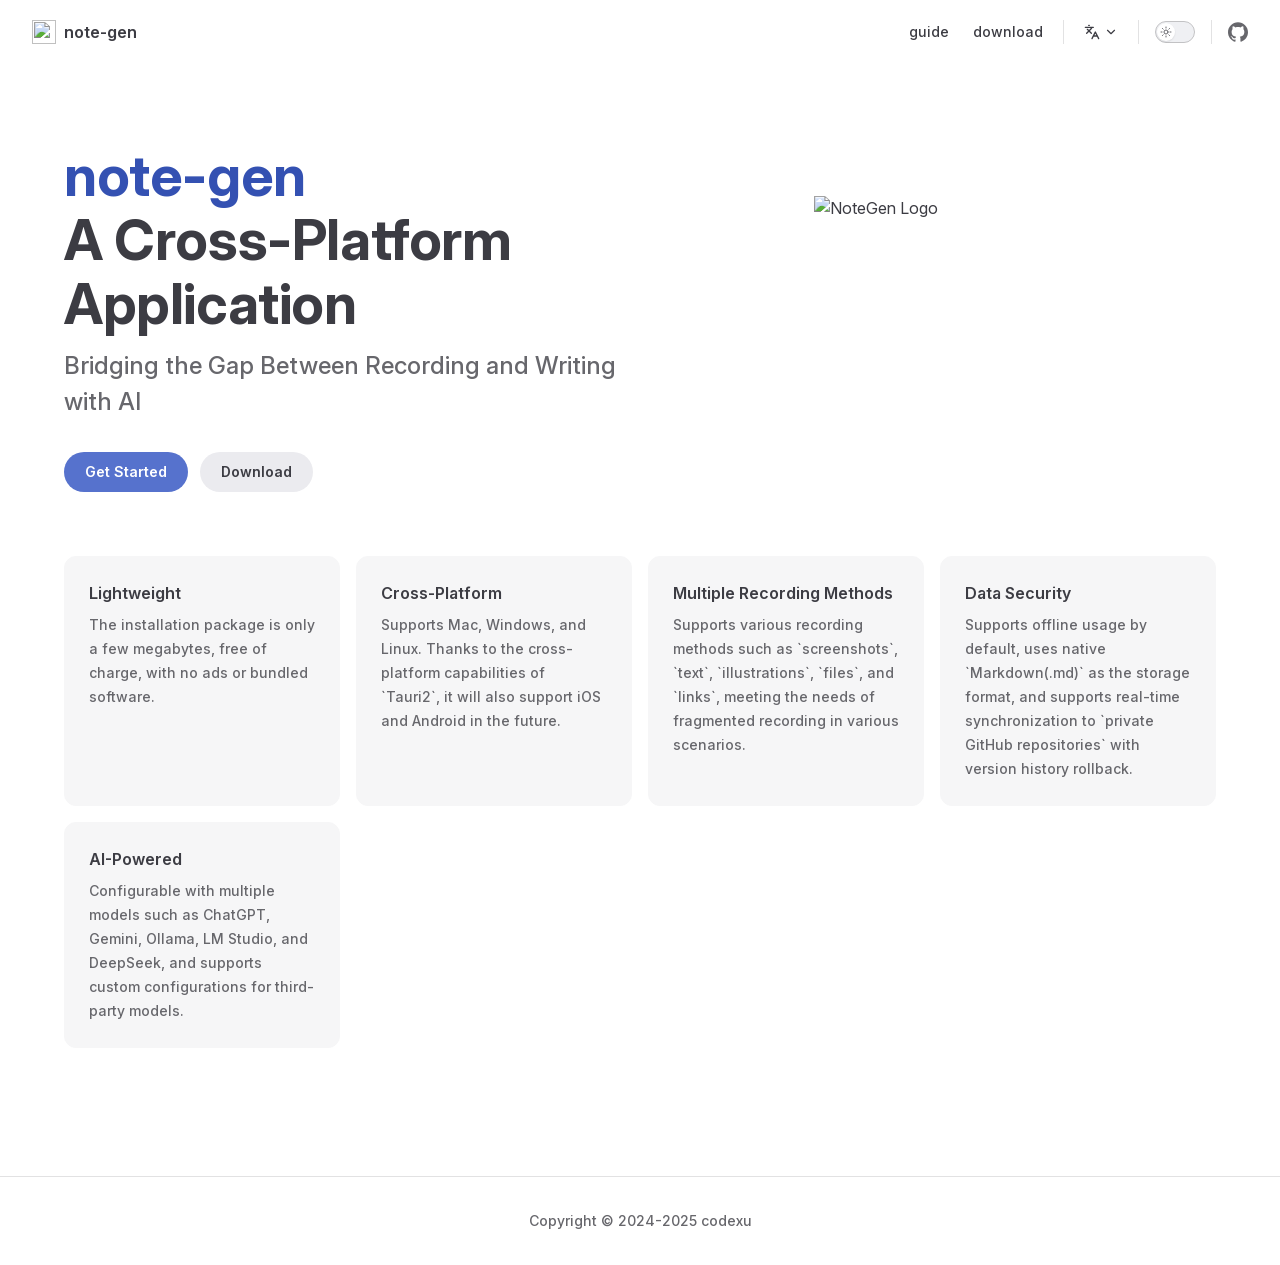
==== en/index.html @ 0871be98 "deploy: c2525bda34259995bef9a1328131d0e13b24b482" ====
<!DOCTYPE html>
<html lang="en" dir="ltr">
  <head>
    <meta charset="utf-8">
    <meta name="viewport" content="width=device-width,initial-scale=1">
    <title>note-gen</title>
    <meta name="description" content="A cross-platform application">
    <meta name="generator" content="VitePress v1.6.3">
    <link rel="preload stylesheet" href="/assets/style.Beabl5K2.css" as="style">
    <link rel="preload stylesheet" href="/vp-icons.css" as="style">
    
    <script type="module" src="/assets/app.KJUHJkjr.js"></script>
    <link rel="preload" href="/assets/inter-roman-latin.Di8DUHzh.woff2" as="font" type="font/woff2" crossorigin="">
    <link rel="modulepreload" href="/assets/chunks/theme.xEhG_A7l.js">
    <link rel="modulepreload" href="/assets/chunks/framework.Dh1jimFm.js">
    <link rel="modulepreload" href="/assets/en_index.md.CZv6iylt.lean.js">
    <script id="check-dark-mode">(()=>{const e=localStorage.getItem("vitepress-theme-appearance")||"auto",a=window.matchMedia("(prefers-color-scheme: dark)").matches;(!e||e==="auto"?a:e==="dark")&&document.documentElement.classList.add("dark")})();</script>
    <script id="check-mac-os">document.documentElement.classList.toggle("mac",/Mac|iPhone|iPod|iPad/i.test(navigator.platform));</script>
  </head>
  <body>
    <div id="app"><div class="Layout" data-v-dec93f32><!--[--><!--]--><!--[--><span tabindex="-1" data-v-a95a6866></span><a href="#VPContent" class="VPSkipLink visually-hidden" data-v-a95a6866>Skip to content</a><!--]--><!----><header class="VPNav" data-v-dec93f32 data-v-3f5fd45d><div class="VPNavBar" data-v-3f5fd45d data-v-875ccea3><div class="wrapper" data-v-875ccea3><div class="container" data-v-875ccea3><div class="title" data-v-875ccea3><div class="VPNavBarTitle" data-v-875ccea3 data-v-a2b051b3><a class="title" href="/en/" data-v-a2b051b3><!--[--><!--]--><!--[--><img class="VPImage logo" src="/assets/app-icon.png" width="24" height="24" alt data-v-d32d991e><!--]--><span data-v-a2b051b3>note-gen</span><!--[--><!--]--></a></div></div><div class="content" data-v-875ccea3><div class="content-body" data-v-875ccea3><!--[--><!--]--><div class="VPNavBarSearch search" data-v-875ccea3><!----></div><nav aria-labelledby="main-nav-aria-label" class="VPNavBarMenu menu" data-v-875ccea3 data-v-b890cead><span id="main-nav-aria-label" class="visually-hidden" data-v-b890cead> Main Navigation </span><!--[--><!--[--><a class="VPLink link VPNavBarMenuLink" href="/en/guide.html" tabindex="0" data-v-b890cead data-v-33884a4d><!--[--><span data-v-33884a4d>guide</span><!--]--></a><!--]--><!--[--><a class="VPLink link VPNavBarMenuLink" href="/en/download.html" tabindex="0" data-v-b890cead data-v-33884a4d><!--[--><span data-v-33884a4d>download</span><!--]--></a><!--]--><!--]--></nav><div class="VPFlyout VPNavBarTranslations translations" data-v-875ccea3 data-v-918bf358 data-v-a6b42218><button type="button" class="button" aria-haspopup="true" aria-expanded="false" aria-label="Change language" data-v-a6b42218><span class="text" data-v-a6b42218><span class="vpi-languages option-icon" data-v-a6b42218></span><!----><span class="vpi-chevron-down text-icon" data-v-a6b42218></span></span></button><div class="menu" data-v-a6b42218><div class="VPMenu" data-v-a6b42218 data-v-8ec78595><!----><!--[--><!--[--><div class="items" data-v-918bf358><p class="title" data-v-918bf358>English</p><!--[--><div class="VPMenuLink" data-v-918bf358 data-v-146e0698><a class="VPLink link" href="/zh/" data-v-146e0698><!--[--><span data-v-146e0698>中文</span><!--]--></a></div><div class="VPMenuLink" data-v-918bf358 data-v-146e0698><a class="VPLink link" href="/ja/" data-v-146e0698><!--[--><span data-v-146e0698>日本語</span><!--]--></a></div><!--]--></div><!--]--><!--]--></div></div></div><div class="VPNavBarAppearance appearance" data-v-875ccea3 data-v-ebb61c08><button class="VPSwitch VPSwitchAppearance" type="button" role="switch" title aria-checked="false" data-v-ebb61c08 data-v-225ffb24 data-v-7229c7b0><span class="check" data-v-7229c7b0><span class="icon" data-v-7229c7b0><!--[--><span class="vpi-sun sun" data-v-225ffb24></span><span class="vpi-moon moon" data-v-225ffb24></span><!--]--></span></span></button></div><div class="VPSocialLinks VPNavBarSocialLinks social-links" data-v-875ccea3 data-v-785225ac data-v-e88e17ef><!--[--><a class="VPSocialLink no-icon" href="https://github.com/hahaxiaowai/note-gen" aria-label="github" target="_blank" rel="noopener" data-v-e88e17ef data-v-08659a87><span class="vpi-social-github"></span></a><!--]--></div><div class="VPFlyout VPNavBarExtra extra" data-v-875ccea3 data-v-1696008e data-v-a6b42218><button type="button" class="button" aria-haspopup="true" aria-expanded="false" aria-label="extra navigation" data-v-a6b42218><span class="vpi-more-horizontal icon" data-v-a6b42218></span></button><div class="menu" data-v-a6b42218><div class="VPMenu" data-v-a6b42218 data-v-8ec78595><!----><!--[--><!--[--><div class="group translations" data-v-1696008e><p class="trans-title" data-v-1696008e>English</p><!--[--><div class="VPMenuLink" data-v-1696008e data-v-146e0698><a class="VPLink link" href="/zh/" data-v-146e0698><!--[--><span data-v-146e0698>中文</span><!--]--></a></div><div class="VPMenuLink" data-v-1696008e data-v-146e0698><a class="VPLink link" href="/ja/" data-v-146e0698><!--[--><span data-v-146e0698>日本語</span><!--]--></a></div><!--]--></div><div class="group" data-v-1696008e><div class="item appearance" data-v-1696008e><p class="label" data-v-1696008e>Appearance</p><div class="appearance-action" data-v-1696008e><button class="VPSwitch VPSwitchAppearance" type="button" role="switch" title aria-checked="false" data-v-1696008e data-v-225ffb24 data-v-7229c7b0><span class="check" data-v-7229c7b0><span class="icon" data-v-7229c7b0><!--[--><span class="vpi-sun sun" data-v-225ffb24></span><span class="vpi-moon moon" data-v-225ffb24></span><!--]--></span></span></button></div></div></div><div class="group" data-v-1696008e><div class="item social-links" data-v-1696008e><div class="VPSocialLinks social-links-list" data-v-1696008e data-v-e88e17ef><!--[--><a class="VPSocialLink no-icon" href="https://github.com/hahaxiaowai/note-gen" aria-label="github" target="_blank" rel="noopener" data-v-e88e17ef data-v-08659a87><span class="vpi-social-github"></span></a><!--]--></div></div></div><!--]--><!--]--></div></div></div><!--[--><!--]--><button type="button" class="VPNavBarHamburger hamburger" aria-label="mobile navigation" aria-expanded="false" aria-controls="VPNavScreen" data-v-875ccea3 data-v-c93a3e6d><span class="container" data-v-c93a3e6d><span class="top" data-v-c93a3e6d></span><span class="middle" data-v-c93a3e6d></span><span class="bottom" data-v-c93a3e6d></span></span></button></div></div></div></div><div class="divider" data-v-875ccea3><div class="divider-line" data-v-875ccea3></div></div></div><!----></header><!----><!----><div class="VPContent is-home" id="VPContent" data-v-dec93f32 data-v-92735d69><div class="VPHome" data-v-92735d69 data-v-bc2b2d69><!--[--><!--]--><div class="VPHero has-image VPHomeHero" data-v-bc2b2d69 data-v-304febfe><div class="container" data-v-304febfe><div class="main" data-v-304febfe><!--[--><!--]--><!--[--><h1 class="heading" data-v-304febfe><span class="name clip" data-v-304febfe>note-gen</span><span class="text" data-v-304febfe>A Cross-Platform Application</span></h1><p class="tagline" data-v-304febfe>Bridging the Gap Between Recording and Writing with AI</p><!--]--><!--[--><!--]--><div class="actions" data-v-304febfe><!--[--><div class="action" data-v-304febfe><a class="VPButton medium brand" href="/en/guide.html" data-v-304febfe data-v-21a966d2>Get Started</a></div><div class="action" data-v-304febfe><a class="VPButton medium alt" href="/en/download.html" data-v-304febfe data-v-21a966d2>Download</a></div><!--]--></div><!--[--><!--]--></div><div class="image" data-v-304febfe><div class="image-container" data-v-304febfe><div class="image-bg" data-v-304febfe></div><!--[--><!--[--><img class="VPImage image-src" src="/assets/app-icon.png" alt="NoteGen Logo" width="180" height="180" data-v-d32d991e><!--]--><!--]--></div></div></div></div><!--[--><!--]--><!--[--><!--]--><div class="VPFeatures VPHomeFeatures" data-v-bc2b2d69 data-v-38b95cd0><div class="container" data-v-38b95cd0><div class="items" data-v-38b95cd0><!--[--><div class="grid-4 item" data-v-38b95cd0><div class="VPLink no-icon VPFeature" data-v-38b95cd0 data-v-5bd85082><!--[--><article class="box" data-v-5bd85082><!----><h2 class="title" data-v-5bd85082>Lightweight</h2><p class="details" data-v-5bd85082>The installation package is only a few megabytes, free of charge, with no ads or bundled software.</p><!----></article><!--]--></div></div><div class="grid-4 item" data-v-38b95cd0><div class="VPLink no-icon VPFeature" data-v-38b95cd0 data-v-5bd85082><!--[--><article class="box" data-v-5bd85082><!----><h2 class="title" data-v-5bd85082>Cross-Platform</h2><p class="details" data-v-5bd85082>Supports Mac, Windows, and Linux. Thanks to the cross-platform capabilities of `Tauri2`, it will also support iOS and Android in the future.</p><!----></article><!--]--></div></div><div class="grid-4 item" data-v-38b95cd0><div class="VPLink no-icon VPFeature" data-v-38b95cd0 data-v-5bd85082><!--[--><article class="box" data-v-5bd85082><!----><h2 class="title" data-v-5bd85082>Multiple Recording Methods</h2><p class="details" data-v-5bd85082>Supports various recording methods such as `screenshots`, `text`, `illustrations`, `files`, and `links`, meeting the needs of fragmented recording in various scenarios.</p><!----></article><!--]--></div></div><div class="grid-4 item" data-v-38b95cd0><div class="VPLink no-icon VPFeature" data-v-38b95cd0 data-v-5bd85082><!--[--><article class="box" data-v-5bd85082><!----><h2 class="title" data-v-5bd85082>Data Security</h2><p class="details" data-v-5bd85082>Supports offline usage by default, uses native `Markdown(.md)` as the storage format, and supports real-time synchronization to `private GitHub repositories` with version history rollback.</p><!----></article><!--]--></div></div><div class="grid-4 item" data-v-38b95cd0><div class="VPLink no-icon VPFeature" data-v-38b95cd0 data-v-5bd85082><!--[--><article class="box" data-v-5bd85082><!----><h2 class="title" data-v-5bd85082>AI-Powered</h2><p class="details" data-v-5bd85082>Configurable with multiple models such as ChatGPT, Gemini, Ollama, LM Studio, and DeepSeek, and supports custom configurations for third-party models.</p><!----></article><!--]--></div></div><!--]--></div></div></div><!--[--><!--]--><div class="vp-doc container" style="" data-v-bc2b2d69 data-v-9bea352f><!--[--><div style="position:relative;" data-v-bc2b2d69><div></div></div><!--]--></div></div></div><footer class="VPFooter" data-v-dec93f32 data-v-0ef21789><div class="container" data-v-0ef21789><!----><p class="copyright" data-v-0ef21789>Copyright © 2024-2025 codexu</p></div></footer><!--[--><!--]--></div></div>
    <script>window.__VP_HASH_MAP__=JSON.parse("{\"docstodo.md\":\"CEJEFqEX\",\"en_download.md\":\"8dhgPIkW\",\"en_guide.md\":\"BiSTATOQ\",\"en_index.md\":\"CZv6iylt\",\"ja_download.md\":\"D9MkaUcw\",\"ja_guide.md\":\"QOUTjzkH\",\"ja_index.md\":\"ELVfP9kx\",\"zh_changelog.md\":\"CUDyI0_U\",\"zh_contributing.md\":\"4BZTRsaM\",\"zh_download.md\":\"CJgRBNjN\",\"zh_guide.md\":\"DF6ge0_5\",\"zh_index.md\":\"D7ZnSUK9\"}");window.__VP_SITE_DATA__=JSON.parse("{\"lang\":\"en-US\",\"dir\":\"ltr\",\"title\":\"note-gen\",\"description\":\"A cross-platform Markdown note-taking application dedicated to using AI to bridge recording and writing, organizing fragmented knowledge into a readable note.\",\"base\":\"/\",\"head\":[],\"router\":{\"prefetchLinks\":true},\"appearance\":true,\"themeConfig\":{\"i18nRouting\":true,\"logo\":{\"src\":\"/assets/app-icon.png\",\"width\":24,\"height\":24},\"socialLinks\":[{\"icon\":\"github\",\"link\":\"https://github.com/hahaxiaowai/note-gen\"}]},\"locales\":{\"root\":{\"label\":\"中文\",\"link\":\"/zh\",\"lang\":\"zh\",\"description\":\"一个跨平台笔记应用\",\"themeConfig\":{\"nav\":[{\"text\":\"指南\",\"link\":\"/zh/guide\"},{\"text\":\"下载\",\"link\":\"/zh/download\"}],\"sidebar\":[{\"text\":\"指南\",\"link\":\"/zh/guide\"},{\"text\":\"下载\",\"link\":\"/zh/download\"}],\"footer\":{\"copyright\":\"版权所有 © 2024-2025 codexu\"},\"docFooter\":{\"prev\":\"上一页\",\"next\":\"下一页\"},\"outline\":{\"label\":\"页面导航\"},\"lastUpdated\":{\"text\":\"最后更新于\",\"formatOptions\":{\"dateStyle\":\"short\",\"timeStyle\":\"medium\"}},\"langMenuLabel\":\"多语言\",\"returnToTopLabel\":\"回到顶部\",\"sidebarMenuLabel\":\"菜单\",\"darkModeSwitchLabel\":\"主题\",\"lightModeSwitchTitle\":\"切换到浅色模式\",\"darkModeSwitchTitle\":\"切换到深色模式\"}},\"en\":{\"label\":\"English\",\"lang\":\"en\",\"description\":\"A cross-platform application\",\"themeConfig\":{\"nav\":[{\"text\":\"guide\",\"link\":\"/en/guide\"},{\"text\":\"download\",\"link\":\"/en/download\"}],\"sidebar\":[{\"text\":\"guide\",\"link\":\"/en/guide\"},{\"text\":\"download\",\"link\":\"/en/download\"}],\"footer\":{\"copyright\":\"Copyright © 2024-2025 codexu\"}}},\"ja\":{\"label\":\"日本語\",\"lang\":\"ja\",\"description\":\"クロスプラットフォーム対応のノートアプリ\",\"themeConfig\":{\"nav\":[{\"text\":\"ガイド\",\"link\":\"/ja/guide\"},{\"text\":\"ダウンロード\",\"link\":\"/ja/download\"}],\"sidebar\":[{\"text\":\"ガイド\",\"link\":\"/ja/guide\"},{\"text\":\"ダウンロード\",\"link\":\"/ja/download\"}],\"footer\":{\"copyright\":\"著作権 © 2024-2025 codexu\"},\"docFooter\":{\"prev\":\"前のページ\",\"next\":\"次のページ\"},\"outline\":{\"label\":\"ページナビゲーション\"},\"lastUpdated\":{\"text\":\"最終更新日\",\"formatOptions\":{\"dateStyle\":\"short\",\"timeStyle\":\"medium\"}},\"langMenuLabel\":\"言語選択\",\"returnToTopLabel\":\"トップに戻る\",\"sidebarMenuLabel\":\"メニュー\",\"darkModeSwitchLabel\":\"テーマ\",\"lightModeSwitchTitle\":\"ライトモードに切り替え\",\"darkModeSwitchTitle\":\"ダークモードに切り替え\"}}},\"scrollOffset\":134,\"cleanUrls\":false}");</script>
    
  </body>
</html>
---- assets/style.Beabl5K2.css ----
@font-face{font-family:Inter;font-style:normal;font-weight:100 900;font-display:swap;src:url(/assets/inter-roman-cyrillic-ext.BBPuwvHQ.woff2) format("woff2");unicode-range:U+0460-052F,U+1C80-1C88,U+20B4,U+2DE0-2DFF,U+A640-A69F,U+FE2E-FE2F}@font-face{font-family:Inter;font-style:normal;font-weight:100 900;font-display:swap;src:url(/assets/inter-roman-cyrillic.C5lxZ8CY.woff2) format("woff2");unicode-range:U+0301,U+0400-045F,U+0490-0491,U+04B0-04B1,U+2116}@font-face{font-family:Inter;font-style:normal;font-weight:100 900;font-display:swap;src:url(/assets/inter-roman-greek-ext.CqjqNYQ-.woff2) format("woff2");unicode-range:U+1F00-1FFF}@font-face{font-family:Inter;font-style:normal;font-weight:100 900;font-display:swap;src:url(/assets/inter-roman-greek.BBVDIX6e.woff2) format("woff2");unicode-range:U+0370-0377,U+037A-037F,U+0384-038A,U+038C,U+038E-03A1,U+03A3-03FF}@font-face{font-family:Inter;font-style:normal;font-weight:100 900;font-display:swap;src:url(/assets/inter-roman-vietnamese.BjW4sHH5.woff2) format("woff2");unicode-range:U+0102-0103,U+0110-0111,U+0128-0129,U+0168-0169,U+01A0-01A1,U+01AF-01B0,U+0300-0301,U+0303-0304,U+0308-0309,U+0323,U+0329,U+1EA0-1EF9,U+20AB}@font-face{font-family:Inter;font-style:normal;font-weight:100 900;font-display:swap;src:url(/assets/inter-roman-latin-ext.4ZJIpNVo.woff2) format("woff2");unicode-range:U+0100-02AF,U+0304,U+0308,U+0329,U+1E00-1E9F,U+1EF2-1EFF,U+2020,U+20A0-20AB,U+20AD-20C0,U+2113,U+2C60-2C7F,U+A720-A7FF}@font-face{font-family:Inter;font-style:normal;font-weight:100 900;font-display:swap;src:url(/assets/inter-roman-latin.Di8DUHzh.woff2) format("woff2");unicode-range:U+0000-00FF,U+0131,U+0152-0153,U+02BB-02BC,U+02C6,U+02DA,U+02DC,U+0304,U+0308,U+0329,U+2000-206F,U+2074,U+20AC,U+2122,U+2191,U+2193,U+2212,U+2215,U+FEFF,U+FFFD}@font-face{font-family:Inter;font-style:italic;font-weight:100 900;font-display:swap;src:url(/assets/inter-italic-cyrillic-ext.r48I6akx.woff2) format("woff2");unicode-range:U+0460-052F,U+1C80-1C88,U+20B4,U+2DE0-2DFF,U+A640-A69F,U+FE2E-FE2F}@font-face{font-family:Inter;font-style:italic;font-weight:100 900;font-display:swap;src:url(/assets/inter-italic-cyrillic.By2_1cv3.woff2) format("woff2");unicode-range:U+0301,U+0400-045F,U+0490-0491,U+04B0-04B1,U+2116}@font-face{font-family:Inter;font-style:italic;font-weight:100 900;font-display:swap;src:url(/assets/inter-italic-greek-ext.1u6EdAuj.woff2) format("woff2");unicode-range:U+1F00-1FFF}@font-face{font-family:Inter;font-style:italic;font-weight:100 900;font-display:swap;src:url(/assets/inter-italic-greek.DJ8dCoTZ.woff2) format("woff2");unicode-range:U+0370-0377,U+037A-037F,U+0384-038A,U+038C,U+038E-03A1,U+03A3-03FF}@font-face{font-family:Inter;font-style:italic;font-weight:100 900;font-display:swap;src:url(/assets/inter-italic-vietnamese.BSbpV94h.woff2) format("woff2");unicode-range:U+0102-0103,U+0110-0111,U+0128-0129,U+0168-0169,U+01A0-01A1,U+01AF-01B0,U+0300-0301,U+0303-0304,U+0308-0309,U+0323,U+0329,U+1EA0-1EF9,U+20AB}@font-face{font-family:Inter;font-style:italic;font-weight:100 900;font-display:swap;src:url(/assets/inter-italic-latin-ext.CN1xVJS-.woff2) format("woff2");unicode-range:U+0100-02AF,U+0304,U+0308,U+0329,U+1E00-1E9F,U+1EF2-1EFF,U+2020,U+20A0-20AB,U+20AD-20C0,U+2113,U+2C60-2C7F,U+A720-A7FF}@font-face{font-family:Inter;font-style:italic;font-weight:100 900;font-display:swap;src:url(/assets/inter-italic-latin.C2AdPX0b.woff2) format("woff2");unicode-range:U+0000-00FF,U+0131,U+0152-0153,U+02BB-02BC,U+02C6,U+02DA,U+02DC,U+0304,U+0308,U+0329,U+2000-206F,U+2074,U+20AC,U+2122,U+2191,U+2193,U+2212,U+2215,U+FEFF,U+FFFD}@font-face{font-family:Punctuation SC;font-weight:400;src:local("PingFang SC Regular"),local("Noto Sans CJK SC"),local("Microsoft YaHei");unicode-range:U+201C,U+201D,U+2018,U+2019,U+2E3A,U+2014,U+2013,U+2026,U+00B7,U+007E,U+002F}@font-face{font-family:Punctuation SC;font-weight:500;src:local("PingFang SC Medium"),local("Noto Sans CJK SC"),local("Microsoft YaHei");unicode-range:U+201C,U+201D,U+2018,U+2019,U+2E3A,U+2014,U+2013,U+2026,U+00B7,U+007E,U+002F}@font-face{font-family:Punctuation SC;font-weight:600;src:local("PingFang SC Semibold"),local("Noto Sans CJK SC Bold"),local("Microsoft YaHei Bold");unicode-range:U+201C,U+201D,U+2018,U+2019,U+2E3A,U+2014,U+2013,U+2026,U+00B7,U+007E,U+002F}@font-face{font-family:Punctuation SC;font-weight:700;src:local("PingFang SC Semibold"),local("Noto Sans CJK SC Bold"),local("Microsoft YaHei Bold");unicode-range:U+201C,U+201D,U+2018,U+2019,U+2E3A,U+2014,U+2013,U+2026,U+00B7,U+007E,U+002F}:root{--vp-c-white: #ffffff;--vp-c-black: #000000;--vp-c-neutral: var(--vp-c-black);--vp-c-neutral-inverse: var(--vp-c-white)}.dark{--vp-c-neutral: var(--vp-c-white);--vp-c-neutral-inverse: var(--vp-c-black)}:root{--vp-c-gray-1: #dddde3;--vp-c-gray-2: #e4e4e9;--vp-c-gray-3: #ebebef;--vp-c-gray-soft: rgba(142, 150, 170, .14);--vp-c-indigo-1: #3451b2;--vp-c-indigo-2: #3a5ccc;--vp-c-indigo-3: #5672cd;--vp-c-indigo-soft: rgba(100, 108, 255, .14);--vp-c-purple-1: #6f42c1;--vp-c-purple-2: #7e4cc9;--vp-c-purple-3: #8e5cd9;--vp-c-purple-soft: rgba(159, 122, 234, .14);--vp-c-green-1: #18794e;--vp-c-green-2: #299764;--vp-c-green-3: #30a46c;--vp-c-green-soft: rgba(16, 185, 129, .14);--vp-c-yellow-1: #915930;--vp-c-yellow-2: #946300;--vp-c-yellow-3: #9f6a00;--vp-c-yellow-soft: rgba(234, 179, 8, .14);--vp-c-red-1: #b8272c;--vp-c-red-2: #d5393e;--vp-c-red-3: #e0575b;--vp-c-red-soft: rgba(244, 63, 94, .14);--vp-c-sponsor: #db2777}.dark{--vp-c-gray-1: #515c67;--vp-c-gray-2: #414853;--vp-c-gray-3: #32363f;--vp-c-gray-soft: rgba(101, 117, 133, .16);--vp-c-indigo-1: #a8b1ff;--vp-c-indigo-2: #5c73e7;--vp-c-indigo-3: #3e63dd;--vp-c-indigo-soft: rgba(100, 108, 255, .16);--vp-c-purple-1: #c8abfa;--vp-c-purple-2: #a879e6;--vp-c-purple-3: #8e5cd9;--vp-c-purple-soft: rgba(159, 122, 234, .16);--vp-c-green-1: #3dd68c;--vp-c-green-2: #30a46c;--vp-c-green-3: #298459;--vp-c-green-soft: rgba(16, 185, 129, .16);--vp-c-yellow-1: #f9b44e;--vp-c-yellow-2: #da8b17;--vp-c-yellow-3: #a46a0a;--vp-c-yellow-soft: rgba(234, 179, 8, .16);--vp-c-red-1: #f66f81;--vp-c-red-2: #f14158;--vp-c-red-3: #b62a3c;--vp-c-red-soft: rgba(244, 63, 94, .16)}:root{--vp-c-bg: #ffffff;--vp-c-bg-alt: #f6f6f7;--vp-c-bg-elv: #ffffff;--vp-c-bg-soft: #f6f6f7}.dark{--vp-c-bg: #1b1b1f;--vp-c-bg-alt: #161618;--vp-c-bg-elv: #202127;--vp-c-bg-soft: #202127}:root{--vp-c-border: #c2c2c4;--vp-c-divider: #e2e2e3;--vp-c-gutter: #e2e2e3}.dark{--vp-c-border: #3c3f44;--vp-c-divider: #2e2e32;--vp-c-gutter: #000000}:root{--vp-c-text-1: #3c3c43;--vp-c-text-2: #67676c;--vp-c-text-3: #929295}.dark{--vp-c-text-1: #dfdfd6;--vp-c-text-2: #98989f;--vp-c-text-3: #6a6a71}:root{--vp-c-default-1: var(--vp-c-gray-1);--vp-c-default-2: var(--vp-c-gray-2);--vp-c-default-3: var(--vp-c-gray-3);--vp-c-default-soft: var(--vp-c-gray-soft);--vp-c-brand-1: var(--vp-c-indigo-1);--vp-c-brand-2: var(--vp-c-indigo-2);--vp-c-brand-3: var(--vp-c-indigo-3);--vp-c-brand-soft: var(--vp-c-indigo-soft);--vp-c-brand: var(--vp-c-brand-1);--vp-c-tip-1: var(--vp-c-brand-1);--vp-c-tip-2: var(--vp-c-brand-2);--vp-c-tip-3: var(--vp-c-brand-3);--vp-c-tip-soft: var(--vp-c-brand-soft);--vp-c-note-1: var(--vp-c-brand-1);--vp-c-note-2: var(--vp-c-brand-2);--vp-c-note-3: var(--vp-c-brand-3);--vp-c-note-soft: var(--vp-c-brand-soft);--vp-c-success-1: var(--vp-c-green-1);--vp-c-success-2: var(--vp-c-green-2);--vp-c-success-3: var(--vp-c-green-3);--vp-c-success-soft: var(--vp-c-green-soft);--vp-c-important-1: var(--vp-c-purple-1);--vp-c-important-2: var(--vp-c-purple-2);--vp-c-important-3: var(--vp-c-purple-3);--vp-c-important-soft: var(--vp-c-purple-soft);--vp-c-warning-1: var(--vp-c-yellow-1);--vp-c-warning-2: var(--vp-c-yellow-2);--vp-c-warning-3: var(--vp-c-yellow-3);--vp-c-warning-soft: var(--vp-c-yellow-soft);--vp-c-danger-1: var(--vp-c-red-1);--vp-c-danger-2: var(--vp-c-red-2);--vp-c-danger-3: var(--vp-c-red-3);--vp-c-danger-soft: var(--vp-c-red-soft);--vp-c-caution-1: var(--vp-c-red-1);--vp-c-caution-2: var(--vp-c-red-2);--vp-c-caution-3: var(--vp-c-red-3);--vp-c-caution-soft: var(--vp-c-red-soft)}:root{--vp-font-family-base: "Inter", ui-sans-serif, system-ui, sans-serif, "Apple Color Emoji", "Segoe UI Emoji", "Segoe UI Symbol", "Noto Color Emoji";--vp-font-family-mono: ui-monospace, "Menlo", "Monaco", "Consolas", "Liberation Mono", "Courier New", monospace;font-optical-sizing:auto}:root:where(:lang(zh)){--vp-font-family-base: "Punctuation SC", "Inter", ui-sans-serif, system-ui, sans-serif, "Apple Color Emoji", "Segoe UI Emoji", "Segoe UI Symbol", "Noto Color Emoji"}:root{--vp-shadow-1: 0 1px 2px rgba(0, 0, 0, .04), 0 1px 2px rgba(0, 0, 0, .06);--vp-shadow-2: 0 3px 12px rgba(0, 0, 0, .07), 0 1px 4px rgba(0, 0, 0, .07);--vp-shadow-3: 0 12px 32px rgba(0, 0, 0, .1), 0 2px 6px rgba(0, 0, 0, .08);--vp-shadow-4: 0 14px 44px rgba(0, 0, 0, .12), 0 3px 9px rgba(0, 0, 0, .12);--vp-shadow-5: 0 18px 56px rgba(0, 0, 0, .16), 0 4px 12px rgba(0, 0, 0, .16)}:root{--vp-z-index-footer: 10;--vp-z-index-local-nav: 20;--vp-z-index-nav: 30;--vp-z-index-layout-top: 40;--vp-z-index-backdrop: 50;--vp-z-index-sidebar: 60}@media (min-width: 960px){:root{--vp-z-index-sidebar: 25}}:root{--vp-layout-max-width: 1440px}:root{--vp-header-anchor-symbol: "#"}:root{--vp-code-line-height: 1.7;--vp-code-font-size: .875em;--vp-code-color: var(--vp-c-brand-1);--vp-code-link-color: var(--vp-c-brand-1);--vp-code-link-hover-color: var(--vp-c-brand-2);--vp-code-bg: var(--vp-c-default-soft);--vp-code-block-color: var(--vp-c-text-2);--vp-code-block-bg: var(--vp-c-bg-alt);--vp-code-block-divider-color: var(--vp-c-gutter);--vp-code-lang-color: var(--vp-c-text-3);--vp-code-line-highlight-color: var(--vp-c-default-soft);--vp-code-line-number-color: var(--vp-c-text-3);--vp-code-line-diff-add-color: var(--vp-c-success-soft);--vp-code-line-diff-add-symbol-color: var(--vp-c-success-1);--vp-code-line-diff-remove-color: var(--vp-c-danger-soft);--vp-code-line-diff-remove-symbol-color: var(--vp-c-danger-1);--vp-code-line-warning-color: var(--vp-c-warning-soft);--vp-code-line-error-color: var(--vp-c-danger-soft);--vp-code-copy-code-border-color: var(--vp-c-divider);--vp-code-copy-code-bg: var(--vp-c-bg-soft);--vp-code-copy-code-hover-border-color: var(--vp-c-divider);--vp-code-copy-code-hover-bg: var(--vp-c-bg);--vp-code-copy-code-active-text: var(--vp-c-text-2);--vp-code-copy-copied-text-content: "Copied";--vp-code-tab-divider: var(--vp-code-block-divider-color);--vp-code-tab-text-color: var(--vp-c-text-2);--vp-code-tab-bg: var(--vp-code-block-bg);--vp-code-tab-hover-text-color: var(--vp-c-text-1);--vp-code-tab-active-text-color: var(--vp-c-text-1);--vp-code-tab-active-bar-color: var(--vp-c-brand-1)}:lang(es),:lang(pt){--vp-code-copy-copied-text-content: "Copiado"}:lang(fa){--vp-code-copy-copied-text-content: "کپی شد"}:lang(ko){--vp-code-copy-copied-text-content: "복사됨"}:lang(ru){--vp-code-copy-copied-text-content: "Скопировано"}:lang(zh){--vp-code-copy-copied-text-content: "已复制"}:root{--vp-button-brand-border: transparent;--vp-button-brand-text: var(--vp-c-white);--vp-button-brand-bg: var(--vp-c-brand-3);--vp-button-brand-hover-border: transparent;--vp-button-brand-hover-text: var(--vp-c-white);--vp-button-brand-hover-bg: var(--vp-c-brand-2);--vp-button-brand-active-border: transparent;--vp-button-brand-active-text: var(--vp-c-white);--vp-button-brand-active-bg: var(--vp-c-brand-1);--vp-button-alt-border: transparent;--vp-button-alt-text: var(--vp-c-text-1);--vp-button-alt-bg: var(--vp-c-default-3);--vp-button-alt-hover-border: transparent;--vp-button-alt-hover-text: var(--vp-c-text-1);--vp-button-alt-hover-bg: var(--vp-c-default-2);--vp-button-alt-active-border: transparent;--vp-button-alt-active-text: var(--vp-c-text-1);--vp-button-alt-active-bg: var(--vp-c-default-1);--vp-button-sponsor-border: var(--vp-c-text-2);--vp-button-sponsor-text: var(--vp-c-text-2);--vp-button-sponsor-bg: transparent;--vp-button-sponsor-hover-border: var(--vp-c-sponsor);--vp-button-sponsor-hover-text: var(--vp-c-sponsor);--vp-button-sponsor-hover-bg: transparent;--vp-button-sponsor-active-border: var(--vp-c-sponsor);--vp-button-sponsor-active-text: var(--vp-c-sponsor);--vp-button-sponsor-active-bg: transparent}:root{--vp-custom-block-font-size: 14px;--vp-custom-block-code-font-size: 13px;--vp-custom-block-info-border: transparent;--vp-custom-block-info-text: var(--vp-c-text-1);--vp-custom-block-info-bg: var(--vp-c-default-soft);--vp-custom-block-info-code-bg: var(--vp-c-default-soft);--vp-custom-block-note-border: transparent;--vp-custom-block-note-text: var(--vp-c-text-1);--vp-custom-block-note-bg: var(--vp-c-default-soft);--vp-custom-block-note-code-bg: var(--vp-c-default-soft);--vp-custom-block-tip-border: transparent;--vp-custom-block-tip-text: var(--vp-c-text-1);--vp-custom-block-tip-bg: var(--vp-c-tip-soft);--vp-custom-block-tip-code-bg: var(--vp-c-tip-soft);--vp-custom-block-important-border: transparent;--vp-custom-block-important-text: var(--vp-c-text-1);--vp-custom-block-important-bg: var(--vp-c-important-soft);--vp-custom-block-important-code-bg: var(--vp-c-important-soft);--vp-custom-block-warning-border: transparent;--vp-custom-block-warning-text: var(--vp-c-text-1);--vp-custom-block-warning-bg: var(--vp-c-warning-soft);--vp-custom-block-warning-code-bg: var(--vp-c-warning-soft);--vp-custom-block-danger-border: transparent;--vp-custom-block-danger-text: var(--vp-c-text-1);--vp-custom-block-danger-bg: var(--vp-c-danger-soft);--vp-custom-block-danger-code-bg: var(--vp-c-danger-soft);--vp-custom-block-caution-border: transparent;--vp-custom-block-caution-text: var(--vp-c-text-1);--vp-custom-block-caution-bg: var(--vp-c-caution-soft);--vp-custom-block-caution-code-bg: var(--vp-c-caution-soft);--vp-custom-block-details-border: var(--vp-custom-block-info-border);--vp-custom-block-details-text: var(--vp-custom-block-info-text);--vp-custom-block-details-bg: var(--vp-custom-block-info-bg);--vp-custom-block-details-code-bg: var(--vp-custom-block-info-code-bg)}:root{--vp-input-border-color: var(--vp-c-border);--vp-input-bg-color: var(--vp-c-bg-alt);--vp-input-switch-bg-color: var(--vp-c-default-soft)}:root{--vp-nav-height: 64px;--vp-nav-bg-color: var(--vp-c-bg);--vp-nav-screen-bg-color: var(--vp-c-bg);--vp-nav-logo-height: 24px}.hide-nav{--vp-nav-height: 0px}.hide-nav .VPSidebar{--vp-nav-height: 22px}:root{--vp-local-nav-bg-color: var(--vp-c-bg)}:root{--vp-sidebar-width: 272px;--vp-sidebar-bg-color: var(--vp-c-bg-alt)}:root{--vp-backdrop-bg-color: rgba(0, 0, 0, .6)}:root{--vp-home-hero-name-color: var(--vp-c-brand-1);--vp-home-hero-name-background: transparent;--vp-home-hero-image-background-image: none;--vp-home-hero-image-filter: none}:root{--vp-badge-info-border: transparent;--vp-badge-info-text: var(--vp-c-text-2);--vp-badge-info-bg: var(--vp-c-default-soft);--vp-badge-tip-border: transparent;--vp-badge-tip-text: var(--vp-c-tip-1);--vp-badge-tip-bg: var(--vp-c-tip-soft);--vp-badge-warning-border: transparent;--vp-badge-warning-text: var(--vp-c-warning-1);--vp-badge-warning-bg: var(--vp-c-warning-soft);--vp-badge-danger-border: transparent;--vp-badge-danger-text: var(--vp-c-danger-1);--vp-badge-danger-bg: var(--vp-c-danger-soft)}:root{--vp-carbon-ads-text-color: var(--vp-c-text-1);--vp-carbon-ads-poweredby-color: var(--vp-c-text-2);--vp-carbon-ads-bg-color: var(--vp-c-bg-soft);--vp-carbon-ads-hover-text-color: var(--vp-c-brand-1);--vp-carbon-ads-hover-poweredby-color: var(--vp-c-text-1)}:root{--vp-local-search-bg: var(--vp-c-bg);--vp-local-search-result-bg: var(--vp-c-bg);--vp-local-search-result-border: var(--vp-c-divider);--vp-local-search-result-selected-bg: var(--vp-c-bg);--vp-local-search-result-selected-border: var(--vp-c-brand-1);--vp-local-search-highlight-bg: var(--vp-c-brand-1);--vp-local-search-highlight-text: var(--vp-c-neutral-inverse)}@media (prefers-reduced-motion: reduce){*,:before,:after{animation-delay:-1ms!important;animation-duration:1ms!important;animation-iteration-count:1!important;background-attachment:initial!important;scroll-behavior:auto!important;transition-duration:0s!important;transition-delay:0s!important}}*,:before,:after{box-sizing:border-box}html{line-height:1.4;font-size:16px;-webkit-text-size-adjust:100%}html.dark{color-scheme:dark}body{margin:0;width:100%;min-width:320px;min-height:100vh;line-height:24px;font-family:var(--vp-font-family-base);font-size:16px;font-weight:400;color:var(--vp-c-text-1);background-color:var(--vp-c-bg);font-synthesis:style;text-rendering:optimizeLegibility;-webkit-font-smoothing:antialiased;-moz-osx-font-smoothing:grayscale}main{display:block}h1,h2,h3,h4,h5,h6{margin:0;line-height:24px;font-size:16px;font-weight:400}p{margin:0}strong,b{font-weight:600}a,area,button,[role=button],input,label,select,summary,textarea{touch-action:manipulation}a{color:inherit;text-decoration:inherit}ol,ul{list-style:none;margin:0;padding:0}blockquote{margin:0}pre,code,kbd,samp{font-family:var(--vp-font-family-mono)}img,svg,video,canvas,audio,iframe,embed,object{display:block}figure{margin:0}img,video{max-width:100%;height:auto}button,input,optgroup,select,textarea{border:0;padding:0;line-height:inherit;color:inherit}button{padding:0;font-family:inherit;background-color:transparent;background-image:none}button:enabled,[role=button]:enabled{cursor:pointer}button:focus,button:focus-visible{outline:1px dotted;outline:4px auto -webkit-focus-ring-color}button:focus:not(:focus-visible){outline:none!important}input:focus,textarea:focus,select:focus{outline:none}table{border-collapse:collapse}input{background-color:transparent}input:-ms-input-placeholder,textarea:-ms-input-placeholder{color:var(--vp-c-text-3)}input::-ms-input-placeholder,textarea::-ms-input-placeholder{color:var(--vp-c-text-3)}input::placeholder,textarea::placeholder{color:var(--vp-c-text-3)}input::-webkit-outer-spin-button,input::-webkit-inner-spin-button{-webkit-appearance:none;margin:0}input[type=number]{-moz-appearance:textfield}textarea{resize:vertical}select{-webkit-appearance:none}fieldset{margin:0;padding:0}h1,h2,h3,h4,h5,h6,li,p{overflow-wrap:break-word}vite-error-overlay{z-index:9999}mjx-container{overflow-x:auto}mjx-container>svg{display:inline-block;margin:auto}[class^=vpi-],[class*=" vpi-"],.vp-icon{width:1em;height:1em}[class^=vpi-].bg,[class*=" vpi-"].bg,.vp-icon.bg{background-size:100% 100%;background-color:transparent}[class^=vpi-]:not(.bg),[class*=" vpi-"]:not(.bg),.vp-icon:not(.bg){-webkit-mask:var(--icon) no-repeat;mask:var(--icon) no-repeat;-webkit-mask-size:100% 100%;mask-size:100% 100%;background-color:currentColor;color:inherit}.vpi-align-left{--icon: url("data:image/svg+xml,%3Csvg xmlns='http://www.w3.org/2000/svg' fill='none' stroke='currentColor' stroke-linecap='round' stroke-linejoin='round' stroke-width='2' viewBox='0 0 24 24'%3E%3Cpath d='M21 6H3M15 12H3M17 18H3'/%3E%3C/svg%3E")}.vpi-arrow-right,.vpi-arrow-down,.vpi-arrow-left,.vpi-arrow-up{--icon: url("data:image/svg+xml,%3Csvg xmlns='http://www.w3.org/2000/svg' fill='none' stroke='currentColor' stroke-linecap='round' stroke-linejoin='round' stroke-width='2' viewBox='0 0 24 24'%3E%3Cpath d='M5 12h14M12 5l7 7-7 7'/%3E%3C/svg%3E")}.vpi-chevron-right,.vpi-chevron-down,.vpi-chevron-left,.vpi-chevron-up{--icon: url("data:image/svg+xml,%3Csvg xmlns='http://www.w3.org/2000/svg' fill='none' stroke='currentColor' stroke-linecap='round' stroke-linejoin='round' stroke-width='2' viewBox='0 0 24 24'%3E%3Cpath d='m9 18 6-6-6-6'/%3E%3C/svg%3E")}.vpi-chevron-down,.vpi-arrow-down{transform:rotate(90deg)}.vpi-chevron-left,.vpi-arrow-left{transform:rotate(180deg)}.vpi-chevron-up,.vpi-arrow-up{transform:rotate(-90deg)}.vpi-square-pen{--icon: url("data:image/svg+xml,%3Csvg xmlns='http://www.w3.org/2000/svg' fill='none' stroke='currentColor' stroke-linecap='round' stroke-linejoin='round' stroke-width='2' viewBox='0 0 24 24'%3E%3Cpath d='M12 3H5a2 2 0 0 0-2 2v14a2 2 0 0 0 2 2h14a2 2 0 0 0 2-2v-7'/%3E%3Cpath d='M18.375 2.625a2.121 2.121 0 1 1 3 3L12 15l-4 1 1-4Z'/%3E%3C/svg%3E")}.vpi-plus{--icon: url("data:image/svg+xml,%3Csvg xmlns='http://www.w3.org/2000/svg' fill='none' stroke='currentColor' stroke-linecap='round' stroke-linejoin='round' stroke-width='2' viewBox='0 0 24 24'%3E%3Cpath d='M5 12h14M12 5v14'/%3E%3C/svg%3E")}.vpi-sun{--icon: url("data:image/svg+xml,%3Csvg xmlns='http://www.w3.org/2000/svg' fill='none' stroke='currentColor' stroke-linecap='round' stroke-linejoin='round' stroke-width='2' viewBox='0 0 24 24'%3E%3Ccircle cx='12' cy='12' r='4'/%3E%3Cpath d='M12 2v2M12 20v2M4.93 4.93l1.41 1.41M17.66 17.66l1.41 1.41M2 12h2M20 12h2M6.34 17.66l-1.41 1.41M19.07 4.93l-1.41 1.41'/%3E%3C/svg%3E")}.vpi-moon{--icon: url("data:image/svg+xml,%3Csvg xmlns='http://www.w3.org/2000/svg' fill='none' stroke='currentColor' stroke-linecap='round' stroke-linejoin='round' stroke-width='2' viewBox='0 0 24 24'%3E%3Cpath d='M12 3a6 6 0 0 0 9 9 9 9 0 1 1-9-9Z'/%3E%3C/svg%3E")}.vpi-more-horizontal{--icon: url("data:image/svg+xml,%3Csvg xmlns='http://www.w3.org/2000/svg' fill='none' stroke='currentColor' stroke-linecap='round' stroke-linejoin='round' stroke-width='2' viewBox='0 0 24 24'%3E%3Ccircle cx='12' cy='12' r='1'/%3E%3Ccircle cx='19' cy='12' r='1'/%3E%3Ccircle cx='5' cy='12' r='1'/%3E%3C/svg%3E")}.vpi-languages{--icon: url("data:image/svg+xml,%3Csvg xmlns='http://www.w3.org/2000/svg' fill='none' stroke='currentColor' stroke-linecap='round' stroke-linejoin='round' stroke-width='2' viewBox='0 0 24 24'%3E%3Cpath d='m5 8 6 6M4 14l6-6 2-3M2 5h12M7 2h1M22 22l-5-10-5 10M14 18h6'/%3E%3C/svg%3E")}.vpi-heart{--icon: url("data:image/svg+xml,%3Csvg xmlns='http://www.w3.org/2000/svg' fill='none' stroke='currentColor' stroke-linecap='round' stroke-linejoin='round' stroke-width='2' viewBox='0 0 24 24'%3E%3Cpath d='M19 14c1.49-1.46 3-3.21 3-5.5A5.5 5.5 0 0 0 16.5 3c-1.76 0-3 .5-4.5 2-1.5-1.5-2.74-2-4.5-2A5.5 5.5 0 0 0 2 8.5c0 2.3 1.5 4.05 3 5.5l7 7Z'/%3E%3C/svg%3E")}.vpi-search{--icon: url("data:image/svg+xml,%3Csvg xmlns='http://www.w3.org/2000/svg' fill='none' stroke='currentColor' stroke-linecap='round' stroke-linejoin='round' stroke-width='2' viewBox='0 0 24 24'%3E%3Ccircle cx='11' cy='11' r='8'/%3E%3Cpath d='m21 21-4.3-4.3'/%3E%3C/svg%3E")}.vpi-layout-list{--icon: url("data:image/svg+xml,%3Csvg xmlns='http://www.w3.org/2000/svg' fill='none' stroke='currentColor' stroke-linecap='round' stroke-linejoin='round' stroke-width='2' viewBox='0 0 24 24'%3E%3Crect width='7' height='7' x='3' y='3' rx='1'/%3E%3Crect width='7' height='7' x='3' y='14' rx='1'/%3E%3Cpath d='M14 4h7M14 9h7M14 15h7M14 20h7'/%3E%3C/svg%3E")}.vpi-delete{--icon: url("data:image/svg+xml,%3Csvg xmlns='http://www.w3.org/2000/svg' fill='none' stroke='currentColor' stroke-linecap='round' stroke-linejoin='round' stroke-width='2' viewBox='0 0 24 24'%3E%3Cpath d='M20 5H9l-7 7 7 7h11a2 2 0 0 0 2-2V7a2 2 0 0 0-2-2ZM18 9l-6 6M12 9l6 6'/%3E%3C/svg%3E")}.vpi-corner-down-left{--icon: url("data:image/svg+xml,%3Csvg xmlns='http://www.w3.org/2000/svg' fill='none' stroke='currentColor' stroke-linecap='round' stroke-linejoin='round' stroke-width='2' viewBox='0 0 24 24'%3E%3Cpath d='m9 10-5 5 5 5'/%3E%3Cpath d='M20 4v7a4 4 0 0 1-4 4H4'/%3E%3C/svg%3E")}:root{--vp-icon-copy: url("data:image/svg+xml,%3Csvg xmlns='http://www.w3.org/2000/svg' fill='none' stroke='rgba(128,128,128,1)' stroke-linecap='round' stroke-linejoin='round' stroke-width='2' viewBox='0 0 24 24'%3E%3Crect width='8' height='4' x='8' y='2' rx='1' ry='1'/%3E%3Cpath d='M16 4h2a2 2 0 0 1 2 2v14a2 2 0 0 1-2 2H6a2 2 0 0 1-2-2V6a2 2 0 0 1 2-2h2'/%3E%3C/svg%3E");--vp-icon-copied: url("data:image/svg+xml,%3Csvg xmlns='http://www.w3.org/2000/svg' fill='none' stroke='rgba(128,128,128,1)' stroke-linecap='round' stroke-linejoin='round' stroke-width='2' viewBox='0 0 24 24'%3E%3Crect width='8' height='4' x='8' y='2' rx='1' ry='1'/%3E%3Cpath d='M16 4h2a2 2 0 0 1 2 2v14a2 2 0 0 1-2 2H6a2 2 0 0 1-2-2V6a2 2 0 0 1 2-2h2'/%3E%3Cpath d='m9 14 2 2 4-4'/%3E%3C/svg%3E")}.visually-hidden{position:absolute;width:1px;height:1px;white-space:nowrap;clip:rect(0 0 0 0);clip-path:inset(50%);overflow:hidden}.custom-block{border:1px solid transparent;border-radius:8px;padding:16px 16px 8px;line-height:24px;font-size:var(--vp-custom-block-font-size);color:var(--vp-c-text-2)}.custom-block.info{border-color:var(--vp-custom-block-info-border);color:var(--vp-custom-block-info-text);background-color:var(--vp-custom-block-info-bg)}.custom-block.info a,.custom-block.info code{color:var(--vp-c-brand-1)}.custom-block.info a:hover,.custom-block.info a:hover>code{color:var(--vp-c-brand-2)}.custom-block.info code{background-color:var(--vp-custom-block-info-code-bg)}.custom-block.note{border-color:var(--vp-custom-block-note-border);color:var(--vp-custom-block-note-text);background-color:var(--vp-custom-block-note-bg)}.custom-block.note a,.custom-block.note code{color:var(--vp-c-brand-1)}.custom-block.note a:hover,.custom-block.note a:hover>code{color:var(--vp-c-brand-2)}.custom-block.note code{background-color:var(--vp-custom-block-note-code-bg)}.custom-block.tip{border-color:var(--vp-custom-block-tip-border);color:var(--vp-custom-block-tip-text);background-color:var(--vp-custom-block-tip-bg)}.custom-block.tip a,.custom-block.tip code{color:var(--vp-c-tip-1)}.custom-block.tip a:hover,.custom-block.tip a:hover>code{color:var(--vp-c-tip-2)}.custom-block.tip code{background-color:var(--vp-custom-block-tip-code-bg)}.custom-block.important{border-color:var(--vp-custom-block-important-border);color:var(--vp-custom-block-important-text);background-color:var(--vp-custom-block-important-bg)}.custom-block.important a,.custom-block.important code{color:var(--vp-c-important-1)}.custom-block.important a:hover,.custom-block.important a:hover>code{color:var(--vp-c-important-2)}.custom-block.important code{background-color:var(--vp-custom-block-important-code-bg)}.custom-block.warning{border-color:var(--vp-custom-block-warning-border);color:var(--vp-custom-block-warning-text);background-color:var(--vp-custom-block-warning-bg)}.custom-block.warning a,.custom-block.warning code{color:var(--vp-c-warning-1)}.custom-block.warning a:hover,.custom-block.warning a:hover>code{color:var(--vp-c-warning-2)}.custom-block.warning code{background-color:var(--vp-custom-block-warning-code-bg)}.custom-block.danger{border-color:var(--vp-custom-block-danger-border);color:var(--vp-custom-block-danger-text);background-color:var(--vp-custom-block-danger-bg)}.custom-block.danger a,.custom-block.danger code{color:var(--vp-c-danger-1)}.custom-block.danger a:hover,.custom-block.danger a:hover>code{color:var(--vp-c-danger-2)}.custom-block.danger code{background-color:var(--vp-custom-block-danger-code-bg)}.custom-block.caution{border-color:var(--vp-custom-block-caution-border);color:var(--vp-custom-block-caution-text);background-color:var(--vp-custom-block-caution-bg)}.custom-block.caution a,.custom-block.caution code{color:var(--vp-c-caution-1)}.custom-block.caution a:hover,.custom-block.caution a:hover>code{color:var(--vp-c-caution-2)}.custom-block.caution code{background-color:var(--vp-custom-block-caution-code-bg)}.custom-block.details{border-color:var(--vp-custom-block-details-border);color:var(--vp-custom-block-details-text);background-color:var(--vp-custom-block-details-bg)}.custom-block.details a{color:var(--vp-c-brand-1)}.custom-block.details a:hover,.custom-block.details a:hover>code{color:var(--vp-c-brand-2)}.custom-block.details code{background-color:var(--vp-custom-block-details-code-bg)}.custom-block-title{font-weight:600}.custom-block p+p{margin:8px 0}.custom-block.details summary{margin:0 0 8px;font-weight:700;cursor:pointer;-webkit-user-select:none;user-select:none}.custom-block.details summary+p{margin:8px 0}.custom-block a{color:inherit;font-weight:600;text-decoration:underline;text-underline-offset:2px;transition:opacity .25s}.custom-block a:hover{opacity:.75}.custom-block code{font-size:var(--vp-custom-block-code-font-size)}.custom-block.custom-block th,.custom-block.custom-block blockquote>p{font-size:var(--vp-custom-block-font-size);color:inherit}.dark .vp-code span{color:var(--shiki-dark, inherit)}html:not(.dark) .vp-code span{color:var(--shiki-light, inherit)}.vp-code-group{margin-top:16px}.vp-code-group .tabs{position:relative;display:flex;margin-right:-24px;margin-left:-24px;padding:0 12px;background-color:var(--vp-code-tab-bg);overflow-x:auto;overflow-y:hidden;box-shadow:inset 0 -1px var(--vp-code-tab-divider)}@media (min-width: 640px){.vp-code-group .tabs{margin-right:0;margin-left:0;border-radius:8px 8px 0 0}}.vp-code-group .tabs input{position:fixed;opacity:0;pointer-events:none}.vp-code-group .tabs label{position:relative;display:inline-block;border-bottom:1px solid transparent;padding:0 12px;line-height:48px;font-size:14px;font-weight:500;color:var(--vp-code-tab-text-color);white-space:nowrap;cursor:pointer;transition:color .25s}.vp-code-group .tabs label:after{position:absolute;right:8px;bottom:-1px;left:8px;z-index:1;height:2px;border-radius:2px;content:"";background-color:transparent;transition:background-color .25s}.vp-code-group label:hover{color:var(--vp-code-tab-hover-text-color)}.vp-code-group input:checked+label{color:var(--vp-code-tab-active-text-color)}.vp-code-group input:checked+label:after{background-color:var(--vp-code-tab-active-bar-color)}.vp-code-group div[class*=language-],.vp-block{display:none;margin-top:0!important;border-top-left-radius:0!important;border-top-right-radius:0!important}.vp-code-group div[class*=language-].active,.vp-block.active{display:block}.vp-block{padding:20px 24px}.vp-doc h1,.vp-doc h2,.vp-doc h3,.vp-doc h4,.vp-doc h5,.vp-doc h6{position:relative;font-weight:600;outline:none}.vp-doc h1{letter-spacing:-.02em;line-height:40px;font-size:28px}.vp-doc h2{margin:48px 0 16px;border-top:1px solid var(--vp-c-divider);padding-top:24px;letter-spacing:-.02em;line-height:32px;font-size:24px}.vp-doc h3{margin:32px 0 0;letter-spacing:-.01em;line-height:28px;font-size:20px}.vp-doc h4{margin:24px 0 0;letter-spacing:-.01em;line-height:24px;font-size:18px}.vp-doc .header-anchor{position:absolute;top:0;left:0;margin-left:-.87em;font-weight:500;-webkit-user-select:none;user-select:none;opacity:0;text-decoration:none;transition:color .25s,opacity .25s}.vp-doc .header-anchor:before{content:var(--vp-header-anchor-symbol)}.vp-doc h1:hover .header-anchor,.vp-doc h1 .header-anchor:focus,.vp-doc h2:hover .header-anchor,.vp-doc h2 .header-anchor:focus,.vp-doc h3:hover .header-anchor,.vp-doc h3 .header-anchor:focus,.vp-doc h4:hover .header-anchor,.vp-doc h4 .header-anchor:focus,.vp-doc h5:hover .header-anchor,.vp-doc h5 .header-anchor:focus,.vp-doc h6:hover .header-anchor,.vp-doc h6 .header-anchor:focus{opacity:1}@media (min-width: 768px){.vp-doc h1{letter-spacing:-.02em;line-height:40px;font-size:32px}}.vp-doc h2 .header-anchor{top:24px}.vp-doc p,.vp-doc summary{margin:16px 0}.vp-doc p{line-height:28px}.vp-doc blockquote{margin:16px 0;border-left:2px solid var(--vp-c-divider);padding-left:16px;transition:border-color .5s;color:var(--vp-c-text-2)}.vp-doc blockquote>p{margin:0;font-size:16px;transition:color .5s}.vp-doc a{font-weight:500;color:var(--vp-c-brand-1);text-decoration:underline;text-underline-offset:2px;transition:color .25s,opacity .25s}.vp-doc a:hover{color:var(--vp-c-brand-2)}.vp-doc strong{font-weight:600}.vp-doc ul,.vp-doc ol{padding-left:1.25rem;margin:16px 0}.vp-doc ul{list-style:disc}.vp-doc ol{list-style:decimal}.vp-doc li+li{margin-top:8px}.vp-doc li>ol,.vp-doc li>ul{margin:8px 0 0}.vp-doc table{display:block;border-collapse:collapse;margin:20px 0;overflow-x:auto}.vp-doc tr{background-color:var(--vp-c-bg);border-top:1px solid var(--vp-c-divider);transition:background-color .5s}.vp-doc tr:nth-child(2n){background-color:var(--vp-c-bg-soft)}.vp-doc th,.vp-doc td{border:1px solid var(--vp-c-divider);padding:8px 16px}.vp-doc th{text-align:left;font-size:14px;font-weight:600;color:var(--vp-c-text-2);background-color:var(--vp-c-bg-soft)}.vp-doc td{font-size:14px}.vp-doc hr{margin:16px 0;border:none;border-top:1px solid var(--vp-c-divider)}.vp-doc .custom-block{margin:16px 0}.vp-doc .custom-block p{margin:8px 0;line-height:24px}.vp-doc .custom-block p:first-child{margin:0}.vp-doc .custom-block div[class*=language-]{margin:8px 0;border-radius:8px}.vp-doc .custom-block div[class*=language-] code{font-weight:400;background-color:transparent}.vp-doc .custom-block .vp-code-group .tabs{margin:0;border-radius:8px 8px 0 0}.vp-doc :not(pre,h1,h2,h3,h4,h5,h6)>code{font-size:var(--vp-code-font-size);color:var(--vp-code-color)}.vp-doc :not(pre)>code{border-radius:4px;padding:3px 6px;background-color:var(--vp-code-bg);transition:color .25s,background-color .5s}.vp-doc a>code{color:var(--vp-code-link-color)}.vp-doc a:hover>code{color:var(--vp-code-link-hover-color)}.vp-doc h1>code,.vp-doc h2>code,.vp-doc h3>code,.vp-doc h4>code{font-size:.9em}.vp-doc div[class*=language-],.vp-block{position:relative;margin:16px -24px;background-color:var(--vp-code-block-bg);overflow-x:auto;transition:background-color .5s}@media (min-width: 640px){.vp-doc div[class*=language-],.vp-block{border-radius:8px;margin:16px 0}}@media (max-width: 639px){.vp-doc li div[class*=language-]{border-radius:8px 0 0 8px}}.vp-doc div[class*=language-]+div[class*=language-],.vp-doc div[class$=-api]+div[class*=language-],.vp-doc div[class*=language-]+div[class$=-api]>div[class*=language-]{margin-top:-8px}.vp-doc [class*=language-] pre,.vp-doc [class*=language-] code{direction:ltr;text-align:left;white-space:pre;word-spacing:normal;word-break:normal;word-wrap:normal;-moz-tab-size:4;-o-tab-size:4;tab-size:4;-webkit-hyphens:none;-moz-hyphens:none;-ms-hyphens:none;hyphens:none}.vp-doc [class*=language-] pre{position:relative;z-index:1;margin:0;padding:20px 0;background:transparent;overflow-x:auto}.vp-doc [class*=language-] code{display:block;padding:0 24px;width:fit-content;min-width:100%;line-height:var(--vp-code-line-height);font-size:var(--vp-code-font-size);color:var(--vp-code-block-color);transition:color .5s}.vp-doc [class*=language-] code .highlighted{background-color:var(--vp-code-line-highlight-color);transition:background-color .5s;margin:0 -24px;padding:0 24px;width:calc(100% + 48px);display:inline-block}.vp-doc [class*=language-] code .highlighted.error{background-color:var(--vp-code-line-error-color)}.vp-doc [class*=language-] code .highlighted.warning{background-color:var(--vp-code-line-warning-color)}.vp-doc [class*=language-] code .diff{transition:background-color .5s;margin:0 -24px;padding:0 24px;width:calc(100% + 48px);display:inline-block}.vp-doc [class*=language-] code .diff:before{position:absolute;left:10px}.vp-doc [class*=language-] .has-focused-lines .line:not(.has-focus){filter:blur(.095rem);opacity:.4;transition:filter .35s,opacity .35s}.vp-doc [class*=language-] .has-focused-lines .line:not(.has-focus){opacity:.7;transition:filter .35s,opacity .35s}.vp-doc [class*=language-]:hover .has-focused-lines .line:not(.has-focus){filter:blur(0);opacity:1}.vp-doc [class*=language-] code .diff.remove{background-color:var(--vp-code-line-diff-remove-color);opacity:.7}.vp-doc [class*=language-] code .diff.remove:before{content:"-";color:var(--vp-code-line-diff-remove-symbol-color)}.vp-doc [class*=language-] code .diff.add{background-color:var(--vp-code-line-diff-add-color)}.vp-doc [class*=language-] code .diff.add:before{content:"+";color:var(--vp-code-line-diff-add-symbol-color)}.vp-doc div[class*=language-].line-numbers-mode{padding-left:32px}.vp-doc .line-numbers-wrapper{position:absolute;top:0;bottom:0;left:0;z-index:3;border-right:1px solid var(--vp-code-block-divider-color);padding-top:20px;width:32px;text-align:center;font-family:var(--vp-font-family-mono);line-height:var(--vp-code-line-height);font-size:var(--vp-code-font-size);color:var(--vp-code-line-number-color);transition:border-color .5s,color .5s}.vp-doc [class*=language-]>button.copy{direction:ltr;position:absolute;top:12px;right:12px;z-index:3;border:1px solid var(--vp-code-copy-code-border-color);border-radius:4px;width:40px;height:40px;background-color:var(--vp-code-copy-code-bg);opacity:0;cursor:pointer;background-image:var(--vp-icon-copy);background-position:50%;background-size:20px;background-repeat:no-repeat;transition:border-color .25s,background-color .25s,opacity .25s}.vp-doc [class*=language-]:hover>button.copy,.vp-doc [class*=language-]>button.copy:focus{opacity:1}.vp-doc [class*=language-]>button.copy:hover,.vp-doc [class*=language-]>button.copy.copied{border-color:var(--vp-code-copy-code-hover-border-color);background-color:var(--vp-code-copy-code-hover-bg)}.vp-doc [class*=language-]>button.copy.copied,.vp-doc [class*=language-]>button.copy:hover.copied{border-radius:0 4px 4px 0;background-color:var(--vp-code-copy-code-hover-bg);background-image:var(--vp-icon-copied)}.vp-doc [class*=language-]>button.copy.copied:before,.vp-doc [class*=language-]>button.copy:hover.copied:before{position:relative;top:-1px;transform:translate(calc(-100% - 1px));display:flex;justify-content:center;align-items:center;border:1px solid var(--vp-code-copy-code-hover-border-color);border-right:0;border-radius:4px 0 0 4px;padding:0 10px;width:fit-content;height:40px;text-align:center;font-size:12px;font-weight:500;color:var(--vp-code-copy-code-active-text);background-color:var(--vp-code-copy-code-hover-bg);white-space:nowrap;content:var(--vp-code-copy-copied-text-content)}.vp-doc [class*=language-]>span.lang{position:absolute;top:2px;right:8px;z-index:2;font-size:12px;font-weight:500;-webkit-user-select:none;user-select:none;color:var(--vp-code-lang-color);transition:color .4s,opacity .4s}.vp-doc [class*=language-]:hover>button.copy+span.lang,.vp-doc [class*=language-]>button.copy:focus+span.lang{opacity:0}.vp-doc .VPTeamMembers{margin-top:24px}.vp-doc .VPTeamMembers.small.count-1 .container{margin:0!important;max-width:calc((100% - 24px)/2)!important}.vp-doc .VPTeamMembers.small.count-2 .container,.vp-doc .VPTeamMembers.small.count-3 .container{max-width:100%!important}.vp-doc .VPTeamMembers.medium.count-1 .container{margin:0!important;max-width:calc((100% - 24px)/2)!important}:is(.vp-external-link-icon,.vp-doc a[href*="://"],.vp-doc a[target=_blank]):not(:is(.no-icon,svg a,:has(img,svg))):after{display:inline-block;margin-top:-1px;margin-left:4px;width:11px;height:11px;background:currentColor;color:var(--vp-c-text-3);flex-shrink:0;--icon: url("data:image/svg+xml, %3Csvg xmlns='http://www.w3.org/2000/svg' viewBox='0 0 24 24' %3E%3Cpath d='M0 0h24v24H0V0z' fill='none' /%3E%3Cpath d='M9 5v2h6.59L4 18.59 5.41 20 17 8.41V15h2V5H9z' /%3E%3C/svg%3E");-webkit-mask-image:var(--icon);mask-image:var(--icon)}.vp-external-link-icon:after{content:""}.external-link-icon-enabled :is(.vp-doc a[href*="://"],.vp-doc a[target=_blank]):not(:is(.no-icon,svg a,:has(img,svg))):after{content:"";color:currentColor}.vp-sponsor{border-radius:16px;overflow:hidden}.vp-sponsor.aside{border-radius:12px}.vp-sponsor-section+.vp-sponsor-section{margin-top:4px}.vp-sponsor-tier{margin:0 0 4px!important;text-align:center;letter-spacing:1px!important;line-height:24px;width:100%;font-weight:600;color:var(--vp-c-text-2);background-color:var(--vp-c-bg-soft)}.vp-sponsor.normal .vp-sponsor-tier{padding:13px 0 11px;font-size:14px}.vp-sponsor.aside .vp-sponsor-tier{padding:9px 0 7px;font-size:12px}.vp-sponsor-grid+.vp-sponsor-tier{margin-top:4px}.vp-sponsor-grid{display:flex;flex-wrap:wrap;gap:4px}.vp-sponsor-grid.xmini .vp-sponsor-grid-link{height:64px}.vp-sponsor-grid.xmini .vp-sponsor-grid-image{max-width:64px;max-height:22px}.vp-sponsor-grid.mini .vp-sponsor-grid-link{height:72px}.vp-sponsor-grid.mini .vp-sponsor-grid-image{max-width:96px;max-height:24px}.vp-sponsor-grid.small .vp-sponsor-grid-link{height:96px}.vp-sponsor-grid.small .vp-sponsor-grid-image{max-width:96px;max-height:24px}.vp-sponsor-grid.medium .vp-sponsor-grid-link{height:112px}.vp-sponsor-grid.medium .vp-sponsor-grid-image{max-width:120px;max-height:36px}.vp-sponsor-grid.big .vp-sponsor-grid-link{height:184px}.vp-sponsor-grid.big .vp-sponsor-grid-image{max-width:192px;max-height:56px}.vp-sponsor-grid[data-vp-grid="2"] .vp-sponsor-grid-item{width:calc((100% - 4px)/2)}.vp-sponsor-grid[data-vp-grid="3"] .vp-sponsor-grid-item{width:calc((100% - 4px * 2) / 3)}.vp-sponsor-grid[data-vp-grid="4"] .vp-sponsor-grid-item{width:calc((100% - 12px)/4)}.vp-sponsor-grid[data-vp-grid="5"] .vp-sponsor-grid-item{width:calc((100% - 16px)/5)}.vp-sponsor-grid[data-vp-grid="6"] .vp-sponsor-grid-item{width:calc((100% - 4px * 5) / 6)}.vp-sponsor-grid-item{flex-shrink:0;width:100%;background-color:var(--vp-c-bg-soft);transition:background-color .25s}.vp-sponsor-grid-item:hover{background-color:var(--vp-c-default-soft)}.vp-sponsor-grid-item:hover .vp-sponsor-grid-image{filter:grayscale(0) invert(0)}.vp-sponsor-grid-item.empty:hover{background-color:var(--vp-c-bg-soft)}.dark .vp-sponsor-grid-item:hover{background-color:var(--vp-c-white)}.dark .vp-sponsor-grid-item.empty:hover{background-color:var(--vp-c-bg-soft)}.vp-sponsor-grid-link{display:flex}.vp-sponsor-grid-box{display:flex;justify-content:center;align-items:center;width:100%}.vp-sponsor-grid-image{max-width:100%;filter:grayscale(1);transition:filter .25s}.dark .vp-sponsor-grid-image{filter:grayscale(1) invert(1)}.VPBadge{display:inline-block;margin-left:2px;border:1px solid transparent;border-radius:12px;padding:0 10px;line-height:22px;font-size:12px;font-weight:500;transform:translateY(-2px)}.VPBadge.small{padding:0 6px;line-height:18px;font-size:10px;transform:translateY(-8px)}.VPDocFooter .VPBadge{display:none}.vp-doc h1>.VPBadge{margin-top:4px;vertical-align:top}.vp-doc h2>.VPBadge{margin-top:3px;padding:0 8px;vertical-align:top}.vp-doc h3>.VPBadge{vertical-align:middle}.vp-doc h4>.VPBadge,.vp-doc h5>.VPBadge,.vp-doc h6>.VPBadge{vertical-align:middle;line-height:18px}.VPBadge.info{border-color:var(--vp-badge-info-border);color:var(--vp-badge-info-text);background-color:var(--vp-badge-info-bg)}.VPBadge.tip{border-color:var(--vp-badge-tip-border);color:var(--vp-badge-tip-text);background-color:var(--vp-badge-tip-bg)}.VPBadge.warning{border-color:var(--vp-badge-warning-border);color:var(--vp-badge-warning-text);background-color:var(--vp-badge-warning-bg)}.VPBadge.danger{border-color:var(--vp-badge-danger-border);color:var(--vp-badge-danger-text);background-color:var(--vp-badge-danger-bg)}.VPBackdrop[data-v-e2f20f2e]{position:fixed;top:0;right:0;bottom:0;left:0;z-index:var(--vp-z-index-backdrop);background:var(--vp-backdrop-bg-color);transition:opacity .5s}.VPBackdrop.fade-enter-from[data-v-e2f20f2e],.VPBackdrop.fade-leave-to[data-v-e2f20f2e]{opacity:0}.VPBackdrop.fade-leave-active[data-v-e2f20f2e]{transition-duration:.25s}@media (min-width: 1280px){.VPBackdrop[data-v-e2f20f2e]{display:none}}.NotFound[data-v-bed38844]{padding:64px 24px 96px;text-align:center}@media (min-width: 768px){.NotFound[data-v-bed38844]{padding:96px 32px 168px}}.code[data-v-bed38844]{line-height:64px;font-size:64px;font-weight:600}.title[data-v-bed38844]{padding-top:12px;letter-spacing:2px;line-height:20px;font-size:20px;font-weight:700}.divider[data-v-bed38844]{margin:24px auto 18px;width:64px;height:1px;background-color:var(--vp-c-divider)}.quote[data-v-bed38844]{margin:0 auto;max-width:256px;font-size:14px;font-weight:500;color:var(--vp-c-text-2)}.action[data-v-bed38844]{padding-top:20px}.link[data-v-bed38844]{display:inline-block;border:1px solid var(--vp-c-brand-1);border-radius:16px;padding:3px 16px;font-size:14px;font-weight:500;color:var(--vp-c-brand-1);transition:border-color .25s,color .25s}.link[data-v-bed38844]:hover{border-color:var(--vp-c-brand-2);color:var(--vp-c-brand-2)}.root[data-v-a6f4dd9e]{position:relative;z-index:1}.nested[data-v-a6f4dd9e]{padding-right:16px;padding-left:16px}.outline-link[data-v-a6f4dd9e]{display:block;line-height:32px;font-size:14px;font-weight:400;color:var(--vp-c-text-2);white-space:nowrap;overflow:hidden;text-overflow:ellipsis;transition:color .5s}.outline-link[data-v-a6f4dd9e]:hover,.outline-link.active[data-v-a6f4dd9e]{color:var(--vp-c-text-1);transition:color .25s}.outline-link.nested[data-v-a6f4dd9e]{padding-left:13px}.VPDocAsideOutline[data-v-68491b86]{display:none}.VPDocAsideOutline.has-outline[data-v-68491b86]{display:block}.content[data-v-68491b86]{position:relative;border-left:1px solid var(--vp-c-divider);padding-left:16px;font-size:13px;font-weight:500}.outline-marker[data-v-68491b86]{position:absolute;top:32px;left:-1px;z-index:0;opacity:0;width:2px;border-radius:2px;height:18px;background-color:var(--vp-c-brand-1);transition:top .25s cubic-bezier(0,1,.5,1),background-color .5s,opacity .25s}.outline-title[data-v-68491b86]{line-height:32px;font-size:14px;font-weight:600}.VPDocAside[data-v-c3202208]{display:flex;flex-direction:column;flex-grow:1}.spacer[data-v-c3202208]{flex-grow:1}.VPDocAside[data-v-c3202208] .spacer+.VPDocAsideSponsors,.VPDocAside[data-v-c3202208] .spacer+.VPDocAsideCarbonAds{margin-top:24px}.VPDocAside[data-v-c3202208] .VPDocAsideSponsors+.VPDocAsideCarbonAds{margin-top:16px}.VPLastUpdated[data-v-a5dbaf5b]{line-height:24px;font-size:14px;font-weight:500;color:var(--vp-c-text-2)}@media (min-width: 640px){.VPLastUpdated[data-v-a5dbaf5b]{line-height:32px;font-size:14px;font-weight:500}}.VPDocFooter[data-v-c88c89ac]{margin-top:64px}.edit-info[data-v-c88c89ac]{padding-bottom:18px}@media (min-width: 640px){.edit-info[data-v-c88c89ac]{display:flex;justify-content:space-between;align-items:center;padding-bottom:14px}}.edit-link-button[data-v-c88c89ac]{display:flex;align-items:center;border:0;line-height:32px;font-size:14px;font-weight:500;color:var(--vp-c-brand-1);transition:color .25s}.edit-link-button[data-v-c88c89ac]:hover{color:var(--vp-c-brand-2)}.edit-link-icon[data-v-c88c89ac]{margin-right:8px}.prev-next[data-v-c88c89ac]{border-top:1px solid var(--vp-c-divider);padding-top:24px;display:grid;grid-row-gap:8px}@media (min-width: 640px){.prev-next[data-v-c88c89ac]{grid-template-columns:repeat(2,1fr);grid-column-gap:16px}}.pager-link[data-v-c88c89ac]{display:block;border:1px solid var(--vp-c-divider);border-radius:8px;padding:11px 16px 13px;width:100%;height:100%;transition:border-color .25s}.pager-link[data-v-c88c89ac]:hover{border-color:var(--vp-c-brand-1)}.pager-link.next[data-v-c88c89ac]{margin-left:auto;text-align:right}.desc[data-v-c88c89ac]{display:block;line-height:20px;font-size:12px;font-weight:500;color:var(--vp-c-text-2)}.title[data-v-c88c89ac]{display:block;line-height:20px;font-size:14px;font-weight:500;color:var(--vp-c-brand-1);transition:color .25s}.VPDoc[data-v-a18b5964]{padding:32px 24px 96px;width:100%}@media (min-width: 768px){.VPDoc[data-v-a18b5964]{padding:48px 32px 128px}}@media (min-width: 960px){.VPDoc[data-v-a18b5964]{padding:48px 32px 0}.VPDoc:not(.has-sidebar) .container[data-v-a18b5964]{display:flex;justify-content:center;max-width:992px}.VPDoc:not(.has-sidebar) .content[data-v-a18b5964]{max-width:752px}}@media (min-width: 1280px){.VPDoc .container[data-v-a18b5964]{display:flex;justify-content:center}.VPDoc .aside[data-v-a18b5964]{display:block}}@media (min-width: 1440px){.VPDoc:not(.has-sidebar) .content[data-v-a18b5964]{max-width:784px}.VPDoc:not(.has-sidebar) .container[data-v-a18b5964]{max-width:1104px}}.container[data-v-a18b5964]{margin:0 auto;width:100%}.aside[data-v-a18b5964]{position:relative;display:none;order:2;flex-grow:1;padding-left:32px;width:100%;max-width:256px}.left-aside[data-v-a18b5964]{order:1;padding-left:unset;padding-right:32px}.aside-container[data-v-a18b5964]{position:fixed;top:0;padding-top:calc(var(--vp-nav-height) + var(--vp-layout-top-height, 0px) + var(--vp-doc-top-height, 0px) + 48px);width:224px;height:100vh;overflow-x:hidden;overflow-y:auto;scrollbar-width:none}.aside-container[data-v-a18b5964]::-webkit-scrollbar{display:none}.aside-curtain[data-v-a18b5964]{position:fixed;bottom:0;z-index:10;width:224px;height:32px;background:linear-gradient(transparent,var(--vp-c-bg) 70%)}.aside-content[data-v-a18b5964]{display:flex;flex-direction:column;min-height:calc(100vh - (var(--vp-nav-height) + var(--vp-layout-top-height, 0px) + 48px));padding-bottom:32px}.content[data-v-a18b5964]{position:relative;margin:0 auto;width:100%}@media (min-width: 960px){.content[data-v-a18b5964]{padding:0 32px 128px}}@media (min-width: 1280px){.content[data-v-a18b5964]{order:1;margin:0;min-width:640px}}.content-container[data-v-a18b5964]{margin:0 auto}.VPDoc.has-aside .content-container[data-v-a18b5964]{max-width:688px}.VPButton[data-v-21a966d2]{display:inline-block;border:1px solid transparent;text-align:center;font-weight:600;white-space:nowrap;transition:color .25s,border-color .25s,background-color .25s}.VPButton[data-v-21a966d2]:active{transition:color .1s,border-color .1s,background-color .1s}.VPButton.medium[data-v-21a966d2]{border-radius:20px;padding:0 20px;line-height:38px;font-size:14px}.VPButton.big[data-v-21a966d2]{border-radius:24px;padding:0 24px;line-height:46px;font-size:16px}.VPButton.brand[data-v-21a966d2]{border-color:var(--vp-button-brand-border);color:var(--vp-button-brand-text);background-color:var(--vp-button-brand-bg)}.VPButton.brand[data-v-21a966d2]:hover{border-color:var(--vp-button-brand-hover-border);color:var(--vp-button-brand-hover-text);background-color:var(--vp-button-brand-hover-bg)}.VPButton.brand[data-v-21a966d2]:active{border-color:var(--vp-button-brand-active-border);color:var(--vp-button-brand-active-text);background-color:var(--vp-button-brand-active-bg)}.VPButton.alt[data-v-21a966d2]{border-color:var(--vp-button-alt-border);color:var(--vp-button-alt-text);background-color:var(--vp-button-alt-bg)}.VPButton.alt[data-v-21a966d2]:hover{border-color:var(--vp-button-alt-hover-border);color:var(--vp-button-alt-hover-text);background-color:var(--vp-button-alt-hover-bg)}.VPButton.alt[data-v-21a966d2]:active{border-color:var(--vp-button-alt-active-border);color:var(--vp-button-alt-active-text);background-color:var(--vp-button-alt-active-bg)}.VPButton.sponsor[data-v-21a966d2]{border-color:var(--vp-button-sponsor-border);color:var(--vp-button-sponsor-text);background-color:var(--vp-button-sponsor-bg)}.VPButton.sponsor[data-v-21a966d2]:hover{border-color:var(--vp-button-sponsor-hover-border);color:var(--vp-button-sponsor-hover-text);background-color:var(--vp-button-sponsor-hover-bg)}.VPButton.sponsor[data-v-21a966d2]:active{border-color:var(--vp-button-sponsor-active-border);color:var(--vp-button-sponsor-active-text);background-color:var(--vp-button-sponsor-active-bg)}html:not(.dark) .VPImage.dark[data-v-d32d991e]{display:none}.dark .VPImage.light[data-v-d32d991e]{display:none}.VPHero[data-v-304febfe]{margin-top:calc((var(--vp-nav-height) + var(--vp-layout-top-height, 0px)) * -1);padding:calc(var(--vp-nav-height) + var(--vp-layout-top-height, 0px) + 48px) 24px 48px}@media (min-width: 640px){.VPHero[data-v-304febfe]{padding:calc(var(--vp-nav-height) + var(--vp-layout-top-height, 0px) + 80px) 48px 64px}}@media (min-width: 960px){.VPHero[data-v-304febfe]{padding:calc(var(--vp-nav-height) + var(--vp-layout-top-height, 0px) + 80px) 64px 64px}}.container[data-v-304febfe]{display:flex;flex-direction:column;margin:0 auto;max-width:1152px}@media (min-width: 960px){.container[data-v-304febfe]{flex-direction:row}}.main[data-v-304febfe]{position:relative;z-index:10;order:2;flex-grow:1;flex-shrink:0}.VPHero.has-image .container[data-v-304febfe]{text-align:center}@media (min-width: 960px){.VPHero.has-image .container[data-v-304febfe]{text-align:left}}@media (min-width: 960px){.main[data-v-304febfe]{order:1;width:calc((100% / 3) * 2)}.VPHero.has-image .main[data-v-304febfe]{max-width:592px}}.heading[data-v-304febfe]{display:flex;flex-direction:column}.name[data-v-304febfe],.text[data-v-304febfe]{width:fit-content;max-width:392px;letter-spacing:-.4px;line-height:40px;font-size:32px;font-weight:700;white-space:pre-wrap}.VPHero.has-image .name[data-v-304febfe],.VPHero.has-image .text[data-v-304febfe]{margin:0 auto}.name[data-v-304febfe]{color:var(--vp-home-hero-name-color)}.clip[data-v-304febfe]{background:var(--vp-home-hero-name-background);-webkit-background-clip:text;background-clip:text;-webkit-text-fill-color:var(--vp-home-hero-name-color)}@media (min-width: 640px){.name[data-v-304febfe],.text[data-v-304febfe]{max-width:576px;line-height:56px;font-size:48px}}@media (min-width: 960px){.name[data-v-304febfe],.text[data-v-304febfe]{line-height:64px;font-size:56px}.VPHero.has-image .name[data-v-304febfe],.VPHero.has-image .text[data-v-304febfe]{margin:0}}.tagline[data-v-304febfe]{padding-top:8px;max-width:392px;line-height:28px;font-size:18px;font-weight:500;white-space:pre-wrap;color:var(--vp-c-text-2)}.VPHero.has-image .tagline[data-v-304febfe]{margin:0 auto}@media (min-width: 640px){.tagline[data-v-304febfe]{padding-top:12px;max-width:576px;line-height:32px;font-size:20px}}@media (min-width: 960px){.tagline[data-v-304febfe]{line-height:36px;font-size:24px}.VPHero.has-image .tagline[data-v-304febfe]{margin:0}}.actions[data-v-304febfe]{display:flex;flex-wrap:wrap;margin:-6px;padding-top:24px}.VPHero.has-image .actions[data-v-304febfe]{justify-content:center}@media (min-width: 640px){.actions[data-v-304febfe]{padding-top:32px}}@media (min-width: 960px){.VPHero.has-image .actions[data-v-304febfe]{justify-content:flex-start}}.action[data-v-304febfe]{flex-shrink:0;padding:6px}.image[data-v-304febfe]{order:1;margin:-76px -24px -48px}@media (min-width: 640px){.image[data-v-304febfe]{margin:-108px -24px -48px}}@media (min-width: 960px){.image[data-v-304febfe]{flex-grow:1;order:2;margin:0;min-height:100%}}.image-container[data-v-304febfe]{position:relative;margin:0 auto;width:320px;height:320px}@media (min-width: 640px){.image-container[data-v-304febfe]{width:392px;height:392px}}@media (min-width: 960px){.image-container[data-v-304febfe]{display:flex;justify-content:center;align-items:center;width:100%;height:100%;transform:translate(-32px,-32px)}}.image-bg[data-v-304febfe]{position:absolute;top:50%;left:50%;border-radius:50%;width:192px;height:192px;background-image:var(--vp-home-hero-image-background-image);filter:var(--vp-home-hero-image-filter);transform:translate(-50%,-50%)}@media (min-width: 640px){.image-bg[data-v-304febfe]{width:256px;height:256px}}@media (min-width: 960px){.image-bg[data-v-304febfe]{width:320px;height:320px}}[data-v-304febfe] .image-src{position:absolute;top:50%;left:50%;max-width:192px;max-height:192px;transform:translate(-50%,-50%)}@media (min-width: 640px){[data-v-304febfe] .image-src{max-width:256px;max-height:256px}}@media (min-width: 960px){[data-v-304febfe] .image-src{max-width:320px;max-height:320px}}.VPFeature[data-v-5bd85082]{display:block;border:1px solid var(--vp-c-bg-soft);border-radius:12px;height:100%;background-color:var(--vp-c-bg-soft);transition:border-color .25s,background-color .25s}.VPFeature.link[data-v-5bd85082]:hover{border-color:var(--vp-c-brand-1)}.box[data-v-5bd85082]{display:flex;flex-direction:column;padding:24px;height:100%}.box[data-v-5bd85082]>.VPImage{margin-bottom:20px}.icon[data-v-5bd85082]{display:flex;justify-content:center;align-items:center;margin-bottom:20px;border-radius:6px;background-color:var(--vp-c-default-soft);width:48px;height:48px;font-size:24px;transition:background-color .25s}.title[data-v-5bd85082]{line-height:24px;font-size:16px;font-weight:600}.details[data-v-5bd85082]{flex-grow:1;padding-top:8px;line-height:24px;font-size:14px;font-weight:500;color:var(--vp-c-text-2)}.link-text[data-v-5bd85082]{padding-top:8px}.link-text-value[data-v-5bd85082]{display:flex;align-items:center;font-size:14px;font-weight:500;color:var(--vp-c-brand-1)}.link-text-icon[data-v-5bd85082]{margin-left:6px}.VPFeatures[data-v-38b95cd0]{position:relative;padding:0 24px}@media (min-width: 640px){.VPFeatures[data-v-38b95cd0]{padding:0 48px}}@media (min-width: 960px){.VPFeatures[data-v-38b95cd0]{padding:0 64px}}.container[data-v-38b95cd0]{margin:0 auto;max-width:1152px}.items[data-v-38b95cd0]{display:flex;flex-wrap:wrap;margin:-8px}.item[data-v-38b95cd0]{padding:8px;width:100%}@media (min-width: 640px){.item.grid-2[data-v-38b95cd0],.item.grid-4[data-v-38b95cd0],.item.grid-6[data-v-38b95cd0]{width:50%}}@media (min-width: 768px){.item.grid-2[data-v-38b95cd0],.item.grid-4[data-v-38b95cd0]{width:50%}.item.grid-3[data-v-38b95cd0],.item.grid-6[data-v-38b95cd0]{width:calc(100% / 3)}}@media (min-width: 960px){.item.grid-4[data-v-38b95cd0]{width:25%}}.container[data-v-9bea352f]{margin:auto;width:100%;max-width:1280px;padding:0 24px}@media (min-width: 640px){.container[data-v-9bea352f]{padding:0 48px}}@media (min-width: 960px){.container[data-v-9bea352f]{width:100%;padding:0 64px}}.vp-doc[data-v-9bea352f] .VPHomeSponsors,.vp-doc[data-v-9bea352f] .VPTeamPage{margin-left:var(--vp-offset, calc(50% - 50vw) );margin-right:var(--vp-offset, calc(50% - 50vw) )}.vp-doc[data-v-9bea352f] .VPHomeSponsors h2{border-top:none;letter-spacing:normal}.vp-doc[data-v-9bea352f] .VPHomeSponsors a,.vp-doc[data-v-9bea352f] .VPTeamPage a{text-decoration:none}.VPHome[data-v-bc2b2d69]{margin-bottom:96px}@media (min-width: 768px){.VPHome[data-v-bc2b2d69]{margin-bottom:128px}}.VPContent[data-v-92735d69]{flex-grow:1;flex-shrink:0;margin:var(--vp-layout-top-height, 0px) auto 0;width:100%}.VPContent.is-home[data-v-92735d69]{width:100%;max-width:100%}.VPContent.has-sidebar[data-v-92735d69]{margin:0}@media (min-width: 960px){.VPContent[data-v-92735d69]{padding-top:var(--vp-nav-height)}.VPContent.has-sidebar[data-v-92735d69]{margin:var(--vp-layout-top-height, 0px) 0 0;padding-left:var(--vp-sidebar-width)}}@media (min-width: 1440px){.VPContent.has-sidebar[data-v-92735d69]{padding-right:calc((100vw - var(--vp-layout-max-width)) / 2);padding-left:calc((100vw - var(--vp-layout-max-width)) / 2 + var(--vp-sidebar-width))}}.VPFooter[data-v-0ef21789]{position:relative;z-index:var(--vp-z-index-footer);border-top:1px solid var(--vp-c-gutter);padding:32px 24px;background-color:var(--vp-c-bg)}.VPFooter.has-sidebar[data-v-0ef21789]{display:none}.VPFooter[data-v-0ef21789] a{text-decoration-line:underline;text-underline-offset:2px;transition:color .25s}.VPFooter[data-v-0ef21789] a:hover{color:var(--vp-c-text-1)}@media (min-width: 768px){.VPFooter[data-v-0ef21789]{padding:32px}}.container[data-v-0ef21789]{margin:0 auto;max-width:var(--vp-layout-max-width);text-align:center}.message[data-v-0ef21789],.copyright[data-v-0ef21789]{line-height:24px;font-size:14px;font-weight:500;color:var(--vp-c-text-2)}.VPLocalNavOutlineDropdown[data-v-21998862]{padding:12px 20px 11px}@media (min-width: 960px){.VPLocalNavOutlineDropdown[data-v-21998862]{padding:12px 36px 11px}}.VPLocalNavOutlineDropdown button[data-v-21998862]{display:block;font-size:12px;font-weight:500;line-height:24px;color:var(--vp-c-text-2);transition:color .5s;position:relative}.VPLocalNavOutlineDropdown button[data-v-21998862]:hover{color:var(--vp-c-text-1);transition:color .25s}.VPLocalNavOutlineDropdown button.open[data-v-21998862]{color:var(--vp-c-text-1)}.icon[data-v-21998862]{display:inline-block;vertical-align:middle;margin-left:2px;font-size:14px;transform:rotate(0);transition:transform .25s}@media (min-width: 960px){.VPLocalNavOutlineDropdown button[data-v-21998862]{font-size:14px}.icon[data-v-21998862]{font-size:16px}}.open>.icon[data-v-21998862]{transform:rotate(90deg)}.items[data-v-21998862]{position:absolute;top:40px;right:16px;left:16px;display:grid;gap:1px;border:1px solid var(--vp-c-border);border-radius:8px;background-color:var(--vp-c-gutter);max-height:calc(var(--vp-vh, 100vh) - 86px);overflow:hidden auto;box-shadow:var(--vp-shadow-3)}@media (min-width: 960px){.items[data-v-21998862]{right:auto;left:calc(var(--vp-sidebar-width) + 32px);width:320px}}.header[data-v-21998862]{background-color:var(--vp-c-bg-soft)}.top-link[data-v-21998862]{display:block;padding:0 16px;line-height:48px;font-size:14px;font-weight:500;color:var(--vp-c-brand-1)}.outline[data-v-21998862]{padding:8px 0;background-color:var(--vp-c-bg-soft)}.flyout-enter-active[data-v-21998862]{transition:all .2s ease-out}.flyout-leave-active[data-v-21998862]{transition:all .15s ease-in}.flyout-enter-from[data-v-21998862],.flyout-leave-to[data-v-21998862]{opacity:0;transform:translateY(-16px)}.VPLocalNav[data-v-7ada0bba]{position:sticky;top:0;left:0;z-index:var(--vp-z-index-local-nav);border-bottom:1px solid var(--vp-c-gutter);padding-top:var(--vp-layout-top-height, 0px);width:100%;background-color:var(--vp-local-nav-bg-color)}.VPLocalNav.fixed[data-v-7ada0bba]{position:fixed}@media (min-width: 960px){.VPLocalNav[data-v-7ada0bba]{top:var(--vp-nav-height)}.VPLocalNav.has-sidebar[data-v-7ada0bba]{padding-left:var(--vp-sidebar-width)}.VPLocalNav.empty[data-v-7ada0bba]{display:none}}@media (min-width: 1280px){.VPLocalNav[data-v-7ada0bba]{display:none}}@media (min-width: 1440px){.VPLocalNav.has-sidebar[data-v-7ada0bba]{padding-left:calc((100vw - var(--vp-layout-max-width)) / 2 + var(--vp-sidebar-width))}}.container[data-v-7ada0bba]{display:flex;justify-content:space-between;align-items:center}.menu[data-v-7ada0bba]{display:flex;align-items:center;padding:12px 24px 11px;line-height:24px;font-size:12px;font-weight:500;color:var(--vp-c-text-2);transition:color .5s}.menu[data-v-7ada0bba]:hover{color:var(--vp-c-text-1);transition:color .25s}@media (min-width: 768px){.menu[data-v-7ada0bba]{padding:0 32px}}@media (min-width: 960px){.menu[data-v-7ada0bba]{display:none}}.menu-icon[data-v-7ada0bba]{margin-right:8px;font-size:14px}.VPOutlineDropdown[data-v-7ada0bba]{padding:12px 24px 11px}@media (min-width: 768px){.VPOutlineDropdown[data-v-7ada0bba]{padding:12px 32px 11px}}.VPSwitch[data-v-7229c7b0]{position:relative;border-radius:11px;display:block;width:40px;height:22px;flex-shrink:0;border:1px solid var(--vp-input-border-color);background-color:var(--vp-input-switch-bg-color);transition:border-color .25s!important}.VPSwitch[data-v-7229c7b0]:hover{border-color:var(--vp-c-brand-1)}.check[data-v-7229c7b0]{position:absolute;top:1px;left:1px;width:18px;height:18px;border-radius:50%;background-color:var(--vp-c-neutral-inverse);box-shadow:var(--vp-shadow-1);transition:transform .25s!important}.icon[data-v-7229c7b0]{position:relative;display:block;width:18px;height:18px;border-radius:50%;overflow:hidden}.icon[data-v-7229c7b0] [class^=vpi-]{position:absolute;top:3px;left:3px;width:12px;height:12px;color:var(--vp-c-text-2)}.dark .icon[data-v-7229c7b0] [class^=vpi-]{color:var(--vp-c-text-1);transition:opacity .25s!important}.sun[data-v-225ffb24]{opacity:1}.moon[data-v-225ffb24],.dark .sun[data-v-225ffb24]{opacity:0}.dark .moon[data-v-225ffb24]{opacity:1}.dark .VPSwitchAppearance[data-v-225ffb24] .check{transform:translate(18px)}.VPNavBarAppearance[data-v-ebb61c08]{display:none}@media (min-width: 1280px){.VPNavBarAppearance[data-v-ebb61c08]{display:flex;align-items:center}}.VPMenuGroup+.VPMenuLink[data-v-146e0698]{margin:12px -12px 0;border-top:1px solid var(--vp-c-divider);padding:12px 12px 0}.link[data-v-146e0698]{display:block;border-radius:6px;padding:0 12px;line-height:32px;font-size:14px;font-weight:500;color:var(--vp-c-text-1);white-space:nowrap;transition:background-color .25s,color .25s}.link[data-v-146e0698]:hover{color:var(--vp-c-brand-1);background-color:var(--vp-c-default-soft)}.link.active[data-v-146e0698]{color:var(--vp-c-brand-1)}.VPMenuGroup[data-v-a006cfc3]{margin:12px -12px 0;border-top:1px solid var(--vp-c-divider);padding:12px 12px 0}.VPMenuGroup[data-v-a006cfc3]:first-child{margin-top:0;border-top:0;padding-top:0}.VPMenuGroup+.VPMenuGroup[data-v-a006cfc3]{margin-top:12px;border-top:1px solid var(--vp-c-divider)}.title[data-v-a006cfc3]{padding:0 12px;line-height:32px;font-size:14px;font-weight:600;color:var(--vp-c-text-2);white-space:nowrap;transition:color .25s}.VPMenu[data-v-8ec78595]{border-radius:12px;padding:12px;min-width:128px;border:1px solid var(--vp-c-divider);background-color:var(--vp-c-bg-elv);box-shadow:var(--vp-shadow-3);transition:background-color .5s;max-height:calc(100vh - var(--vp-nav-height));overflow-y:auto}.VPMenu[data-v-8ec78595] .group{margin:0 -12px;padding:0 12px 12px}.VPMenu[data-v-8ec78595] .group+.group{border-top:1px solid var(--vp-c-divider);padding:11px 12px 12px}.VPMenu[data-v-8ec78595] .group:last-child{padding-bottom:0}.VPMenu[data-v-8ec78595] .group+.item{border-top:1px solid var(--vp-c-divider);padding:11px 16px 0}.VPMenu[data-v-8ec78595] .item{padding:0 16px;white-space:nowrap}.VPMenu[data-v-8ec78595] .label{flex-grow:1;line-height:28px;font-size:12px;font-weight:500;color:var(--vp-c-text-2);transition:color .5s}.VPMenu[data-v-8ec78595] .action{padding-left:24px}.VPFlyout[data-v-a6b42218]{position:relative}.VPFlyout[data-v-a6b42218]:hover{color:var(--vp-c-brand-1);transition:color .25s}.VPFlyout:hover .text[data-v-a6b42218]{color:var(--vp-c-text-2)}.VPFlyout:hover .icon[data-v-a6b42218]{fill:var(--vp-c-text-2)}.VPFlyout.active .text[data-v-a6b42218]{color:var(--vp-c-brand-1)}.VPFlyout.active:hover .text[data-v-a6b42218]{color:var(--vp-c-brand-2)}.button[aria-expanded=false]+.menu[data-v-a6b42218]{opacity:0;visibility:hidden;transform:translateY(0)}.VPFlyout:hover .menu[data-v-a6b42218],.button[aria-expanded=true]+.menu[data-v-a6b42218]{opacity:1;visibility:visible;transform:translateY(0)}.button[data-v-a6b42218]{display:flex;align-items:center;padding:0 12px;height:var(--vp-nav-height);color:var(--vp-c-text-1);transition:color .5s}.text[data-v-a6b42218]{display:flex;align-items:center;line-height:var(--vp-nav-height);font-size:14px;font-weight:500;color:var(--vp-c-text-1);transition:color .25s}.option-icon[data-v-a6b42218]{margin-right:0;font-size:16px}.text-icon[data-v-a6b42218]{margin-left:4px;font-size:14px}.icon[data-v-a6b42218]{font-size:20px;transition:fill .25s}.menu[data-v-a6b42218]{position:absolute;top:calc(var(--vp-nav-height) / 2 + 20px);right:0;opacity:0;visibility:hidden;transition:opacity .25s,visibility .25s,transform .25s}.VPSocialLink[data-v-08659a87]{display:flex;justify-content:center;align-items:center;width:36px;height:36px;color:var(--vp-c-text-2);transition:color .5s}.VPSocialLink[data-v-08659a87]:hover{color:var(--vp-c-text-1);transition:color .25s}.VPSocialLink[data-v-08659a87]>svg,.VPSocialLink[data-v-08659a87]>[class^=vpi-social-]{width:20px;height:20px;fill:currentColor}.VPSocialLinks[data-v-e88e17ef]{display:flex;justify-content:center}.VPNavBarExtra[data-v-1696008e]{display:none;margin-right:-12px}@media (min-width: 768px){.VPNavBarExtra[data-v-1696008e]{display:block}}@media (min-width: 1280px){.VPNavBarExtra[data-v-1696008e]{display:none}}.trans-title[data-v-1696008e]{padding:0 24px 0 12px;line-height:32px;font-size:14px;font-weight:700;color:var(--vp-c-text-1)}.item.appearance[data-v-1696008e],.item.social-links[data-v-1696008e]{display:flex;align-items:center;padding:0 12px}.item.appearance[data-v-1696008e]{min-width:176px}.appearance-action[data-v-1696008e]{margin-right:-2px}.social-links-list[data-v-1696008e]{margin:-4px -8px}.VPNavBarHamburger[data-v-c93a3e6d]{display:flex;justify-content:center;align-items:center;width:48px;height:var(--vp-nav-height)}@media (min-width: 768px){.VPNavBarHamburger[data-v-c93a3e6d]{display:none}}.container[data-v-c93a3e6d]{position:relative;width:16px;height:14px;overflow:hidden}.VPNavBarHamburger:hover .top[data-v-c93a3e6d]{top:0;left:0;transform:translate(4px)}.VPNavBarHamburger:hover .middle[data-v-c93a3e6d]{top:6px;left:0;transform:translate(0)}.VPNavBarHamburger:hover .bottom[data-v-c93a3e6d]{top:12px;left:0;transform:translate(8px)}.VPNavBarHamburger.active .top[data-v-c93a3e6d]{top:6px;transform:translate(0) rotate(225deg)}.VPNavBarHamburger.active .middle[data-v-c93a3e6d]{top:6px;transform:translate(16px)}.VPNavBarHamburger.active .bottom[data-v-c93a3e6d]{top:6px;transform:translate(0) rotate(135deg)}.VPNavBarHamburger.active:hover .top[data-v-c93a3e6d],.VPNavBarHamburger.active:hover .middle[data-v-c93a3e6d],.VPNavBarHamburger.active:hover .bottom[data-v-c93a3e6d]{background-color:var(--vp-c-text-2);transition:top .25s,background-color .25s,transform .25s}.top[data-v-c93a3e6d],.middle[data-v-c93a3e6d],.bottom[data-v-c93a3e6d]{position:absolute;width:16px;height:2px;background-color:var(--vp-c-text-1);transition:top .25s,background-color .5s,transform .25s}.top[data-v-c93a3e6d]{top:0;left:0;transform:translate(0)}.middle[data-v-c93a3e6d]{top:6px;left:0;transform:translate(8px)}.bottom[data-v-c93a3e6d]{top:12px;left:0;transform:translate(4px)}.VPNavBarMenuLink[data-v-33884a4d]{display:flex;align-items:center;padding:0 12px;line-height:var(--vp-nav-height);font-size:14px;font-weight:500;color:var(--vp-c-text-1);transition:color .25s}.VPNavBarMenuLink.active[data-v-33884a4d],.VPNavBarMenuLink[data-v-33884a4d]:hover{color:var(--vp-c-brand-1)}.VPNavBarMenu[data-v-b890cead]{display:none}@media (min-width: 768px){.VPNavBarMenu[data-v-b890cead]{display:flex}}/*! @docsearch/css 3.8.2 | MIT License | © Algolia, Inc. and contributors | https://docsearch.algolia.com */:root{--docsearch-primary-color:#5468ff;--docsearch-text-color:#1c1e21;--docsearch-spacing:12px;--docsearch-icon-stroke-width:1.4;--docsearch-highlight-color:var(--docsearch-primary-color);--docsearch-muted-color:#969faf;--docsearch-container-background:rgba(101,108,133,.8);--docsearch-logo-color:#5468ff;--docsearch-modal-width:560px;--docsearch-modal-height:600px;--docsearch-modal-background:#f5f6f7;--docsearch-modal-shadow:inset 1px 1px 0 0 hsla(0,0%,100%,.5),0 3px 8px 0 #555a64;--docsearch-searchbox-height:56px;--docsearch-searchbox-background:#ebedf0;--docsearch-searchbox-focus-background:#fff;--docsearch-searchbox-shadow:inset 0 0 0 2px var(--docsearch-primary-color);--docsearch-hit-height:56px;--docsearch-hit-color:#444950;--docsearch-hit-active-color:#fff;--docsearch-hit-background:#fff;--docsearch-hit-shadow:0 1px 3px 0 #d4d9e1;--docsearch-key-gradient:linear-gradient(-225deg,#d5dbe4,#f8f8f8);--docsearch-key-shadow:inset 0 -2px 0 0 #cdcde6,inset 0 0 1px 1px #fff,0 1px 2px 1px rgba(30,35,90,.4);--docsearch-key-pressed-shadow:inset 0 -2px 0 0 #cdcde6,inset 0 0 1px 1px #fff,0 1px 1px 0 rgba(30,35,90,.4);--docsearch-footer-height:44px;--docsearch-footer-background:#fff;--docsearch-footer-shadow:0 -1px 0 0 #e0e3e8,0 -3px 6px 0 rgba(69,98,155,.12)}html[data-theme=dark]{--docsearch-text-color:#f5f6f7;--docsearch-container-background:rgba(9,10,17,.8);--docsearch-modal-background:#15172a;--docsearch-modal-shadow:inset 1px 1px 0 0 #2c2e40,0 3px 8px 0 #000309;--docsearch-searchbox-background:#090a11;--docsearch-searchbox-focus-background:#000;--docsearch-hit-color:#bec3c9;--docsearch-hit-shadow:none;--docsearch-hit-background:#090a11;--docsearch-key-gradient:linear-gradient(-26.5deg,#565872,#31355b);--docsearch-key-shadow:inset 0 -2px 0 0 #282d55,inset 0 0 1px 1px #51577d,0 2px 2px 0 rgba(3,4,9,.3);--docsearch-key-pressed-shadow:inset 0 -2px 0 0 #282d55,inset 0 0 1px 1px #51577d,0 1px 1px 0 #0304094d;--docsearch-footer-background:#1e2136;--docsearch-footer-shadow:inset 0 1px 0 0 rgba(73,76,106,.5),0 -4px 8px 0 rgba(0,0,0,.2);--docsearch-logo-color:#fff;--docsearch-muted-color:#7f8497}.DocSearch-Button{align-items:center;background:var(--docsearch-searchbox-background);border:0;border-radius:40px;color:var(--docsearch-muted-color);cursor:pointer;display:flex;font-weight:500;height:36px;justify-content:space-between;margin:0 0 0 16px;padding:0 8px;-webkit-user-select:none;user-select:none}.DocSearch-Button:active,.DocSearch-Button:focus,.DocSearch-Button:hover{background:var(--docsearch-searchbox-focus-background);box-shadow:var(--docsearch-searchbox-shadow);color:var(--docsearch-text-color);outline:none}.DocSearch-Button-Container{align-items:center;display:flex}.DocSearch-Search-Icon{stroke-width:1.6}.DocSearch-Button .DocSearch-Search-Icon{color:var(--docsearch-text-color)}.DocSearch-Button-Placeholder{font-size:1rem;padding:0 12px 0 6px}.DocSearch-Button-Keys{display:flex;min-width:calc(40px + .8em)}.DocSearch-Button-Key{align-items:center;background:var(--docsearch-key-gradient);border:0;border-radius:3px;box-shadow:var(--docsearch-key-shadow);color:var(--docsearch-muted-color);display:flex;height:18px;justify-content:center;margin-right:.4em;padding:0 0 2px;position:relative;top:-1px;width:20px}.DocSearch-Button-Key--pressed{box-shadow:var(--docsearch-key-pressed-shadow);transform:translate3d(0,1px,0)}@media (max-width:768px){.DocSearch-Button-Keys,.DocSearch-Button-Placeholder{display:none}}.DocSearch--active{overflow:hidden!important}.DocSearch-Container,.DocSearch-Container *{box-sizing:border-box}.DocSearch-Container{background-color:var(--docsearch-container-background);height:100vh;left:0;position:fixed;top:0;width:100vw;z-index:200}.DocSearch-Container a{text-decoration:none}.DocSearch-Link{-webkit-appearance:none;-moz-appearance:none;appearance:none;background:none;border:0;color:var(--docsearch-highlight-color);cursor:pointer;font:inherit;margin:0;padding:0}.DocSearch-Modal{background:var(--docsearch-modal-background);border-radius:6px;box-shadow:var(--docsearch-modal-shadow);flex-direction:column;margin:60px auto auto;max-width:var(--docsearch-modal-width);position:relative}.DocSearch-SearchBar{display:flex;padding:var(--docsearch-spacing) var(--docsearch-spacing) 0}.DocSearch-Form{align-items:center;background:var(--docsearch-searchbox-focus-background);border-radius:4px;box-shadow:var(--docsearch-searchbox-shadow);display:flex;height:var(--docsearch-searchbox-height);margin:0;padding:0 var(--docsearch-spacing);position:relative;width:100%}.DocSearch-Input{-webkit-appearance:none;-moz-appearance:none;appearance:none;background:transparent;border:0;color:var(--docsearch-text-color);flex:1;font:inherit;font-size:1.2em;height:100%;outline:none;padding:0 0 0 8px;width:80%}.DocSearch-Input::placeholder{color:var(--docsearch-muted-color);opacity:1}.DocSearch-Input::-webkit-search-cancel-button,.DocSearch-Input::-webkit-search-decoration,.DocSearch-Input::-webkit-search-results-button,.DocSearch-Input::-webkit-search-results-decoration{display:none}.DocSearch-LoadingIndicator,.DocSearch-MagnifierLabel,.DocSearch-Reset{margin:0;padding:0}.DocSearch-MagnifierLabel,.DocSearch-Reset{align-items:center;color:var(--docsearch-highlight-color);display:flex;justify-content:center}.DocSearch-Container--Stalled .DocSearch-MagnifierLabel,.DocSearch-LoadingIndicator{display:none}.DocSearch-Container--Stalled .DocSearch-LoadingIndicator{align-items:center;color:var(--docsearch-highlight-color);display:flex;justify-content:center}@media screen and (prefers-reduced-motion:reduce){.DocSearch-Reset{animation:none;-webkit-appearance:none;-moz-appearance:none;appearance:none;background:none;border:0;border-radius:50%;color:var(--docsearch-icon-color);cursor:pointer;right:0;stroke-width:var(--docsearch-icon-stroke-width)}}.DocSearch-Reset{animation:fade-in .1s ease-in forwards;-webkit-appearance:none;-moz-appearance:none;appearance:none;background:none;border:0;border-radius:50%;color:var(--docsearch-icon-color);cursor:pointer;padding:2px;right:0;stroke-width:var(--docsearch-icon-stroke-width)}.DocSearch-Reset[hidden]{display:none}.DocSearch-Reset:hover{color:var(--docsearch-highlight-color)}.DocSearch-LoadingIndicator svg,.DocSearch-MagnifierLabel svg{height:24px;width:24px}.DocSearch-Cancel{display:none}.DocSearch-Dropdown{max-height:calc(var(--docsearch-modal-height) - var(--docsearch-searchbox-height) - var(--docsearch-spacing) - var(--docsearch-footer-height));min-height:var(--docsearch-spacing);overflow-y:auto;overflow-y:overlay;padding:0 var(--docsearch-spacing);scrollbar-color:var(--docsearch-muted-color) var(--docsearch-modal-background);scrollbar-width:thin}.DocSearch-Dropdown::-webkit-scrollbar{width:12px}.DocSearch-Dropdown::-webkit-scrollbar-track{background:transparent}.DocSearch-Dropdown::-webkit-scrollbar-thumb{background-color:var(--docsearch-muted-color);border:3px solid var(--docsearch-modal-background);border-radius:20px}.DocSearch-Dropdown ul{list-style:none;margin:0;padding:0}.DocSearch-Label{font-size:.75em;line-height:1.6em}.DocSearch-Help,.DocSearch-Label{color:var(--docsearch-muted-color)}.DocSearch-Help{font-size:.9em;margin:0;-webkit-user-select:none;user-select:none}.DocSearch-Title{font-size:1.2em}.DocSearch-Logo a{display:flex}.DocSearch-Logo svg{color:var(--docsearch-logo-color);margin-left:8px}.DocSearch-Hits:last-of-type{margin-bottom:24px}.DocSearch-Hits mark{background:none;color:var(--docsearch-highlight-color)}.DocSearch-HitsFooter{color:var(--docsearch-muted-color);display:flex;font-size:.85em;justify-content:center;margin-bottom:var(--docsearch-spacing);padding:var(--docsearch-spacing)}.DocSearch-HitsFooter a{border-bottom:1px solid;color:inherit}.DocSearch-Hit{border-radius:4px;display:flex;padding-bottom:4px;position:relative}@media screen and (prefers-reduced-motion:reduce){.DocSearch-Hit--deleting{transition:none}}.DocSearch-Hit--deleting{opacity:0;transition:all .25s linear}@media screen and (prefers-reduced-motion:reduce){.DocSearch-Hit--favoriting{transition:none}}.DocSearch-Hit--favoriting{transform:scale(0);transform-origin:top center;transition:all .25s linear;transition-delay:.25s}.DocSearch-Hit a{background:var(--docsearch-hit-background);border-radius:4px;box-shadow:var(--docsearch-hit-shadow);display:block;padding-left:var(--docsearch-spacing);width:100%}.DocSearch-Hit-source{background:var(--docsearch-modal-background);color:var(--docsearch-highlight-color);font-size:.85em;font-weight:600;line-height:32px;margin:0 -4px;padding:8px 4px 0;position:sticky;top:0;z-index:10}.DocSearch-Hit-Tree{color:var(--docsearch-muted-color);height:var(--docsearch-hit-height);opacity:.5;stroke-width:var(--docsearch-icon-stroke-width);width:24px}.DocSearch-Hit[aria-selected=true] a{background-color:var(--docsearch-highlight-color)}.DocSearch-Hit[aria-selected=true] mark{text-decoration:underline}.DocSearch-Hit-Container{align-items:center;color:var(--docsearch-hit-color);display:flex;flex-direction:row;height:var(--docsearch-hit-height);padding:0 var(--docsearch-spacing) 0 0}.DocSearch-Hit-icon{height:20px;width:20px}.DocSearch-Hit-action,.DocSearch-Hit-icon{color:var(--docsearch-muted-color);stroke-width:var(--docsearch-icon-stroke-width)}.DocSearch-Hit-action{align-items:center;display:flex;height:22px;width:22px}.DocSearch-Hit-action svg{display:block;height:18px;width:18px}.DocSearch-Hit-action+.DocSearch-Hit-action{margin-left:6px}.DocSearch-Hit-action-button{-webkit-appearance:none;-moz-appearance:none;appearance:none;background:none;border:0;border-radius:50%;color:inherit;cursor:pointer;padding:2px}svg.DocSearch-Hit-Select-Icon{display:none}.DocSearch-Hit[aria-selected=true] .DocSearch-Hit-Select-Icon{display:block}.DocSearch-Hit-action-button:focus,.DocSearch-Hit-action-button:hover{background:#0003;transition:background-color .1s ease-in}@media screen and (prefers-reduced-motion:reduce){.DocSearch-Hit-action-button:focus,.DocSearch-Hit-action-button:hover{transition:none}}.DocSearch-Hit-action-button:focus path,.DocSearch-Hit-action-button:hover path{fill:#fff}.DocSearch-Hit-content-wrapper{display:flex;flex:1 1 auto;flex-direction:column;font-weight:500;justify-content:center;line-height:1.2em;margin:0 8px;overflow-x:hidden;position:relative;text-overflow:ellipsis;white-space:nowrap;width:80%}.DocSearch-Hit-title{font-size:.9em}.DocSearch-Hit-path{color:var(--docsearch-muted-color);font-size:.75em}.DocSearch-Hit[aria-selected=true] .DocSearch-Hit-Tree,.DocSearch-Hit[aria-selected=true] .DocSearch-Hit-action,.DocSearch-Hit[aria-selected=true] .DocSearch-Hit-icon,.DocSearch-Hit[aria-selected=true] .DocSearch-Hit-path,.DocSearch-Hit[aria-selected=true] .DocSearch-Hit-text,.DocSearch-Hit[aria-selected=true] .DocSearch-Hit-title,.DocSearch-Hit[aria-selected=true] mark{color:var(--docsearch-hit-active-color)!important}@media screen and (prefers-reduced-motion:reduce){.DocSearch-Hit-action-button:focus,.DocSearch-Hit-action-button:hover{background:#0003;transition:none}}.DocSearch-ErrorScreen,.DocSearch-NoResults,.DocSearch-StartScreen{font-size:.9em;margin:0 auto;padding:36px 0;text-align:center;width:80%}.DocSearch-Screen-Icon{color:var(--docsearch-muted-color);padding-bottom:12px}.DocSearch-NoResults-Prefill-List{display:inline-block;padding-bottom:24px;text-align:left}.DocSearch-NoResults-Prefill-List ul{display:inline-block;padding:8px 0 0}.DocSearch-NoResults-Prefill-List li{list-style-position:inside;list-style-type:"» "}.DocSearch-Prefill{-webkit-appearance:none;-moz-appearance:none;appearance:none;background:none;border:0;border-radius:1em;color:var(--docsearch-highlight-color);cursor:pointer;display:inline-block;font-size:1em;font-weight:700;padding:0}.DocSearch-Prefill:focus,.DocSearch-Prefill:hover{outline:none;text-decoration:underline}.DocSearch-Footer{align-items:center;background:var(--docsearch-footer-background);border-radius:0 0 8px 8px;box-shadow:var(--docsearch-footer-shadow);display:flex;flex-direction:row-reverse;flex-shrink:0;height:var(--docsearch-footer-height);justify-content:space-between;padding:0 var(--docsearch-spacing);position:relative;-webkit-user-select:none;user-select:none;width:100%;z-index:300}.DocSearch-Commands{color:var(--docsearch-muted-color);display:flex;list-style:none;margin:0;padding:0}.DocSearch-Commands li{align-items:center;display:flex}.DocSearch-Commands li:not(:last-of-type){margin-right:.8em}.DocSearch-Commands-Key{align-items:center;background:var(--docsearch-key-gradient);border:0;border-radius:2px;box-shadow:var(--docsearch-key-shadow);color:var(--docsearch-muted-color);display:flex;height:18px;justify-content:center;margin-right:.4em;padding:0 0 1px;width:20px}.DocSearch-VisuallyHiddenForAccessibility{clip:rect(0 0 0 0);clip-path:inset(50%);height:1px;overflow:hidden;position:absolute;white-space:nowrap;width:1px}@media (max-width:768px){:root{--docsearch-spacing:10px;--docsearch-footer-height:40px}.DocSearch-Dropdown{height:100%}.DocSearch-Container{height:100vh;height:-webkit-fill-available;height:calc(var(--docsearch-vh, 1vh)*100);position:absolute}.DocSearch-Footer{border-radius:0;bottom:0;position:absolute}.DocSearch-Hit-content-wrapper{display:flex;position:relative;width:80%}.DocSearch-Modal{border-radius:0;box-shadow:none;height:100vh;height:-webkit-fill-available;height:calc(var(--docsearch-vh, 1vh)*100);margin:0;max-width:100%;width:100%}.DocSearch-Dropdown{max-height:calc(var(--docsearch-vh, 1vh)*100 - var(--docsearch-searchbox-height) - var(--docsearch-spacing) - var(--docsearch-footer-height))}.DocSearch-Cancel{-webkit-appearance:none;-moz-appearance:none;appearance:none;background:none;border:0;color:var(--docsearch-highlight-color);cursor:pointer;display:inline-block;flex:none;font:inherit;font-size:1em;font-weight:500;margin-left:var(--docsearch-spacing);outline:none;overflow:hidden;padding:0;-webkit-user-select:none;user-select:none;white-space:nowrap}.DocSearch-Commands,.DocSearch-Hit-Tree{display:none}}@keyframes fade-in{0%{opacity:0}to{opacity:1}}[class*=DocSearch]{--docsearch-primary-color: var(--vp-c-brand-1);--docsearch-highlight-color: var(--docsearch-primary-color);--docsearch-text-color: var(--vp-c-text-1);--docsearch-muted-color: var(--vp-c-text-2);--docsearch-searchbox-shadow: none;--docsearch-searchbox-background: transparent;--docsearch-searchbox-focus-background: transparent;--docsearch-key-gradient: transparent;--docsearch-key-shadow: none;--docsearch-modal-background: var(--vp-c-bg-soft);--docsearch-footer-background: var(--vp-c-bg)}.dark [class*=DocSearch]{--docsearch-modal-shadow: none;--docsearch-footer-shadow: none;--docsearch-logo-color: var(--vp-c-text-2);--docsearch-hit-background: var(--vp-c-default-soft);--docsearch-hit-color: var(--vp-c-text-2);--docsearch-hit-shadow: none}.DocSearch-Button{display:flex;justify-content:center;align-items:center;margin:0;padding:0;width:48px;height:55px;background:transparent;transition:border-color .25s}.DocSearch-Button:hover{background:transparent}.DocSearch-Button:focus{outline:1px dotted;outline:5px auto -webkit-focus-ring-color}.DocSearch-Button-Key--pressed{transform:none;box-shadow:none}.DocSearch-Button:focus:not(:focus-visible){outline:none!important}@media (min-width: 768px){.DocSearch-Button{justify-content:flex-start;border:1px solid transparent;border-radius:8px;padding:0 10px 0 12px;width:100%;height:40px;background-color:var(--vp-c-bg-alt)}.DocSearch-Button:hover{border-color:var(--vp-c-brand-1);background:var(--vp-c-bg-alt)}}.DocSearch-Button .DocSearch-Button-Container{display:flex;align-items:center}.DocSearch-Button .DocSearch-Search-Icon{position:relative;width:16px;height:16px;color:var(--vp-c-text-1);fill:currentColor;transition:color .5s}.DocSearch-Button:hover .DocSearch-Search-Icon{color:var(--vp-c-text-1)}@media (min-width: 768px){.DocSearch-Button .DocSearch-Search-Icon{top:1px;margin-right:8px;width:14px;height:14px;color:var(--vp-c-text-2)}}.DocSearch-Button .DocSearch-Button-Placeholder{display:none;margin-top:2px;padding:0 16px 0 0;font-size:13px;font-weight:500;color:var(--vp-c-text-2);transition:color .5s}.DocSearch-Button:hover .DocSearch-Button-Placeholder{color:var(--vp-c-text-1)}@media (min-width: 768px){.DocSearch-Button .DocSearch-Button-Placeholder{display:inline-block}}.DocSearch-Button .DocSearch-Button-Keys{direction:ltr;display:none;min-width:auto}@media (min-width: 768px){.DocSearch-Button .DocSearch-Button-Keys{display:flex;align-items:center}}.DocSearch-Button .DocSearch-Button-Key{display:block;margin:2px 0 0;border:1px solid var(--vp-c-divider);border-right:none;border-radius:4px 0 0 4px;padding-left:6px;min-width:0;width:auto;height:22px;line-height:22px;font-family:var(--vp-font-family-base);font-size:12px;font-weight:500;transition:color .5s,border-color .5s}.DocSearch-Button .DocSearch-Button-Key+.DocSearch-Button-Key{border-right:1px solid var(--vp-c-divider);border-left:none;border-radius:0 4px 4px 0;padding-left:2px;padding-right:6px}.DocSearch-Button .DocSearch-Button-Key:first-child{font-size:0!important}.DocSearch-Button .DocSearch-Button-Key:first-child:after{content:"Ctrl";font-size:12px;letter-spacing:normal;color:var(--docsearch-muted-color)}.mac .DocSearch-Button .DocSearch-Button-Key:first-child:after{content:"⌘"}.DocSearch-Button .DocSearch-Button-Key:first-child>*{display:none}.DocSearch-Search-Icon{--icon: url("data:image/svg+xml,%3Csvg xmlns='http://www.w3.org/2000/svg' stroke-width='1.6' viewBox='0 0 20 20'%3E%3Cpath fill='none' stroke='currentColor' stroke-linecap='round' stroke-linejoin='round' d='m14.386 14.386 4.088 4.088-4.088-4.088A7.533 7.533 0 1 1 3.733 3.733a7.533 7.533 0 0 1 10.653 10.653z'/%3E%3C/svg%3E")}.VPNavBarSearch{display:flex;align-items:center}@media (min-width: 768px){.VPNavBarSearch{flex-grow:1;padding-left:24px}}@media (min-width: 960px){.VPNavBarSearch{padding-left:32px}}.dark .DocSearch-Footer{border-top:1px solid var(--vp-c-divider)}.DocSearch-Form{border:1px solid var(--vp-c-brand-1);background-color:var(--vp-c-white)}.dark .DocSearch-Form{background-color:var(--vp-c-default-soft)}.DocSearch-Screen-Icon>svg{margin:auto}.VPNavBarSocialLinks[data-v-785225ac]{display:none}@media (min-width: 1280px){.VPNavBarSocialLinks[data-v-785225ac]{display:flex;align-items:center}}.title[data-v-a2b051b3]{display:flex;align-items:center;border-bottom:1px solid transparent;width:100%;height:var(--vp-nav-height);font-size:16px;font-weight:600;color:var(--vp-c-text-1);transition:opacity .25s}@media (min-width: 960px){.title[data-v-a2b051b3]{flex-shrink:0}.VPNavBarTitle.has-sidebar .title[data-v-a2b051b3]{border-bottom-color:var(--vp-c-divider)}}[data-v-a2b051b3] .logo{margin-right:8px;height:var(--vp-nav-logo-height)}.VPNavBarTranslations[data-v-918bf358]{display:none}@media (min-width: 1280px){.VPNavBarTranslations[data-v-918bf358]{display:flex;align-items:center}}.title[data-v-918bf358]{padding:0 24px 0 12px;line-height:32px;font-size:14px;font-weight:700;color:var(--vp-c-text-1)}.VPNavBar[data-v-875ccea3]{position:relative;height:var(--vp-nav-height);pointer-events:none;white-space:nowrap;transition:background-color .25s}.VPNavBar.screen-open[data-v-875ccea3]{transition:none;background-color:var(--vp-nav-bg-color);border-bottom:1px solid var(--vp-c-divider)}.VPNavBar[data-v-875ccea3]:not(.home){background-color:var(--vp-nav-bg-color)}@media (min-width: 960px){.VPNavBar[data-v-875ccea3]:not(.home){background-color:transparent}.VPNavBar[data-v-875ccea3]:not(.has-sidebar):not(.home.top){background-color:var(--vp-nav-bg-color)}}.wrapper[data-v-875ccea3]{padding:0 8px 0 24px}@media (min-width: 768px){.wrapper[data-v-875ccea3]{padding:0 32px}}@media (min-width: 960px){.VPNavBar.has-sidebar .wrapper[data-v-875ccea3]{padding:0}}.container[data-v-875ccea3]{display:flex;justify-content:space-between;margin:0 auto;max-width:calc(var(--vp-layout-max-width) - 64px);height:var(--vp-nav-height);pointer-events:none}.container>.title[data-v-875ccea3],.container>.content[data-v-875ccea3]{pointer-events:none}.container[data-v-875ccea3] *{pointer-events:auto}@media (min-width: 960px){.VPNavBar.has-sidebar .container[data-v-875ccea3]{max-width:100%}}.title[data-v-875ccea3]{flex-shrink:0;height:calc(var(--vp-nav-height) - 1px);transition:background-color .5s}@media (min-width: 960px){.VPNavBar.has-sidebar .title[data-v-875ccea3]{position:absolute;top:0;left:0;z-index:2;padding:0 32px;width:var(--vp-sidebar-width);height:var(--vp-nav-height);background-color:transparent}}@media (min-width: 1440px){.VPNavBar.has-sidebar .title[data-v-875ccea3]{padding-left:max(32px,calc((100% - (var(--vp-layout-max-width) - 64px)) / 2));width:calc((100% - (var(--vp-layout-max-width) - 64px)) / 2 + var(--vp-sidebar-width) - 32px)}}.content[data-v-875ccea3]{flex-grow:1}@media (min-width: 960px){.VPNavBar.has-sidebar .content[data-v-875ccea3]{position:relative;z-index:1;padding-right:32px;padding-left:var(--vp-sidebar-width)}}@media (min-width: 1440px){.VPNavBar.has-sidebar .content[data-v-875ccea3]{padding-right:calc((100vw - var(--vp-layout-max-width)) / 2 + 32px);padding-left:calc((100vw - var(--vp-layout-max-width)) / 2 + var(--vp-sidebar-width))}}.content-body[data-v-875ccea3]{display:flex;justify-content:flex-end;align-items:center;height:var(--vp-nav-height);transition:background-color .5s}@media (min-width: 960px){.VPNavBar:not(.home.top) .content-body[data-v-875ccea3]{position:relative;background-color:var(--vp-nav-bg-color)}.VPNavBar:not(.has-sidebar):not(.home.top) .content-body[data-v-875ccea3]{background-color:transparent}}@media (max-width: 767px){.content-body[data-v-875ccea3]{column-gap:.5rem}}.menu+.translations[data-v-875ccea3]:before,.menu+.appearance[data-v-875ccea3]:before,.menu+.social-links[data-v-875ccea3]:before,.translations+.appearance[data-v-875ccea3]:before,.appearance+.social-links[data-v-875ccea3]:before{margin-right:8px;margin-left:8px;width:1px;height:24px;background-color:var(--vp-c-divider);content:""}.menu+.appearance[data-v-875ccea3]:before,.translations+.appearance[data-v-875ccea3]:before{margin-right:16px}.appearance+.social-links[data-v-875ccea3]:before{margin-left:16px}.social-links[data-v-875ccea3]{margin-right:-8px}.divider[data-v-875ccea3]{width:100%;height:1px}@media (min-width: 960px){.VPNavBar.has-sidebar .divider[data-v-875ccea3]{padding-left:var(--vp-sidebar-width)}}@media (min-width: 1440px){.VPNavBar.has-sidebar .divider[data-v-875ccea3]{padding-left:calc((100vw - var(--vp-layout-max-width)) / 2 + var(--vp-sidebar-width))}}.divider-line[data-v-875ccea3]{width:100%;height:1px;transition:background-color .5s}.VPNavBar:not(.home) .divider-line[data-v-875ccea3]{background-color:var(--vp-c-gutter)}@media (min-width: 960px){.VPNavBar:not(.home.top) .divider-line[data-v-875ccea3]{background-color:var(--vp-c-gutter)}.VPNavBar:not(.has-sidebar):not(.home.top) .divider[data-v-875ccea3]{background-color:var(--vp-c-gutter)}}.VPNavScreenAppearance[data-v-083fdd9c]{display:flex;justify-content:space-between;align-items:center;border-radius:8px;padding:12px 14px 12px 16px;background-color:var(--vp-c-bg-soft)}.text[data-v-083fdd9c]{line-height:24px;font-size:12px;font-weight:500;color:var(--vp-c-text-2)}.VPNavScreenMenuLink[data-v-5540dad9]{display:block;border-bottom:1px solid var(--vp-c-divider);padding:12px 0 11px;line-height:24px;font-size:14px;font-weight:500;color:var(--vp-c-text-1);transition:border-color .25s,color .25s}.VPNavScreenMenuLink[data-v-5540dad9]:hover{color:var(--vp-c-brand-1)}.VPNavScreenMenuGroupLink[data-v-5f73de28]{display:block;margin-left:12px;line-height:32px;font-size:14px;font-weight:400;color:var(--vp-c-text-1);transition:color .25s}.VPNavScreenMenuGroupLink[data-v-5f73de28]:hover{color:var(--vp-c-brand-1)}.VPNavScreenMenuGroupSection[data-v-188957cd]{display:block}.title[data-v-188957cd]{line-height:32px;font-size:13px;font-weight:700;color:var(--vp-c-text-2);transition:color .25s}.VPNavScreenMenuGroup[data-v-484bae67]{border-bottom:1px solid var(--vp-c-divider);height:48px;overflow:hidden;transition:border-color .5s}.VPNavScreenMenuGroup .items[data-v-484bae67]{visibility:hidden}.VPNavScreenMenuGroup.open .items[data-v-484bae67]{visibility:visible}.VPNavScreenMenuGroup.open[data-v-484bae67]{padding-bottom:10px;height:auto}.VPNavScreenMenuGroup.open .button[data-v-484bae67]{padding-bottom:6px;color:var(--vp-c-brand-1)}.VPNavScreenMenuGroup.open .button-icon[data-v-484bae67]{transform:rotate(45deg)}.button[data-v-484bae67]{display:flex;justify-content:space-between;align-items:center;padding:12px 4px 11px 0;width:100%;line-height:24px;font-size:14px;font-weight:500;color:var(--vp-c-text-1);transition:color .25s}.button[data-v-484bae67]:hover{color:var(--vp-c-brand-1)}.button-icon[data-v-484bae67]{transition:transform .25s}.group[data-v-484bae67]:first-child{padding-top:0}.group+.group[data-v-484bae67],.group+.item[data-v-484bae67]{padding-top:4px}.VPNavScreenTranslations[data-v-7c5057b2]{height:24px;overflow:hidden}.VPNavScreenTranslations.open[data-v-7c5057b2]{height:auto}.title[data-v-7c5057b2]{display:flex;align-items:center;font-size:14px;font-weight:500;color:var(--vp-c-text-1)}.icon[data-v-7c5057b2]{font-size:16px}.icon.lang[data-v-7c5057b2]{margin-right:8px}.icon.chevron[data-v-7c5057b2]{margin-left:4px}.list[data-v-7c5057b2]{padding:4px 0 0 24px}.link[data-v-7c5057b2]{line-height:32px;font-size:13px;color:var(--vp-c-text-1)}.VPNavScreen[data-v-5bbb40b9]{position:fixed;top:calc(var(--vp-nav-height) + var(--vp-layout-top-height, 0px));right:0;bottom:0;left:0;padding:0 32px;width:100%;background-color:var(--vp-nav-screen-bg-color);overflow-y:auto;transition:background-color .25s;pointer-events:auto}.VPNavScreen.fade-enter-active[data-v-5bbb40b9],.VPNavScreen.fade-leave-active[data-v-5bbb40b9]{transition:opacity .25s}.VPNavScreen.fade-enter-active .container[data-v-5bbb40b9],.VPNavScreen.fade-leave-active .container[data-v-5bbb40b9]{transition:transform .25s ease}.VPNavScreen.fade-enter-from[data-v-5bbb40b9],.VPNavScreen.fade-leave-to[data-v-5bbb40b9]{opacity:0}.VPNavScreen.fade-enter-from .container[data-v-5bbb40b9],.VPNavScreen.fade-leave-to .container[data-v-5bbb40b9]{transform:translateY(-8px)}@media (min-width: 768px){.VPNavScreen[data-v-5bbb40b9]{display:none}}.container[data-v-5bbb40b9]{margin:0 auto;padding:24px 0 96px;max-width:288px}.menu+.translations[data-v-5bbb40b9],.menu+.appearance[data-v-5bbb40b9],.translations+.appearance[data-v-5bbb40b9]{margin-top:24px}.menu+.social-links[data-v-5bbb40b9]{margin-top:16px}.appearance+.social-links[data-v-5bbb40b9]{margin-top:16px}.VPNav[data-v-3f5fd45d]{position:relative;top:var(--vp-layout-top-height, 0px);left:0;z-index:var(--vp-z-index-nav);width:100%;pointer-events:none;transition:background-color .5s}@media (min-width: 960px){.VPNav[data-v-3f5fd45d]{position:fixed}}.VPSidebarItem.level-0[data-v-c78f1505]{padding-bottom:24px}.VPSidebarItem.collapsed.level-0[data-v-c78f1505]{padding-bottom:10px}.item[data-v-c78f1505]{position:relative;display:flex;width:100%}.VPSidebarItem.collapsible>.item[data-v-c78f1505]{cursor:pointer}.indicator[data-v-c78f1505]{position:absolute;top:6px;bottom:6px;left:-17px;width:2px;border-radius:2px;transition:background-color .25s}.VPSidebarItem.level-2.is-active>.item>.indicator[data-v-c78f1505],.VPSidebarItem.level-3.is-active>.item>.indicator[data-v-c78f1505],.VPSidebarItem.level-4.is-active>.item>.indicator[data-v-c78f1505],.VPSidebarItem.level-5.is-active>.item>.indicator[data-v-c78f1505]{background-color:var(--vp-c-brand-1)}.link[data-v-c78f1505]{display:flex;align-items:center;flex-grow:1}.text[data-v-c78f1505]{flex-grow:1;padding:4px 0;line-height:24px;font-size:14px;transition:color .25s}.VPSidebarItem.level-0 .text[data-v-c78f1505]{font-weight:700;color:var(--vp-c-text-1)}.VPSidebarItem.level-1 .text[data-v-c78f1505],.VPSidebarItem.level-2 .text[data-v-c78f1505],.VPSidebarItem.level-3 .text[data-v-c78f1505],.VPSidebarItem.level-4 .text[data-v-c78f1505],.VPSidebarItem.level-5 .text[data-v-c78f1505]{font-weight:500;color:var(--vp-c-text-2)}.VPSidebarItem.level-0.is-link>.item>.link:hover .text[data-v-c78f1505],.VPSidebarItem.level-1.is-link>.item>.link:hover .text[data-v-c78f1505],.VPSidebarItem.level-2.is-link>.item>.link:hover .text[data-v-c78f1505],.VPSidebarItem.level-3.is-link>.item>.link:hover .text[data-v-c78f1505],.VPSidebarItem.level-4.is-link>.item>.link:hover .text[data-v-c78f1505],.VPSidebarItem.level-5.is-link>.item>.link:hover .text[data-v-c78f1505]{color:var(--vp-c-brand-1)}.VPSidebarItem.level-0.has-active>.item>.text[data-v-c78f1505],.VPSidebarItem.level-1.has-active>.item>.text[data-v-c78f1505],.VPSidebarItem.level-2.has-active>.item>.text[data-v-c78f1505],.VPSidebarItem.level-3.has-active>.item>.text[data-v-c78f1505],.VPSidebarItem.level-4.has-active>.item>.text[data-v-c78f1505],.VPSidebarItem.level-5.has-active>.item>.text[data-v-c78f1505],.VPSidebarItem.level-0.has-active>.item>.link>.text[data-v-c78f1505],.VPSidebarItem.level-1.has-active>.item>.link>.text[data-v-c78f1505],.VPSidebarItem.level-2.has-active>.item>.link>.text[data-v-c78f1505],.VPSidebarItem.level-3.has-active>.item>.link>.text[data-v-c78f1505],.VPSidebarItem.level-4.has-active>.item>.link>.text[data-v-c78f1505],.VPSidebarItem.level-5.has-active>.item>.link>.text[data-v-c78f1505]{color:var(--vp-c-text-1)}.VPSidebarItem.level-0.is-active>.item .link>.text[data-v-c78f1505],.VPSidebarItem.level-1.is-active>.item .link>.text[data-v-c78f1505],.VPSidebarItem.level-2.is-active>.item .link>.text[data-v-c78f1505],.VPSidebarItem.level-3.is-active>.item .link>.text[data-v-c78f1505],.VPSidebarItem.level-4.is-active>.item .link>.text[data-v-c78f1505],.VPSidebarItem.level-5.is-active>.item .link>.text[data-v-c78f1505]{color:var(--vp-c-brand-1)}.caret[data-v-c78f1505]{display:flex;justify-content:center;align-items:center;margin-right:-7px;width:32px;height:32px;color:var(--vp-c-text-3);cursor:pointer;transition:color .25s;flex-shrink:0}.item:hover .caret[data-v-c78f1505]{color:var(--vp-c-text-2)}.item:hover .caret[data-v-c78f1505]:hover{color:var(--vp-c-text-1)}.caret-icon[data-v-c78f1505]{font-size:18px;transform:rotate(90deg);transition:transform .25s}.VPSidebarItem.collapsed .caret-icon[data-v-c78f1505]{transform:rotate(0)}.VPSidebarItem.level-1 .items[data-v-c78f1505],.VPSidebarItem.level-2 .items[data-v-c78f1505],.VPSidebarItem.level-3 .items[data-v-c78f1505],.VPSidebarItem.level-4 .items[data-v-c78f1505],.VPSidebarItem.level-5 .items[data-v-c78f1505]{border-left:1px solid var(--vp-c-divider);padding-left:16px}.VPSidebarItem.collapsed .items[data-v-c78f1505]{display:none}.no-transition[data-v-5f1c92e4] .caret-icon{transition:none}.group+.group[data-v-5f1c92e4]{border-top:1px solid var(--vp-c-divider);padding-top:10px}@media (min-width: 960px){.group[data-v-5f1c92e4]{padding-top:10px;width:calc(var(--vp-sidebar-width) - 64px)}}.VPSidebar[data-v-19a69c2e]{position:fixed;top:var(--vp-layout-top-height, 0px);bottom:0;left:0;z-index:var(--vp-z-index-sidebar);padding:32px 32px 96px;width:calc(100vw - 64px);max-width:320px;background-color:var(--vp-sidebar-bg-color);opacity:0;box-shadow:var(--vp-c-shadow-3);overflow-x:hidden;overflow-y:auto;transform:translate(-100%);transition:opacity .5s,transform .25s ease;overscroll-behavior:contain}.VPSidebar.open[data-v-19a69c2e]{opacity:1;visibility:visible;transform:translate(0);transition:opacity .25s,transform .5s cubic-bezier(.19,1,.22,1)}.dark .VPSidebar[data-v-19a69c2e]{box-shadow:var(--vp-shadow-1)}@media (min-width: 960px){.VPSidebar[data-v-19a69c2e]{padding-top:var(--vp-nav-height);width:var(--vp-sidebar-width);max-width:100%;background-color:var(--vp-sidebar-bg-color);opacity:1;visibility:visible;box-shadow:none;transform:translate(0)}}@media (min-width: 1440px){.VPSidebar[data-v-19a69c2e]{padding-left:max(32px,calc((100% - (var(--vp-layout-max-width) - 64px)) / 2));width:calc((100% - (var(--vp-layout-max-width) - 64px)) / 2 + var(--vp-sidebar-width) - 32px)}}@media (min-width: 960px){.curtain[data-v-19a69c2e]{position:sticky;top:-64px;left:0;z-index:1;margin-top:calc(var(--vp-nav-height) * -1);margin-right:-32px;margin-left:-32px;height:var(--vp-nav-height);background-color:var(--vp-sidebar-bg-color)}}.nav[data-v-19a69c2e]{outline:0}.VPSkipLink[data-v-a95a6866]{top:8px;left:8px;padding:8px 16px;z-index:999;border-radius:8px;font-size:12px;font-weight:700;text-decoration:none;color:var(--vp-c-brand-1);box-shadow:var(--vp-shadow-3);background-color:var(--vp-c-bg)}.VPSkipLink[data-v-a95a6866]:focus{height:auto;width:auto;clip:auto;clip-path:none}@media (min-width: 1280px){.VPSkipLink[data-v-a95a6866]{top:14px;left:16px}}.Layout[data-v-dec93f32]{display:flex;flex-direction:column;min-height:100vh}.VPHomeSponsors[data-v-2799228b]{border-top:1px solid var(--vp-c-gutter);padding-top:88px!important}.VPHomeSponsors[data-v-2799228b]{margin:96px 0}@media (min-width: 768px){.VPHomeSponsors[data-v-2799228b]{margin:128px 0}}.VPHomeSponsors[data-v-2799228b]{padding:0 24px}@media (min-width: 768px){.VPHomeSponsors[data-v-2799228b]{padding:0 48px}}@media (min-width: 960px){.VPHomeSponsors[data-v-2799228b]{padding:0 64px}}.container[data-v-2799228b]{margin:0 auto;max-width:1152px}.love[data-v-2799228b]{margin:0 auto;width:fit-content;font-size:28px;color:var(--vp-c-text-3)}.icon[data-v-2799228b]{display:inline-block}.message[data-v-2799228b]{margin:0 auto;padding-top:10px;max-width:320px;text-align:center;line-height:24px;font-size:16px;font-weight:500;color:var(--vp-c-text-2)}.sponsors[data-v-2799228b]{padding-top:32px}.action[data-v-2799228b]{padding-top:40px;text-align:center}.VPTeamMembersItem[data-v-74e53222]{display:flex;flex-direction:column;gap:2px;border-radius:12px;width:100%;height:100%;overflow:hidden}.VPTeamMembersItem.small .profile[data-v-74e53222]{padding:32px}.VPTeamMembersItem.small .data[data-v-74e53222]{padding-top:20px}.VPTeamMembersItem.small .avatar[data-v-74e53222]{width:64px;height:64px}.VPTeamMembersItem.small .name[data-v-74e53222]{line-height:24px;font-size:16px}.VPTeamMembersItem.small .affiliation[data-v-74e53222]{padding-top:4px;line-height:20px;font-size:14px}.VPTeamMembersItem.small .desc[data-v-74e53222]{padding-top:12px;line-height:20px;font-size:14px}.VPTeamMembersItem.small .links[data-v-74e53222]{margin:0 -16px -20px;padding:10px 0 0}.VPTeamMembersItem.medium .profile[data-v-74e53222]{padding:48px 32px}.VPTeamMembersItem.medium .data[data-v-74e53222]{padding-top:24px;text-align:center}.VPTeamMembersItem.medium .avatar[data-v-74e53222]{width:96px;height:96px}.VPTeamMembersItem.medium .name[data-v-74e53222]{letter-spacing:.15px;line-height:28px;font-size:20px}.VPTeamMembersItem.medium .affiliation[data-v-74e53222]{padding-top:4px;font-size:16px}.VPTeamMembersItem.medium .desc[data-v-74e53222]{padding-top:16px;max-width:288px;font-size:16px}.VPTeamMembersItem.medium .links[data-v-74e53222]{margin:0 -16px -12px;padding:16px 12px 0}.profile[data-v-74e53222]{flex-grow:1;background-color:var(--vp-c-bg-soft)}.data[data-v-74e53222]{text-align:center}.avatar[data-v-74e53222]{position:relative;flex-shrink:0;margin:0 auto;border-radius:50%;box-shadow:var(--vp-shadow-3)}.avatar-img[data-v-74e53222]{position:absolute;top:0;right:0;bottom:0;left:0;border-radius:50%;object-fit:cover}.name[data-v-74e53222]{margin:0;font-weight:600}.affiliation[data-v-74e53222]{margin:0;font-weight:500;color:var(--vp-c-text-2)}.org.link[data-v-74e53222]{color:var(--vp-c-text-2);transition:color .25s}.org.link[data-v-74e53222]:hover{color:var(--vp-c-brand-1)}.desc[data-v-74e53222]{margin:0 auto}.desc[data-v-74e53222] a{font-weight:500;color:var(--vp-c-brand-1);text-decoration-style:dotted;transition:color .25s}.links[data-v-74e53222]{display:flex;justify-content:center;height:56px}.sp-link[data-v-74e53222]{display:flex;justify-content:center;align-items:center;text-align:center;padding:16px;font-size:14px;font-weight:500;color:var(--vp-c-sponsor);background-color:var(--vp-c-bg-soft);transition:color .25s,background-color .25s}.sp .sp-link.link[data-v-74e53222]:hover,.sp .sp-link.link[data-v-74e53222]:focus{outline:none;color:var(--vp-c-white);background-color:var(--vp-c-sponsor)}.sp-icon[data-v-74e53222]{margin-right:8px;font-size:16px}.VPTeamMembers.small .container[data-v-02426043]{grid-template-columns:repeat(auto-fit,minmax(224px,1fr))}.VPTeamMembers.small.count-1 .container[data-v-02426043]{max-width:276px}.VPTeamMembers.small.count-2 .container[data-v-02426043]{max-width:576px}.VPTeamMembers.small.count-3 .container[data-v-02426043]{max-width:876px}.VPTeamMembers.medium .container[data-v-02426043]{grid-template-columns:repeat(auto-fit,minmax(256px,1fr))}@media (min-width: 375px){.VPTeamMembers.medium .container[data-v-02426043]{grid-template-columns:repeat(auto-fit,minmax(288px,1fr))}}.VPTeamMembers.medium.count-1 .container[data-v-02426043]{max-width:368px}.VPTeamMembers.medium.count-2 .container[data-v-02426043]{max-width:760px}.container[data-v-02426043]{display:grid;gap:24px;margin:0 auto;max-width:1152px}.VPTeamPage[data-v-6ada8750]{margin:96px 0}@media (min-width: 768px){.VPTeamPage[data-v-6ada8750]{margin:128px 0}}.VPHome .VPTeamPageTitle[data-v-6ada8750-s]{border-top:1px solid var(--vp-c-gutter);padding-top:88px!important}.VPTeamPageSection+.VPTeamPageSection[data-v-6ada8750-s],.VPTeamMembers+.VPTeamPageSection[data-v-6ada8750-s]{margin-top:64px}.VPTeamMembers+.VPTeamMembers[data-v-6ada8750-s]{margin-top:24px}@media (min-width: 768px){.VPTeamPageTitle+.VPTeamPageSection[data-v-6ada8750-s]{margin-top:16px}.VPTeamPageSection+.VPTeamPageSection[data-v-6ada8750-s],.VPTeamMembers+.VPTeamPageSection[data-v-6ada8750-s]{margin-top:96px}}.VPTeamMembers[data-v-6ada8750-s]{padding:0 24px}@media (min-width: 768px){.VPTeamMembers[data-v-6ada8750-s]{padding:0 48px}}@media (min-width: 960px){.VPTeamMembers[data-v-6ada8750-s]{padding:0 64px}}.VPTeamPageSection[data-v-f92293ac]{padding:0 32px}@media (min-width: 768px){.VPTeamPageSection[data-v-f92293ac]{padding:0 48px}}@media (min-width: 960px){.VPTeamPageSection[data-v-f92293ac]{padding:0 64px}}.title[data-v-f92293ac]{position:relative;margin:0 auto;max-width:1152px;text-align:center;color:var(--vp-c-text-2)}.title-line[data-v-f92293ac]{position:absolute;top:16px;left:0;width:100%;height:1px;background-color:var(--vp-c-divider)}.title-text[data-v-f92293ac]{position:relative;display:inline-block;padding:0 24px;letter-spacing:0;line-height:32px;font-size:20px;font-weight:500;background-color:var(--vp-c-bg)}.lead[data-v-f92293ac]{margin:0 auto;max-width:480px;padding-top:12px;text-align:center;line-height:24px;font-size:16px;font-weight:500;color:var(--vp-c-text-2)}.members[data-v-f92293ac]{padding-top:40px}.VPTeamPageTitle[data-v-1231ee0b]{padding:48px 32px;text-align:center}@media (min-width: 768px){.VPTeamPageTitle[data-v-1231ee0b]{padding:64px 48px 48px}}@media (min-width: 960px){.VPTeamPageTitle[data-v-1231ee0b]{padding:80px 64px 48px}}.title[data-v-1231ee0b]{letter-spacing:0;line-height:44px;font-size:36px;font-weight:500}@media (min-width: 768px){.title[data-v-1231ee0b]{letter-spacing:-.5px;line-height:56px;font-size:48px}}.lead[data-v-1231ee0b]{margin:0 auto;max-width:512px;padding-top:12px;line-height:24px;font-size:16px;font-weight:500;color:var(--vp-c-text-2)}@media (min-width: 768px){.lead[data-v-1231ee0b]{max-width:592px;letter-spacing:.15px;line-height:28px;font-size:20px}}
---- vp-icons.css ----
.vpi-social-github{--icon:url("data:image/svg+xml,%3Csvg xmlns='http://www.w3.org/2000/svg' viewBox='0 0 24 24' width='24' height='24'%3E%3Cpath fill='black' d='M12 .297c-6.63 0-12 5.373-12 12c0 5.303 3.438 9.8 8.205 11.385c.6.113.82-.258.82-.577c0-.285-.01-1.04-.015-2.04c-3.338.724-4.042-1.61-4.042-1.61C4.422 18.07 3.633 17.7 3.633 17.7c-1.087-.744.084-.729.084-.729c1.205.084 1.838 1.236 1.838 1.236c1.07 1.835 2.809 1.305 3.495.998c.108-.776.417-1.305.76-1.605c-2.665-.3-5.466-1.332-5.466-5.93c0-1.31.465-2.38 1.235-3.22c-.135-.303-.54-1.523.105-3.176c0 0 1.005-.322 3.3 1.23c.96-.267 1.98-.399 3-.405c1.02.006 2.04.138 3 .405c2.28-1.552 3.285-1.23 3.285-1.23c.645 1.653.24 2.873.12 3.176c.765.84 1.23 1.91 1.23 3.22c0 4.61-2.805 5.625-5.475 5.92c.42.36.81 1.096.81 2.22c0 1.606-.015 2.896-.015 3.286c0 .315.21.69.825.57C20.565 22.092 24 17.592 24 12.297c0-6.627-5.373-12-12-12'/%3E%3C/svg%3E")}
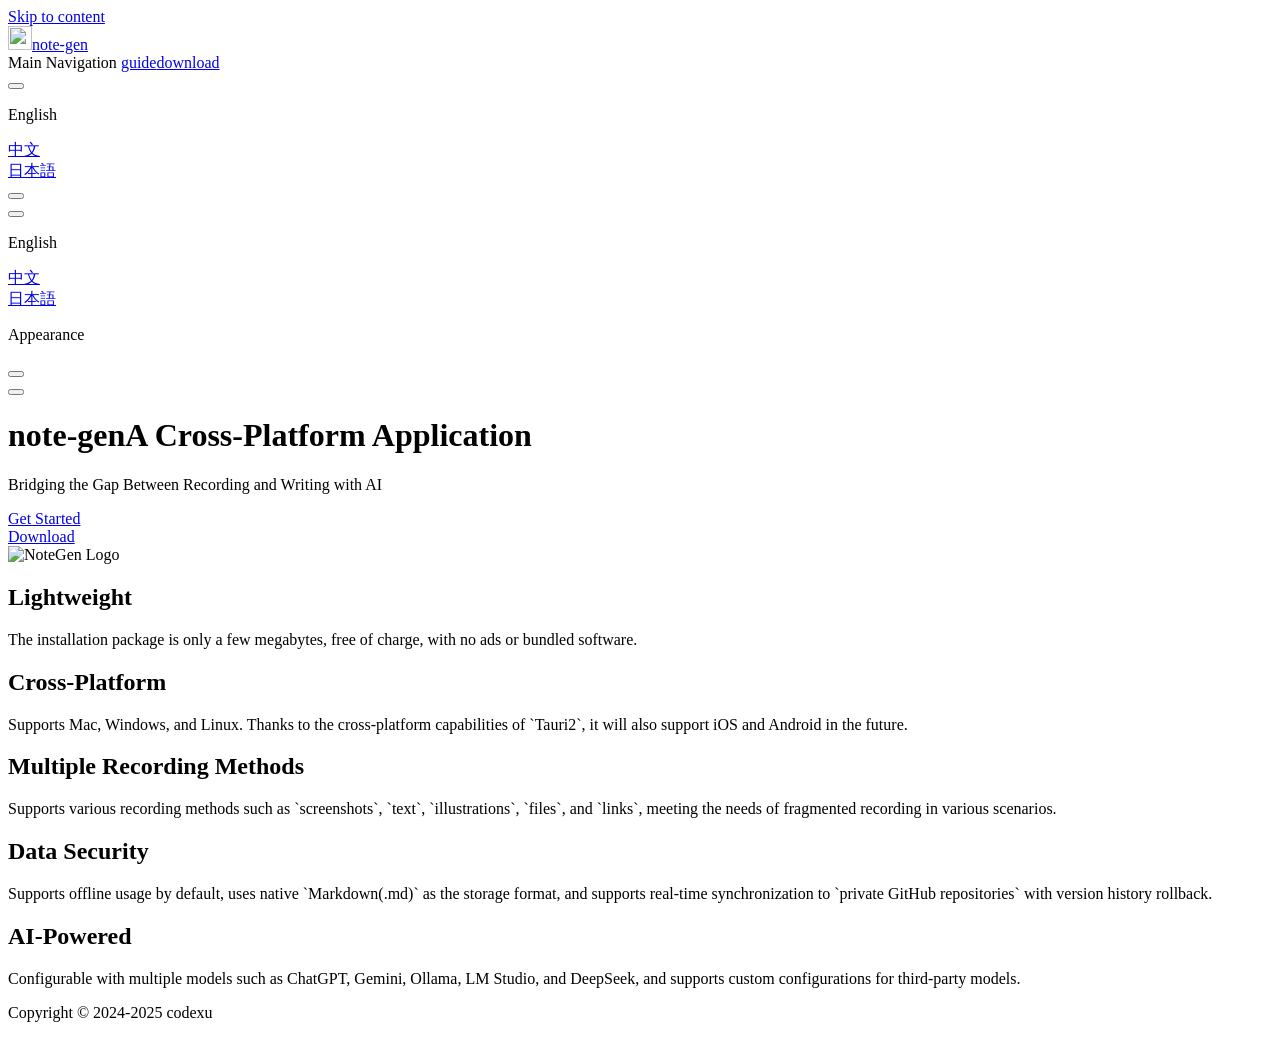
==== commit 5568d49c: "deploy: 855f97ef5fceb448d3e52ecd7aabe02432222cb5" ====
--- a/en/index.html
+++ b/en/index.html
@@ -6,20 +6,20 @@
     <title>note-gen</title>
     <meta name="description" content="A cross-platform application">
     <meta name="generator" content="VitePress v1.6.3">
-    <link rel="preload stylesheet" href="/assets/style.Beabl5K2.css" as="style">
-    <link rel="preload stylesheet" href="/vp-icons.css" as="style">
+    <link rel="preload stylesheet" href="/note-gen/assets/style.BiBefeFO.css" as="style">
+    <link rel="preload stylesheet" href="/note-gen/vp-icons.css" as="style">
     
-    <script type="module" src="/assets/app.KJUHJkjr.js"></script>
-    <link rel="preload" href="/assets/inter-roman-latin.Di8DUHzh.woff2" as="font" type="font/woff2" crossorigin="">
-    <link rel="modulepreload" href="/assets/chunks/theme.xEhG_A7l.js">
-    <link rel="modulepreload" href="/assets/chunks/framework.Dh1jimFm.js">
-    <link rel="modulepreload" href="/assets/en_index.md.CZv6iylt.lean.js">
+    <script type="module" src="/note-gen/assets/app.OamBMrf7.js"></script>
+    <link rel="preload" href="/note-gen/assets/inter-roman-latin.Di8DUHzh.woff2" as="font" type="font/woff2" crossorigin="">
+    <link rel="modulepreload" href="/note-gen/assets/chunks/theme.dO_xALkr.js">
+    <link rel="modulepreload" href="/note-gen/assets/chunks/framework.4iBEZRE5.js">
+    <link rel="modulepreload" href="/note-gen/assets/en_index.md.B7OEQSGi.lean.js">
     <script id="check-dark-mode">(()=>{const e=localStorage.getItem("vitepress-theme-appearance")||"auto",a=window.matchMedia("(prefers-color-scheme: dark)").matches;(!e||e==="auto"?a:e==="dark")&&document.documentElement.classList.add("dark")})();</script>
     <script id="check-mac-os">document.documentElement.classList.toggle("mac",/Mac|iPhone|iPod|iPad/i.test(navigator.platform));</script>
   </head>
   <body>
-    <div id="app"><div class="Layout" data-v-dec93f32><!--[--><!--]--><!--[--><span tabindex="-1" data-v-a95a6866></span><a href="#VPContent" class="VPSkipLink visually-hidden" data-v-a95a6866>Skip to content</a><!--]--><!----><header class="VPNav" data-v-dec93f32 data-v-3f5fd45d><div class="VPNavBar" data-v-3f5fd45d data-v-875ccea3><div class="wrapper" data-v-875ccea3><div class="container" data-v-875ccea3><div class="title" data-v-875ccea3><div class="VPNavBarTitle" data-v-875ccea3 data-v-a2b051b3><a class="title" href="/en/" data-v-a2b051b3><!--[--><!--]--><!--[--><img class="VPImage logo" src="/assets/app-icon.png" width="24" height="24" alt data-v-d32d991e><!--]--><span data-v-a2b051b3>note-gen</span><!--[--><!--]--></a></div></div><div class="content" data-v-875ccea3><div class="content-body" data-v-875ccea3><!--[--><!--]--><div class="VPNavBarSearch search" data-v-875ccea3><!----></div><nav aria-labelledby="main-nav-aria-label" class="VPNavBarMenu menu" data-v-875ccea3 data-v-b890cead><span id="main-nav-aria-label" class="visually-hidden" data-v-b890cead> Main Navigation </span><!--[--><!--[--><a class="VPLink link VPNavBarMenuLink" href="/en/guide.html" tabindex="0" data-v-b890cead data-v-33884a4d><!--[--><span data-v-33884a4d>guide</span><!--]--></a><!--]--><!--[--><a class="VPLink link VPNavBarMenuLink" href="/en/download.html" tabindex="0" data-v-b890cead data-v-33884a4d><!--[--><span data-v-33884a4d>download</span><!--]--></a><!--]--><!--]--></nav><div class="VPFlyout VPNavBarTranslations translations" data-v-875ccea3 data-v-918bf358 data-v-a6b42218><button type="button" class="button" aria-haspopup="true" aria-expanded="false" aria-label="Change language" data-v-a6b42218><span class="text" data-v-a6b42218><span class="vpi-languages option-icon" data-v-a6b42218></span><!----><span class="vpi-chevron-down text-icon" data-v-a6b42218></span></span></button><div class="menu" data-v-a6b42218><div class="VPMenu" data-v-a6b42218 data-v-8ec78595><!----><!--[--><!--[--><div class="items" data-v-918bf358><p class="title" data-v-918bf358>English</p><!--[--><div class="VPMenuLink" data-v-918bf358 data-v-146e0698><a class="VPLink link" href="/zh/" data-v-146e0698><!--[--><span data-v-146e0698>中文</span><!--]--></a></div><div class="VPMenuLink" data-v-918bf358 data-v-146e0698><a class="VPLink link" href="/ja/" data-v-146e0698><!--[--><span data-v-146e0698>日本語</span><!--]--></a></div><!--]--></div><!--]--><!--]--></div></div></div><div class="VPNavBarAppearance appearance" data-v-875ccea3 data-v-ebb61c08><button class="VPSwitch VPSwitchAppearance" type="button" role="switch" title aria-checked="false" data-v-ebb61c08 data-v-225ffb24 data-v-7229c7b0><span class="check" data-v-7229c7b0><span class="icon" data-v-7229c7b0><!--[--><span class="vpi-sun sun" data-v-225ffb24></span><span class="vpi-moon moon" data-v-225ffb24></span><!--]--></span></span></button></div><div class="VPSocialLinks VPNavBarSocialLinks social-links" data-v-875ccea3 data-v-785225ac data-v-e88e17ef><!--[--><a class="VPSocialLink no-icon" href="https://github.com/hahaxiaowai/note-gen" aria-label="github" target="_blank" rel="noopener" data-v-e88e17ef data-v-08659a87><span class="vpi-social-github"></span></a><!--]--></div><div class="VPFlyout VPNavBarExtra extra" data-v-875ccea3 data-v-1696008e data-v-a6b42218><button type="button" class="button" aria-haspopup="true" aria-expanded="false" aria-label="extra navigation" data-v-a6b42218><span class="vpi-more-horizontal icon" data-v-a6b42218></span></button><div class="menu" data-v-a6b42218><div class="VPMenu" data-v-a6b42218 data-v-8ec78595><!----><!--[--><!--[--><div class="group translations" data-v-1696008e><p class="trans-title" data-v-1696008e>English</p><!--[--><div class="VPMenuLink" data-v-1696008e data-v-146e0698><a class="VPLink link" href="/zh/" data-v-146e0698><!--[--><span data-v-146e0698>中文</span><!--]--></a></div><div class="VPMenuLink" data-v-1696008e data-v-146e0698><a class="VPLink link" href="/ja/" data-v-146e0698><!--[--><span data-v-146e0698>日本語</span><!--]--></a></div><!--]--></div><div class="group" data-v-1696008e><div class="item appearance" data-v-1696008e><p class="label" data-v-1696008e>Appearance</p><div class="appearance-action" data-v-1696008e><button class="VPSwitch VPSwitchAppearance" type="button" role="switch" title aria-checked="false" data-v-1696008e data-v-225ffb24 data-v-7229c7b0><span class="check" data-v-7229c7b0><span class="icon" data-v-7229c7b0><!--[--><span class="vpi-sun sun" data-v-225ffb24></span><span class="vpi-moon moon" data-v-225ffb24></span><!--]--></span></span></button></div></div></div><div class="group" data-v-1696008e><div class="item social-links" data-v-1696008e><div class="VPSocialLinks social-links-list" data-v-1696008e data-v-e88e17ef><!--[--><a class="VPSocialLink no-icon" href="https://github.com/hahaxiaowai/note-gen" aria-label="github" target="_blank" rel="noopener" data-v-e88e17ef data-v-08659a87><span class="vpi-social-github"></span></a><!--]--></div></div></div><!--]--><!--]--></div></div></div><!--[--><!--]--><button type="button" class="VPNavBarHamburger hamburger" aria-label="mobile navigation" aria-expanded="false" aria-controls="VPNavScreen" data-v-875ccea3 data-v-c93a3e6d><span class="container" data-v-c93a3e6d><span class="top" data-v-c93a3e6d></span><span class="middle" data-v-c93a3e6d></span><span class="bottom" data-v-c93a3e6d></span></span></button></div></div></div></div><div class="divider" data-v-875ccea3><div class="divider-line" data-v-875ccea3></div></div></div><!----></header><!----><!----><div class="VPContent is-home" id="VPContent" data-v-dec93f32 data-v-92735d69><div class="VPHome" data-v-92735d69 data-v-bc2b2d69><!--[--><!--]--><div class="VPHero has-image VPHomeHero" data-v-bc2b2d69 data-v-304febfe><div class="container" data-v-304febfe><div class="main" data-v-304febfe><!--[--><!--]--><!--[--><h1 class="heading" data-v-304febfe><span class="name clip" data-v-304febfe>note-gen</span><span class="text" data-v-304febfe>A Cross-Platform Application</span></h1><p class="tagline" data-v-304febfe>Bridging the Gap Between Recording and Writing with AI</p><!--]--><!--[--><!--]--><div class="actions" data-v-304febfe><!--[--><div class="action" data-v-304febfe><a class="VPButton medium brand" href="/en/guide.html" data-v-304febfe data-v-21a966d2>Get Started</a></div><div class="action" data-v-304febfe><a class="VPButton medium alt" href="/en/download.html" data-v-304febfe data-v-21a966d2>Download</a></div><!--]--></div><!--[--><!--]--></div><div class="image" data-v-304febfe><div class="image-container" data-v-304febfe><div class="image-bg" data-v-304febfe></div><!--[--><!--[--><img class="VPImage image-src" src="/assets/app-icon.png" alt="NoteGen Logo" width="180" height="180" data-v-d32d991e><!--]--><!--]--></div></div></div></div><!--[--><!--]--><!--[--><!--]--><div class="VPFeatures VPHomeFeatures" data-v-bc2b2d69 data-v-38b95cd0><div class="container" data-v-38b95cd0><div class="items" data-v-38b95cd0><!--[--><div class="grid-4 item" data-v-38b95cd0><div class="VPLink no-icon VPFeature" data-v-38b95cd0 data-v-5bd85082><!--[--><article class="box" data-v-5bd85082><!----><h2 class="title" data-v-5bd85082>Lightweight</h2><p class="details" data-v-5bd85082>The installation package is only a few megabytes, free of charge, with no ads or bundled software.</p><!----></article><!--]--></div></div><div class="grid-4 item" data-v-38b95cd0><div class="VPLink no-icon VPFeature" data-v-38b95cd0 data-v-5bd85082><!--[--><article class="box" data-v-5bd85082><!----><h2 class="title" data-v-5bd85082>Cross-Platform</h2><p class="details" data-v-5bd85082>Supports Mac, Windows, and Linux. Thanks to the cross-platform capabilities of `Tauri2`, it will also support iOS and Android in the future.</p><!----></article><!--]--></div></div><div class="grid-4 item" data-v-38b95cd0><div class="VPLink no-icon VPFeature" data-v-38b95cd0 data-v-5bd85082><!--[--><article class="box" data-v-5bd85082><!----><h2 class="title" data-v-5bd85082>Multiple Recording Methods</h2><p class="details" data-v-5bd85082>Supports various recording methods such as `screenshots`, `text`, `illustrations`, `files`, and `links`, meeting the needs of fragmented recording in various scenarios.</p><!----></article><!--]--></div></div><div class="grid-4 item" data-v-38b95cd0><div class="VPLink no-icon VPFeature" data-v-38b95cd0 data-v-5bd85082><!--[--><article class="box" data-v-5bd85082><!----><h2 class="title" data-v-5bd85082>Data Security</h2><p class="details" data-v-5bd85082>Supports offline usage by default, uses native `Markdown(.md)` as the storage format, and supports real-time synchronization to `private GitHub repositories` with version history rollback.</p><!----></article><!--]--></div></div><div class="grid-4 item" data-v-38b95cd0><div class="VPLink no-icon VPFeature" data-v-38b95cd0 data-v-5bd85082><!--[--><article class="box" data-v-5bd85082><!----><h2 class="title" data-v-5bd85082>AI-Powered</h2><p class="details" data-v-5bd85082>Configurable with multiple models such as ChatGPT, Gemini, Ollama, LM Studio, and DeepSeek, and supports custom configurations for third-party models.</p><!----></article><!--]--></div></div><!--]--></div></div></div><!--[--><!--]--><div class="vp-doc container" style="" data-v-bc2b2d69 data-v-9bea352f><!--[--><div style="position:relative;" data-v-bc2b2d69><div></div></div><!--]--></div></div></div><footer class="VPFooter" data-v-dec93f32 data-v-0ef21789><div class="container" data-v-0ef21789><!----><p class="copyright" data-v-0ef21789>Copyright © 2024-2025 codexu</p></div></footer><!--[--><!--]--></div></div>
-    <script>window.__VP_HASH_MAP__=JSON.parse("{\"docstodo.md\":\"CEJEFqEX\",\"en_download.md\":\"8dhgPIkW\",\"en_guide.md\":\"BiSTATOQ\",\"en_index.md\":\"CZv6iylt\",\"ja_download.md\":\"D9MkaUcw\",\"ja_guide.md\":\"QOUTjzkH\",\"ja_index.md\":\"ELVfP9kx\",\"zh_changelog.md\":\"CUDyI0_U\",\"zh_contributing.md\":\"4BZTRsaM\",\"zh_download.md\":\"CJgRBNjN\",\"zh_guide.md\":\"DF6ge0_5\",\"zh_index.md\":\"D7ZnSUK9\"}");window.__VP_SITE_DATA__=JSON.parse("{\"lang\":\"en-US\",\"dir\":\"ltr\",\"title\":\"note-gen\",\"description\":\"A cross-platform Markdown note-taking application dedicated to using AI to bridge recording and writing, organizing fragmented knowledge into a readable note.\",\"base\":\"/\",\"head\":[],\"router\":{\"prefetchLinks\":true},\"appearance\":true,\"themeConfig\":{\"i18nRouting\":true,\"logo\":{\"src\":\"/assets/app-icon.png\",\"width\":24,\"height\":24},\"socialLinks\":[{\"icon\":\"github\",\"link\":\"https://github.com/hahaxiaowai/note-gen\"}]},\"locales\":{\"root\":{\"label\":\"中文\",\"link\":\"/zh\",\"lang\":\"zh\",\"description\":\"一个跨平台笔记应用\",\"themeConfig\":{\"nav\":[{\"text\":\"指南\",\"link\":\"/zh/guide\"},{\"text\":\"下载\",\"link\":\"/zh/download\"}],\"sidebar\":[{\"text\":\"指南\",\"link\":\"/zh/guide\"},{\"text\":\"下载\",\"link\":\"/zh/download\"}],\"footer\":{\"copyright\":\"版权所有 © 2024-2025 codexu\"},\"docFooter\":{\"prev\":\"上一页\",\"next\":\"下一页\"},\"outline\":{\"label\":\"页面导航\"},\"lastUpdated\":{\"text\":\"最后更新于\",\"formatOptions\":{\"dateStyle\":\"short\",\"timeStyle\":\"medium\"}},\"langMenuLabel\":\"多语言\",\"returnToTopLabel\":\"回到顶部\",\"sidebarMenuLabel\":\"菜单\",\"darkModeSwitchLabel\":\"主题\",\"lightModeSwitchTitle\":\"切换到浅色模式\",\"darkModeSwitchTitle\":\"切换到深色模式\"}},\"en\":{\"label\":\"English\",\"lang\":\"en\",\"description\":\"A cross-platform application\",\"themeConfig\":{\"nav\":[{\"text\":\"guide\",\"link\":\"/en/guide\"},{\"text\":\"download\",\"link\":\"/en/download\"}],\"sidebar\":[{\"text\":\"guide\",\"link\":\"/en/guide\"},{\"text\":\"download\",\"link\":\"/en/download\"}],\"footer\":{\"copyright\":\"Copyright © 2024-2025 codexu\"}}},\"ja\":{\"label\":\"日本語\",\"lang\":\"ja\",\"description\":\"クロスプラットフォーム対応のノートアプリ\",\"themeConfig\":{\"nav\":[{\"text\":\"ガイド\",\"link\":\"/ja/guide\"},{\"text\":\"ダウンロード\",\"link\":\"/ja/download\"}],\"sidebar\":[{\"text\":\"ガイド\",\"link\":\"/ja/guide\"},{\"text\":\"ダウンロード\",\"link\":\"/ja/download\"}],\"footer\":{\"copyright\":\"著作権 © 2024-2025 codexu\"},\"docFooter\":{\"prev\":\"前のページ\",\"next\":\"次のページ\"},\"outline\":{\"label\":\"ページナビゲーション\"},\"lastUpdated\":{\"text\":\"最終更新日\",\"formatOptions\":{\"dateStyle\":\"short\",\"timeStyle\":\"medium\"}},\"langMenuLabel\":\"言語選択\",\"returnToTopLabel\":\"トップに戻る\",\"sidebarMenuLabel\":\"メニュー\",\"darkModeSwitchLabel\":\"テーマ\",\"lightModeSwitchTitle\":\"ライトモードに切り替え\",\"darkModeSwitchTitle\":\"ダークモードに切り替え\"}}},\"scrollOffset\":134,\"cleanUrls\":false}");</script>
+    <div id="app"><div class="Layout" data-v-dec93f32><!--[--><!--]--><!--[--><span tabindex="-1" data-v-a95a6866></span><a href="#VPContent" class="VPSkipLink visually-hidden" data-v-a95a6866>Skip to content</a><!--]--><!----><header class="VPNav" data-v-dec93f32 data-v-3f5fd45d><div class="VPNavBar" data-v-3f5fd45d data-v-875ccea3><div class="wrapper" data-v-875ccea3><div class="container" data-v-875ccea3><div class="title" data-v-875ccea3><div class="VPNavBarTitle" data-v-875ccea3 data-v-a2b051b3><a class="title" href="/note-gen/en/" data-v-a2b051b3><!--[--><!--]--><!--[--><img class="VPImage logo" src="/note-gen/assets/app-icon.png" width="24" height="24" alt data-v-d32d991e><!--]--><span data-v-a2b051b3>note-gen</span><!--[--><!--]--></a></div></div><div class="content" data-v-875ccea3><div class="content-body" data-v-875ccea3><!--[--><!--]--><div class="VPNavBarSearch search" data-v-875ccea3><!----></div><nav aria-labelledby="main-nav-aria-label" class="VPNavBarMenu menu" data-v-875ccea3 data-v-b890cead><span id="main-nav-aria-label" class="visually-hidden" data-v-b890cead> Main Navigation </span><!--[--><!--[--><a class="VPLink link VPNavBarMenuLink" href="/note-gen/en/guide.html" tabindex="0" data-v-b890cead data-v-33884a4d><!--[--><span data-v-33884a4d>guide</span><!--]--></a><!--]--><!--[--><a class="VPLink link VPNavBarMenuLink" href="/note-gen/en/download.html" tabindex="0" data-v-b890cead data-v-33884a4d><!--[--><span data-v-33884a4d>download</span><!--]--></a><!--]--><!--]--></nav><div class="VPFlyout VPNavBarTranslations translations" data-v-875ccea3 data-v-918bf358 data-v-a6b42218><button type="button" class="button" aria-haspopup="true" aria-expanded="false" aria-label="Change language" data-v-a6b42218><span class="text" data-v-a6b42218><span class="vpi-languages option-icon" data-v-a6b42218></span><!----><span class="vpi-chevron-down text-icon" data-v-a6b42218></span></span></button><div class="menu" data-v-a6b42218><div class="VPMenu" data-v-a6b42218 data-v-8ec78595><!----><!--[--><!--[--><div class="items" data-v-918bf358><p class="title" data-v-918bf358>English</p><!--[--><div class="VPMenuLink" data-v-918bf358 data-v-146e0698><a class="VPLink link" href="/note-gen/zh/" data-v-146e0698><!--[--><span data-v-146e0698>中文</span><!--]--></a></div><div class="VPMenuLink" data-v-918bf358 data-v-146e0698><a class="VPLink link" href="/note-gen/ja/" data-v-146e0698><!--[--><span data-v-146e0698>日本語</span><!--]--></a></div><!--]--></div><!--]--><!--]--></div></div></div><div class="VPNavBarAppearance appearance" data-v-875ccea3 data-v-ebb61c08><button class="VPSwitch VPSwitchAppearance" type="button" role="switch" title aria-checked="false" data-v-ebb61c08 data-v-225ffb24 data-v-7229c7b0><span class="check" data-v-7229c7b0><span class="icon" data-v-7229c7b0><!--[--><span class="vpi-sun sun" data-v-225ffb24></span><span class="vpi-moon moon" data-v-225ffb24></span><!--]--></span></span></button></div><div class="VPSocialLinks VPNavBarSocialLinks social-links" data-v-875ccea3 data-v-785225ac data-v-e88e17ef><!--[--><a class="VPSocialLink no-icon" href="https://github.com/hahaxiaowai/note-gen" aria-label="github" target="_blank" rel="noopener" data-v-e88e17ef data-v-08659a87><span class="vpi-social-github"></span></a><!--]--></div><div class="VPFlyout VPNavBarExtra extra" data-v-875ccea3 data-v-1696008e data-v-a6b42218><button type="button" class="button" aria-haspopup="true" aria-expanded="false" aria-label="extra navigation" data-v-a6b42218><span class="vpi-more-horizontal icon" data-v-a6b42218></span></button><div class="menu" data-v-a6b42218><div class="VPMenu" data-v-a6b42218 data-v-8ec78595><!----><!--[--><!--[--><div class="group translations" data-v-1696008e><p class="trans-title" data-v-1696008e>English</p><!--[--><div class="VPMenuLink" data-v-1696008e data-v-146e0698><a class="VPLink link" href="/note-gen/zh/" data-v-146e0698><!--[--><span data-v-146e0698>中文</span><!--]--></a></div><div class="VPMenuLink" data-v-1696008e data-v-146e0698><a class="VPLink link" href="/note-gen/ja/" data-v-146e0698><!--[--><span data-v-146e0698>日本語</span><!--]--></a></div><!--]--></div><div class="group" data-v-1696008e><div class="item appearance" data-v-1696008e><p class="label" data-v-1696008e>Appearance</p><div class="appearance-action" data-v-1696008e><button class="VPSwitch VPSwitchAppearance" type="button" role="switch" title aria-checked="false" data-v-1696008e data-v-225ffb24 data-v-7229c7b0><span class="check" data-v-7229c7b0><span class="icon" data-v-7229c7b0><!--[--><span class="vpi-sun sun" data-v-225ffb24></span><span class="vpi-moon moon" data-v-225ffb24></span><!--]--></span></span></button></div></div></div><div class="group" data-v-1696008e><div class="item social-links" data-v-1696008e><div class="VPSocialLinks social-links-list" data-v-1696008e data-v-e88e17ef><!--[--><a class="VPSocialLink no-icon" href="https://github.com/hahaxiaowai/note-gen" aria-label="github" target="_blank" rel="noopener" data-v-e88e17ef data-v-08659a87><span class="vpi-social-github"></span></a><!--]--></div></div></div><!--]--><!--]--></div></div></div><!--[--><!--]--><button type="button" class="VPNavBarHamburger hamburger" aria-label="mobile navigation" aria-expanded="false" aria-controls="VPNavScreen" data-v-875ccea3 data-v-c93a3e6d><span class="container" data-v-c93a3e6d><span class="top" data-v-c93a3e6d></span><span class="middle" data-v-c93a3e6d></span><span class="bottom" data-v-c93a3e6d></span></span></button></div></div></div></div><div class="divider" data-v-875ccea3><div class="divider-line" data-v-875ccea3></div></div></div><!----></header><!----><!----><div class="VPContent is-home" id="VPContent" data-v-dec93f32 data-v-92735d69><div class="VPHome" data-v-92735d69 data-v-bc2b2d69><!--[--><!--]--><div class="VPHero has-image VPHomeHero" data-v-bc2b2d69 data-v-304febfe><div class="container" data-v-304febfe><div class="main" data-v-304febfe><!--[--><!--]--><!--[--><h1 class="heading" data-v-304febfe><span class="name clip" data-v-304febfe>note-gen</span><span class="text" data-v-304febfe>A Cross-Platform Application</span></h1><p class="tagline" data-v-304febfe>Bridging the Gap Between Recording and Writing with AI</p><!--]--><!--[--><!--]--><div class="actions" data-v-304febfe><!--[--><div class="action" data-v-304febfe><a class="VPButton medium brand" href="/note-gen/en/guide.html" data-v-304febfe data-v-21a966d2>Get Started</a></div><div class="action" data-v-304febfe><a class="VPButton medium alt" href="/note-gen/en/download.html" data-v-304febfe data-v-21a966d2>Download</a></div><!--]--></div><!--[--><!--]--></div><div class="image" data-v-304febfe><div class="image-container" data-v-304febfe><div class="image-bg" data-v-304febfe></div><!--[--><!--[--><img class="VPImage image-src" src="/note-gen/assets/app-icon.png" alt="NoteGen Logo" width="180" height="180" data-v-d32d991e><!--]--><!--]--></div></div></div></div><!--[--><!--]--><!--[--><!--]--><div class="VPFeatures VPHomeFeatures" data-v-bc2b2d69 data-v-38b95cd0><div class="container" data-v-38b95cd0><div class="items" data-v-38b95cd0><!--[--><div class="grid-4 item" data-v-38b95cd0><div class="VPLink no-icon VPFeature" data-v-38b95cd0 data-v-5bd85082><!--[--><article class="box" data-v-5bd85082><!----><h2 class="title" data-v-5bd85082>Lightweight</h2><p class="details" data-v-5bd85082>The installation package is only a few megabytes, free of charge, with no ads or bundled software.</p><!----></article><!--]--></div></div><div class="grid-4 item" data-v-38b95cd0><div class="VPLink no-icon VPFeature" data-v-38b95cd0 data-v-5bd85082><!--[--><article class="box" data-v-5bd85082><!----><h2 class="title" data-v-5bd85082>Cross-Platform</h2><p class="details" data-v-5bd85082>Supports Mac, Windows, and Linux. Thanks to the cross-platform capabilities of `Tauri2`, it will also support iOS and Android in the future.</p><!----></article><!--]--></div></div><div class="grid-4 item" data-v-38b95cd0><div class="VPLink no-icon VPFeature" data-v-38b95cd0 data-v-5bd85082><!--[--><article class="box" data-v-5bd85082><!----><h2 class="title" data-v-5bd85082>Multiple Recording Methods</h2><p class="details" data-v-5bd85082>Supports various recording methods such as `screenshots`, `text`, `illustrations`, `files`, and `links`, meeting the needs of fragmented recording in various scenarios.</p><!----></article><!--]--></div></div><div class="grid-4 item" data-v-38b95cd0><div class="VPLink no-icon VPFeature" data-v-38b95cd0 data-v-5bd85082><!--[--><article class="box" data-v-5bd85082><!----><h2 class="title" data-v-5bd85082>Data Security</h2><p class="details" data-v-5bd85082>Supports offline usage by default, uses native `Markdown(.md)` as the storage format, and supports real-time synchronization to `private GitHub repositories` with version history rollback.</p><!----></article><!--]--></div></div><div class="grid-4 item" data-v-38b95cd0><div class="VPLink no-icon VPFeature" data-v-38b95cd0 data-v-5bd85082><!--[--><article class="box" data-v-5bd85082><!----><h2 class="title" data-v-5bd85082>AI-Powered</h2><p class="details" data-v-5bd85082>Configurable with multiple models such as ChatGPT, Gemini, Ollama, LM Studio, and DeepSeek, and supports custom configurations for third-party models.</p><!----></article><!--]--></div></div><!--]--></div></div></div><!--[--><!--]--><div class="vp-doc container" style="" data-v-bc2b2d69 data-v-9bea352f><!--[--><div style="position:relative;" data-v-bc2b2d69><div></div></div><!--]--></div></div></div><footer class="VPFooter" data-v-dec93f32 data-v-0ef21789><div class="container" data-v-0ef21789><!----><p class="copyright" data-v-0ef21789>Copyright © 2024-2025 codexu</p></div></footer><!--[--><!--]--></div></div>
+    <script>window.__VP_HASH_MAP__=JSON.parse("{\"docstodo.md\":\"BhgMt3p_\",\"en_download.md\":\"Ck2tEJrq\",\"en_guide.md\":\"BSwB2Ioe\",\"en_index.md\":\"B7OEQSGi\",\"ja_download.md\":\"tcnYtyaQ\",\"ja_guide.md\":\"DvpLpPX2\",\"ja_index.md\":\"DRxZSEuC\",\"zh_changelog.md\":\"d5I7GqQq\",\"zh_contributing.md\":\"EK0DfNYn\",\"zh_download.md\":\"BnpFL7bK\",\"zh_guide.md\":\"Bj3IlSc1\",\"zh_index.md\":\"xwgCTwaP\"}");window.__VP_SITE_DATA__=JSON.parse("{\"lang\":\"en-US\",\"dir\":\"ltr\",\"title\":\"note-gen\",\"description\":\"A cross-platform Markdown note-taking application dedicated to using AI to bridge recording and writing, organizing fragmented knowledge into a readable note.\",\"base\":\"/note-gen/\",\"head\":[],\"router\":{\"prefetchLinks\":true},\"appearance\":true,\"themeConfig\":{\"i18nRouting\":true,\"logo\":{\"src\":\"/assets/app-icon.png\",\"width\":24,\"height\":24},\"socialLinks\":[{\"icon\":\"github\",\"link\":\"https://github.com/hahaxiaowai/note-gen\"}]},\"locales\":{\"root\":{\"label\":\"中文\",\"link\":\"/zh\",\"lang\":\"zh\",\"description\":\"一个跨平台笔记应用\",\"themeConfig\":{\"nav\":[{\"text\":\"指南\",\"link\":\"/zh/guide\"},{\"text\":\"下载\",\"link\":\"/zh/download\"}],\"sidebar\":[{\"text\":\"指南\",\"link\":\"/zh/guide\"},{\"text\":\"下载\",\"link\":\"/zh/download\"}],\"footer\":{\"copyright\":\"版权所有 © 2024-2025 codexu\"},\"docFooter\":{\"prev\":\"上一页\",\"next\":\"下一页\"},\"outline\":{\"label\":\"页面导航\"},\"lastUpdated\":{\"text\":\"最后更新于\",\"formatOptions\":{\"dateStyle\":\"short\",\"timeStyle\":\"medium\"}},\"langMenuLabel\":\"多语言\",\"returnToTopLabel\":\"回到顶部\",\"sidebarMenuLabel\":\"菜单\",\"darkModeSwitchLabel\":\"主题\",\"lightModeSwitchTitle\":\"切换到浅色模式\",\"darkModeSwitchTitle\":\"切换到深色模式\"}},\"en\":{\"label\":\"English\",\"lang\":\"en\",\"description\":\"A cross-platform application\",\"themeConfig\":{\"nav\":[{\"text\":\"guide\",\"link\":\"/en/guide\"},{\"text\":\"download\",\"link\":\"/en/download\"}],\"sidebar\":[{\"text\":\"guide\",\"link\":\"/en/guide\"},{\"text\":\"download\",\"link\":\"/en/download\"}],\"footer\":{\"copyright\":\"Copyright © 2024-2025 codexu\"}}},\"ja\":{\"label\":\"日本語\",\"lang\":\"ja\",\"description\":\"クロスプラットフォーム対応のノートアプリ\",\"themeConfig\":{\"nav\":[{\"text\":\"ガイド\",\"link\":\"/ja/guide\"},{\"text\":\"ダウンロード\",\"link\":\"/ja/download\"}],\"sidebar\":[{\"text\":\"ガイド\",\"link\":\"/ja/guide\"},{\"text\":\"ダウンロード\",\"link\":\"/ja/download\"}],\"footer\":{\"copyright\":\"著作権 © 2024-2025 codexu\"},\"docFooter\":{\"prev\":\"前のページ\",\"next\":\"次のページ\"},\"outline\":{\"label\":\"ページナビゲーション\"},\"lastUpdated\":{\"text\":\"最終更新日\",\"formatOptions\":{\"dateStyle\":\"short\",\"timeStyle\":\"medium\"}},\"langMenuLabel\":\"言語選択\",\"returnToTopLabel\":\"トップに戻る\",\"sidebarMenuLabel\":\"メニュー\",\"darkModeSwitchLabel\":\"テーマ\",\"lightModeSwitchTitle\":\"ライトモードに切り替え\",\"darkModeSwitchTitle\":\"ダークモードに切り替え\"}}},\"scrollOffset\":134,\"cleanUrls\":false}");</script>
     
   </body>
 </html>
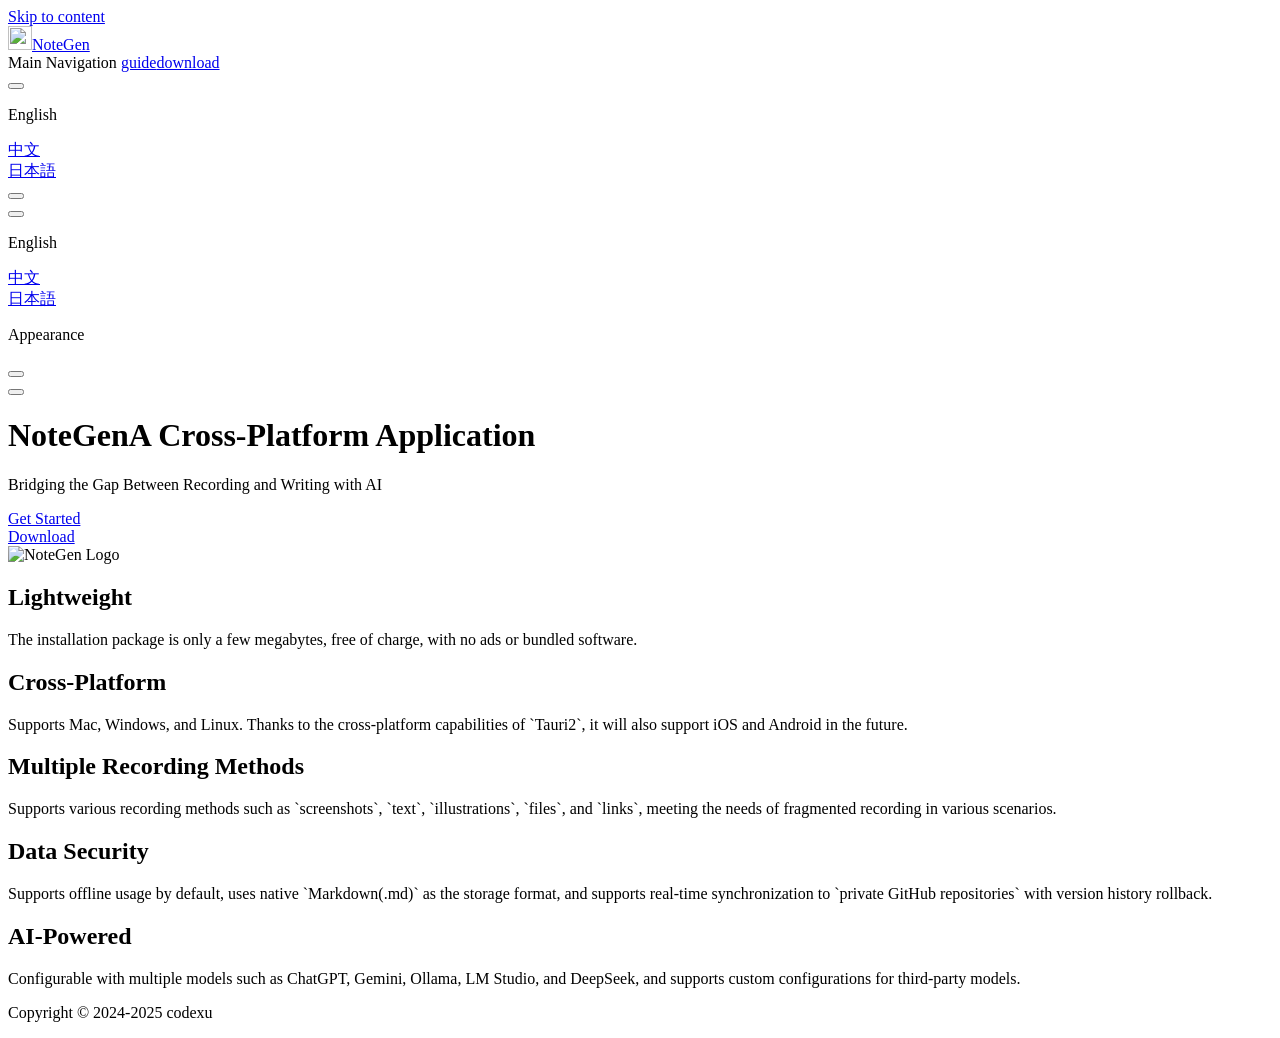
==== commit b4694386: "deploy: d6cdd658977fa4dce30d163429d394d7973f3748" ====
--- a/en/index.html
+++ b/en/index.html
@@ -3,23 +3,23 @@
   <head>
     <meta charset="utf-8">
     <meta name="viewport" content="width=device-width,initial-scale=1">
-    <title>note-gen</title>
+    <title>NoteGen</title>
     <meta name="description" content="A cross-platform application">
     <meta name="generator" content="VitePress v1.6.3">
     <link rel="preload stylesheet" href="/note-gen/assets/style.BiBefeFO.css" as="style">
     <link rel="preload stylesheet" href="/note-gen/vp-icons.css" as="style">
     
-    <script type="module" src="/note-gen/assets/app.OamBMrf7.js"></script>
+    <script type="module" src="/note-gen/assets/app.C_54rGF6.js"></script>
     <link rel="preload" href="/note-gen/assets/inter-roman-latin.Di8DUHzh.woff2" as="font" type="font/woff2" crossorigin="">
-    <link rel="modulepreload" href="/note-gen/assets/chunks/theme.dO_xALkr.js">
-    <link rel="modulepreload" href="/note-gen/assets/chunks/framework.4iBEZRE5.js">
-    <link rel="modulepreload" href="/note-gen/assets/en_index.md.B7OEQSGi.lean.js">
+    <link rel="modulepreload" href="/note-gen/assets/chunks/theme.CY-T3r8q.js">
+    <link rel="modulepreload" href="/note-gen/assets/chunks/framework.9Vw27Z_F.js">
+    <link rel="modulepreload" href="/note-gen/assets/en_index.md.CIBez0Bq.lean.js">
     <script id="check-dark-mode">(()=>{const e=localStorage.getItem("vitepress-theme-appearance")||"auto",a=window.matchMedia("(prefers-color-scheme: dark)").matches;(!e||e==="auto"?a:e==="dark")&&document.documentElement.classList.add("dark")})();</script>
     <script id="check-mac-os">document.documentElement.classList.toggle("mac",/Mac|iPhone|iPod|iPad/i.test(navigator.platform));</script>
   </head>
   <body>
-    <div id="app"><div class="Layout" data-v-dec93f32><!--[--><!--]--><!--[--><span tabindex="-1" data-v-a95a6866></span><a href="#VPContent" class="VPSkipLink visually-hidden" data-v-a95a6866>Skip to content</a><!--]--><!----><header class="VPNav" data-v-dec93f32 data-v-3f5fd45d><div class="VPNavBar" data-v-3f5fd45d data-v-875ccea3><div class="wrapper" data-v-875ccea3><div class="container" data-v-875ccea3><div class="title" data-v-875ccea3><div class="VPNavBarTitle" data-v-875ccea3 data-v-a2b051b3><a class="title" href="/note-gen/en/" data-v-a2b051b3><!--[--><!--]--><!--[--><img class="VPImage logo" src="/note-gen/assets/app-icon.png" width="24" height="24" alt data-v-d32d991e><!--]--><span data-v-a2b051b3>note-gen</span><!--[--><!--]--></a></div></div><div class="content" data-v-875ccea3><div class="content-body" data-v-875ccea3><!--[--><!--]--><div class="VPNavBarSearch search" data-v-875ccea3><!----></div><nav aria-labelledby="main-nav-aria-label" class="VPNavBarMenu menu" data-v-875ccea3 data-v-b890cead><span id="main-nav-aria-label" class="visually-hidden" data-v-b890cead> Main Navigation </span><!--[--><!--[--><a class="VPLink link VPNavBarMenuLink" href="/note-gen/en/guide.html" tabindex="0" data-v-b890cead data-v-33884a4d><!--[--><span data-v-33884a4d>guide</span><!--]--></a><!--]--><!--[--><a class="VPLink link VPNavBarMenuLink" href="/note-gen/en/download.html" tabindex="0" data-v-b890cead data-v-33884a4d><!--[--><span data-v-33884a4d>download</span><!--]--></a><!--]--><!--]--></nav><div class="VPFlyout VPNavBarTranslations translations" data-v-875ccea3 data-v-918bf358 data-v-a6b42218><button type="button" class="button" aria-haspopup="true" aria-expanded="false" aria-label="Change language" data-v-a6b42218><span class="text" data-v-a6b42218><span class="vpi-languages option-icon" data-v-a6b42218></span><!----><span class="vpi-chevron-down text-icon" data-v-a6b42218></span></span></button><div class="menu" data-v-a6b42218><div class="VPMenu" data-v-a6b42218 data-v-8ec78595><!----><!--[--><!--[--><div class="items" data-v-918bf358><p class="title" data-v-918bf358>English</p><!--[--><div class="VPMenuLink" data-v-918bf358 data-v-146e0698><a class="VPLink link" href="/note-gen/zh/" data-v-146e0698><!--[--><span data-v-146e0698>中文</span><!--]--></a></div><div class="VPMenuLink" data-v-918bf358 data-v-146e0698><a class="VPLink link" href="/note-gen/ja/" data-v-146e0698><!--[--><span data-v-146e0698>日本語</span><!--]--></a></div><!--]--></div><!--]--><!--]--></div></div></div><div class="VPNavBarAppearance appearance" data-v-875ccea3 data-v-ebb61c08><button class="VPSwitch VPSwitchAppearance" type="button" role="switch" title aria-checked="false" data-v-ebb61c08 data-v-225ffb24 data-v-7229c7b0><span class="check" data-v-7229c7b0><span class="icon" data-v-7229c7b0><!--[--><span class="vpi-sun sun" data-v-225ffb24></span><span class="vpi-moon moon" data-v-225ffb24></span><!--]--></span></span></button></div><div class="VPSocialLinks VPNavBarSocialLinks social-links" data-v-875ccea3 data-v-785225ac data-v-e88e17ef><!--[--><a class="VPSocialLink no-icon" href="https://github.com/hahaxiaowai/note-gen" aria-label="github" target="_blank" rel="noopener" data-v-e88e17ef data-v-08659a87><span class="vpi-social-github"></span></a><!--]--></div><div class="VPFlyout VPNavBarExtra extra" data-v-875ccea3 data-v-1696008e data-v-a6b42218><button type="button" class="button" aria-haspopup="true" aria-expanded="false" aria-label="extra navigation" data-v-a6b42218><span class="vpi-more-horizontal icon" data-v-a6b42218></span></button><div class="menu" data-v-a6b42218><div class="VPMenu" data-v-a6b42218 data-v-8ec78595><!----><!--[--><!--[--><div class="group translations" data-v-1696008e><p class="trans-title" data-v-1696008e>English</p><!--[--><div class="VPMenuLink" data-v-1696008e data-v-146e0698><a class="VPLink link" href="/note-gen/zh/" data-v-146e0698><!--[--><span data-v-146e0698>中文</span><!--]--></a></div><div class="VPMenuLink" data-v-1696008e data-v-146e0698><a class="VPLink link" href="/note-gen/ja/" data-v-146e0698><!--[--><span data-v-146e0698>日本語</span><!--]--></a></div><!--]--></div><div class="group" data-v-1696008e><div class="item appearance" data-v-1696008e><p class="label" data-v-1696008e>Appearance</p><div class="appearance-action" data-v-1696008e><button class="VPSwitch VPSwitchAppearance" type="button" role="switch" title aria-checked="false" data-v-1696008e data-v-225ffb24 data-v-7229c7b0><span class="check" data-v-7229c7b0><span class="icon" data-v-7229c7b0><!--[--><span class="vpi-sun sun" data-v-225ffb24></span><span class="vpi-moon moon" data-v-225ffb24></span><!--]--></span></span></button></div></div></div><div class="group" data-v-1696008e><div class="item social-links" data-v-1696008e><div class="VPSocialLinks social-links-list" data-v-1696008e data-v-e88e17ef><!--[--><a class="VPSocialLink no-icon" href="https://github.com/hahaxiaowai/note-gen" aria-label="github" target="_blank" rel="noopener" data-v-e88e17ef data-v-08659a87><span class="vpi-social-github"></span></a><!--]--></div></div></div><!--]--><!--]--></div></div></div><!--[--><!--]--><button type="button" class="VPNavBarHamburger hamburger" aria-label="mobile navigation" aria-expanded="false" aria-controls="VPNavScreen" data-v-875ccea3 data-v-c93a3e6d><span class="container" data-v-c93a3e6d><span class="top" data-v-c93a3e6d></span><span class="middle" data-v-c93a3e6d></span><span class="bottom" data-v-c93a3e6d></span></span></button></div></div></div></div><div class="divider" data-v-875ccea3><div class="divider-line" data-v-875ccea3></div></div></div><!----></header><!----><!----><div class="VPContent is-home" id="VPContent" data-v-dec93f32 data-v-92735d69><div class="VPHome" data-v-92735d69 data-v-bc2b2d69><!--[--><!--]--><div class="VPHero has-image VPHomeHero" data-v-bc2b2d69 data-v-304febfe><div class="container" data-v-304febfe><div class="main" data-v-304febfe><!--[--><!--]--><!--[--><h1 class="heading" data-v-304febfe><span class="name clip" data-v-304febfe>note-gen</span><span class="text" data-v-304febfe>A Cross-Platform Application</span></h1><p class="tagline" data-v-304febfe>Bridging the Gap Between Recording and Writing with AI</p><!--]--><!--[--><!--]--><div class="actions" data-v-304febfe><!--[--><div class="action" data-v-304febfe><a class="VPButton medium brand" href="/note-gen/en/guide.html" data-v-304febfe data-v-21a966d2>Get Started</a></div><div class="action" data-v-304febfe><a class="VPButton medium alt" href="/note-gen/en/download.html" data-v-304febfe data-v-21a966d2>Download</a></div><!--]--></div><!--[--><!--]--></div><div class="image" data-v-304febfe><div class="image-container" data-v-304febfe><div class="image-bg" data-v-304febfe></div><!--[--><!--[--><img class="VPImage image-src" src="/note-gen/assets/app-icon.png" alt="NoteGen Logo" width="180" height="180" data-v-d32d991e><!--]--><!--]--></div></div></div></div><!--[--><!--]--><!--[--><!--]--><div class="VPFeatures VPHomeFeatures" data-v-bc2b2d69 data-v-38b95cd0><div class="container" data-v-38b95cd0><div class="items" data-v-38b95cd0><!--[--><div class="grid-4 item" data-v-38b95cd0><div class="VPLink no-icon VPFeature" data-v-38b95cd0 data-v-5bd85082><!--[--><article class="box" data-v-5bd85082><!----><h2 class="title" data-v-5bd85082>Lightweight</h2><p class="details" data-v-5bd85082>The installation package is only a few megabytes, free of charge, with no ads or bundled software.</p><!----></article><!--]--></div></div><div class="grid-4 item" data-v-38b95cd0><div class="VPLink no-icon VPFeature" data-v-38b95cd0 data-v-5bd85082><!--[--><article class="box" data-v-5bd85082><!----><h2 class="title" data-v-5bd85082>Cross-Platform</h2><p class="details" data-v-5bd85082>Supports Mac, Windows, and Linux. Thanks to the cross-platform capabilities of `Tauri2`, it will also support iOS and Android in the future.</p><!----></article><!--]--></div></div><div class="grid-4 item" data-v-38b95cd0><div class="VPLink no-icon VPFeature" data-v-38b95cd0 data-v-5bd85082><!--[--><article class="box" data-v-5bd85082><!----><h2 class="title" data-v-5bd85082>Multiple Recording Methods</h2><p class="details" data-v-5bd85082>Supports various recording methods such as `screenshots`, `text`, `illustrations`, `files`, and `links`, meeting the needs of fragmented recording in various scenarios.</p><!----></article><!--]--></div></div><div class="grid-4 item" data-v-38b95cd0><div class="VPLink no-icon VPFeature" data-v-38b95cd0 data-v-5bd85082><!--[--><article class="box" data-v-5bd85082><!----><h2 class="title" data-v-5bd85082>Data Security</h2><p class="details" data-v-5bd85082>Supports offline usage by default, uses native `Markdown(.md)` as the storage format, and supports real-time synchronization to `private GitHub repositories` with version history rollback.</p><!----></article><!--]--></div></div><div class="grid-4 item" data-v-38b95cd0><div class="VPLink no-icon VPFeature" data-v-38b95cd0 data-v-5bd85082><!--[--><article class="box" data-v-5bd85082><!----><h2 class="title" data-v-5bd85082>AI-Powered</h2><p class="details" data-v-5bd85082>Configurable with multiple models such as ChatGPT, Gemini, Ollama, LM Studio, and DeepSeek, and supports custom configurations for third-party models.</p><!----></article><!--]--></div></div><!--]--></div></div></div><!--[--><!--]--><div class="vp-doc container" style="" data-v-bc2b2d69 data-v-9bea352f><!--[--><div style="position:relative;" data-v-bc2b2d69><div></div></div><!--]--></div></div></div><footer class="VPFooter" data-v-dec93f32 data-v-0ef21789><div class="container" data-v-0ef21789><!----><p class="copyright" data-v-0ef21789>Copyright © 2024-2025 codexu</p></div></footer><!--[--><!--]--></div></div>
-    <script>window.__VP_HASH_MAP__=JSON.parse("{\"docstodo.md\":\"BhgMt3p_\",\"en_download.md\":\"Ck2tEJrq\",\"en_guide.md\":\"BSwB2Ioe\",\"en_index.md\":\"B7OEQSGi\",\"ja_download.md\":\"tcnYtyaQ\",\"ja_guide.md\":\"DvpLpPX2\",\"ja_index.md\":\"DRxZSEuC\",\"zh_changelog.md\":\"d5I7GqQq\",\"zh_contributing.md\":\"EK0DfNYn\",\"zh_download.md\":\"BnpFL7bK\",\"zh_guide.md\":\"Bj3IlSc1\",\"zh_index.md\":\"xwgCTwaP\"}");window.__VP_SITE_DATA__=JSON.parse("{\"lang\":\"en-US\",\"dir\":\"ltr\",\"title\":\"note-gen\",\"description\":\"A cross-platform Markdown note-taking application dedicated to using AI to bridge recording and writing, organizing fragmented knowledge into a readable note.\",\"base\":\"/note-gen/\",\"head\":[],\"router\":{\"prefetchLinks\":true},\"appearance\":true,\"themeConfig\":{\"i18nRouting\":true,\"logo\":{\"src\":\"/assets/app-icon.png\",\"width\":24,\"height\":24},\"socialLinks\":[{\"icon\":\"github\",\"link\":\"https://github.com/hahaxiaowai/note-gen\"}]},\"locales\":{\"root\":{\"label\":\"中文\",\"link\":\"/zh\",\"lang\":\"zh\",\"description\":\"一个跨平台笔记应用\",\"themeConfig\":{\"nav\":[{\"text\":\"指南\",\"link\":\"/zh/guide\"},{\"text\":\"下载\",\"link\":\"/zh/download\"}],\"sidebar\":[{\"text\":\"指南\",\"link\":\"/zh/guide\"},{\"text\":\"下载\",\"link\":\"/zh/download\"}],\"footer\":{\"copyright\":\"版权所有 © 2024-2025 codexu\"},\"docFooter\":{\"prev\":\"上一页\",\"next\":\"下一页\"},\"outline\":{\"label\":\"页面导航\"},\"lastUpdated\":{\"text\":\"最后更新于\",\"formatOptions\":{\"dateStyle\":\"short\",\"timeStyle\":\"medium\"}},\"langMenuLabel\":\"多语言\",\"returnToTopLabel\":\"回到顶部\",\"sidebarMenuLabel\":\"菜单\",\"darkModeSwitchLabel\":\"主题\",\"lightModeSwitchTitle\":\"切换到浅色模式\",\"darkModeSwitchTitle\":\"切换到深色模式\"}},\"en\":{\"label\":\"English\",\"lang\":\"en\",\"description\":\"A cross-platform application\",\"themeConfig\":{\"nav\":[{\"text\":\"guide\",\"link\":\"/en/guide\"},{\"text\":\"download\",\"link\":\"/en/download\"}],\"sidebar\":[{\"text\":\"guide\",\"link\":\"/en/guide\"},{\"text\":\"download\",\"link\":\"/en/download\"}],\"footer\":{\"copyright\":\"Copyright © 2024-2025 codexu\"}}},\"ja\":{\"label\":\"日本語\",\"lang\":\"ja\",\"description\":\"クロスプラットフォーム対応のノートアプリ\",\"themeConfig\":{\"nav\":[{\"text\":\"ガイド\",\"link\":\"/ja/guide\"},{\"text\":\"ダウンロード\",\"link\":\"/ja/download\"}],\"sidebar\":[{\"text\":\"ガイド\",\"link\":\"/ja/guide\"},{\"text\":\"ダウンロード\",\"link\":\"/ja/download\"}],\"footer\":{\"copyright\":\"著作権 © 2024-2025 codexu\"},\"docFooter\":{\"prev\":\"前のページ\",\"next\":\"次のページ\"},\"outline\":{\"label\":\"ページナビゲーション\"},\"lastUpdated\":{\"text\":\"最終更新日\",\"formatOptions\":{\"dateStyle\":\"short\",\"timeStyle\":\"medium\"}},\"langMenuLabel\":\"言語選択\",\"returnToTopLabel\":\"トップに戻る\",\"sidebarMenuLabel\":\"メニュー\",\"darkModeSwitchLabel\":\"テーマ\",\"lightModeSwitchTitle\":\"ライトモードに切り替え\",\"darkModeSwitchTitle\":\"ダークモードに切り替え\"}}},\"scrollOffset\":134,\"cleanUrls\":false}");</script>
+    <div id="app"><div class="Layout" data-v-dec93f32><!--[--><!--]--><!--[--><span tabindex="-1" data-v-a95a6866></span><a href="#VPContent" class="VPSkipLink visually-hidden" data-v-a95a6866>Skip to content</a><!--]--><!----><header class="VPNav" data-v-dec93f32 data-v-3f5fd45d><div class="VPNavBar" data-v-3f5fd45d data-v-875ccea3><div class="wrapper" data-v-875ccea3><div class="container" data-v-875ccea3><div class="title" data-v-875ccea3><div class="VPNavBarTitle" data-v-875ccea3 data-v-a2b051b3><a class="title" href="/note-gen/en/" data-v-a2b051b3><!--[--><!--]--><!--[--><img class="VPImage logo" src="/note-gen/app-icon.png" width="24" height="24" alt data-v-d32d991e><!--]--><span data-v-a2b051b3>NoteGen</span><!--[--><!--]--></a></div></div><div class="content" data-v-875ccea3><div class="content-body" data-v-875ccea3><!--[--><!--]--><div class="VPNavBarSearch search" data-v-875ccea3><!----></div><nav aria-labelledby="main-nav-aria-label" class="VPNavBarMenu menu" data-v-875ccea3 data-v-b890cead><span id="main-nav-aria-label" class="visually-hidden" data-v-b890cead> Main Navigation </span><!--[--><!--[--><a class="VPLink link VPNavBarMenuLink" href="/note-gen/en/guide.html" tabindex="0" data-v-b890cead data-v-33884a4d><!--[--><span data-v-33884a4d>guide</span><!--]--></a><!--]--><!--[--><a class="VPLink link VPNavBarMenuLink" href="/note-gen/en/download.html" tabindex="0" data-v-b890cead data-v-33884a4d><!--[--><span data-v-33884a4d>download</span><!--]--></a><!--]--><!--]--></nav><div class="VPFlyout VPNavBarTranslations translations" data-v-875ccea3 data-v-918bf358 data-v-a6b42218><button type="button" class="button" aria-haspopup="true" aria-expanded="false" aria-label="Change language" data-v-a6b42218><span class="text" data-v-a6b42218><span class="vpi-languages option-icon" data-v-a6b42218></span><!----><span class="vpi-chevron-down text-icon" data-v-a6b42218></span></span></button><div class="menu" data-v-a6b42218><div class="VPMenu" data-v-a6b42218 data-v-8ec78595><!----><!--[--><!--[--><div class="items" data-v-918bf358><p class="title" data-v-918bf358>English</p><!--[--><div class="VPMenuLink" data-v-918bf358 data-v-146e0698><a class="VPLink link" href="/note-gen/zh/" data-v-146e0698><!--[--><span data-v-146e0698>中文</span><!--]--></a></div><div class="VPMenuLink" data-v-918bf358 data-v-146e0698><a class="VPLink link" href="/note-gen/ja/" data-v-146e0698><!--[--><span data-v-146e0698>日本語</span><!--]--></a></div><!--]--></div><!--]--><!--]--></div></div></div><div class="VPNavBarAppearance appearance" data-v-875ccea3 data-v-ebb61c08><button class="VPSwitch VPSwitchAppearance" type="button" role="switch" title aria-checked="false" data-v-ebb61c08 data-v-225ffb24 data-v-7229c7b0><span class="check" data-v-7229c7b0><span class="icon" data-v-7229c7b0><!--[--><span class="vpi-sun sun" data-v-225ffb24></span><span class="vpi-moon moon" data-v-225ffb24></span><!--]--></span></span></button></div><div class="VPSocialLinks VPNavBarSocialLinks social-links" data-v-875ccea3 data-v-785225ac data-v-e88e17ef><!--[--><a class="VPSocialLink no-icon" href="https://github.com/codexu/note-gen" aria-label="github" target="_blank" rel="noopener" data-v-e88e17ef data-v-08659a87><span class="vpi-social-github"></span></a><!--]--></div><div class="VPFlyout VPNavBarExtra extra" data-v-875ccea3 data-v-1696008e data-v-a6b42218><button type="button" class="button" aria-haspopup="true" aria-expanded="false" aria-label="extra navigation" data-v-a6b42218><span class="vpi-more-horizontal icon" data-v-a6b42218></span></button><div class="menu" data-v-a6b42218><div class="VPMenu" data-v-a6b42218 data-v-8ec78595><!----><!--[--><!--[--><div class="group translations" data-v-1696008e><p class="trans-title" data-v-1696008e>English</p><!--[--><div class="VPMenuLink" data-v-1696008e data-v-146e0698><a class="VPLink link" href="/note-gen/zh/" data-v-146e0698><!--[--><span data-v-146e0698>中文</span><!--]--></a></div><div class="VPMenuLink" data-v-1696008e data-v-146e0698><a class="VPLink link" href="/note-gen/ja/" data-v-146e0698><!--[--><span data-v-146e0698>日本語</span><!--]--></a></div><!--]--></div><div class="group" data-v-1696008e><div class="item appearance" data-v-1696008e><p class="label" data-v-1696008e>Appearance</p><div class="appearance-action" data-v-1696008e><button class="VPSwitch VPSwitchAppearance" type="button" role="switch" title aria-checked="false" data-v-1696008e data-v-225ffb24 data-v-7229c7b0><span class="check" data-v-7229c7b0><span class="icon" data-v-7229c7b0><!--[--><span class="vpi-sun sun" data-v-225ffb24></span><span class="vpi-moon moon" data-v-225ffb24></span><!--]--></span></span></button></div></div></div><div class="group" data-v-1696008e><div class="item social-links" data-v-1696008e><div class="VPSocialLinks social-links-list" data-v-1696008e data-v-e88e17ef><!--[--><a class="VPSocialLink no-icon" href="https://github.com/codexu/note-gen" aria-label="github" target="_blank" rel="noopener" data-v-e88e17ef data-v-08659a87><span class="vpi-social-github"></span></a><!--]--></div></div></div><!--]--><!--]--></div></div></div><!--[--><!--]--><button type="button" class="VPNavBarHamburger hamburger" aria-label="mobile navigation" aria-expanded="false" aria-controls="VPNavScreen" data-v-875ccea3 data-v-c93a3e6d><span class="container" data-v-c93a3e6d><span class="top" data-v-c93a3e6d></span><span class="middle" data-v-c93a3e6d></span><span class="bottom" data-v-c93a3e6d></span></span></button></div></div></div></div><div class="divider" data-v-875ccea3><div class="divider-line" data-v-875ccea3></div></div></div><!----></header><!----><!----><div class="VPContent is-home" id="VPContent" data-v-dec93f32 data-v-92735d69><div class="VPHome" data-v-92735d69 data-v-bc2b2d69><!--[--><!--]--><div class="VPHero has-image VPHomeHero" data-v-bc2b2d69 data-v-304febfe><div class="container" data-v-304febfe><div class="main" data-v-304febfe><!--[--><!--]--><!--[--><h1 class="heading" data-v-304febfe><span class="name clip" data-v-304febfe>NoteGen</span><span class="text" data-v-304febfe>A Cross-Platform Application</span></h1><p class="tagline" data-v-304febfe>Bridging the Gap Between Recording and Writing with AI</p><!--]--><!--[--><!--]--><div class="actions" data-v-304febfe><!--[--><div class="action" data-v-304febfe><a class="VPButton medium brand" href="/note-gen/en/guide.html" data-v-304febfe data-v-21a966d2>Get Started</a></div><div class="action" data-v-304febfe><a class="VPButton medium alt" href="/note-gen/en/download.html" data-v-304febfe data-v-21a966d2>Download</a></div><!--]--></div><!--[--><!--]--></div><div class="image" data-v-304febfe><div class="image-container" data-v-304febfe><div class="image-bg" data-v-304febfe></div><!--[--><!--[--><img class="VPImage image-src" src="/note-gen/app-icon.png" alt="NoteGen Logo" width="180" height="180" data-v-d32d991e><!--]--><!--]--></div></div></div></div><!--[--><!--]--><!--[--><!--]--><div class="VPFeatures VPHomeFeatures" data-v-bc2b2d69 data-v-38b95cd0><div class="container" data-v-38b95cd0><div class="items" data-v-38b95cd0><!--[--><div class="grid-4 item" data-v-38b95cd0><div class="VPLink no-icon VPFeature" data-v-38b95cd0 data-v-5bd85082><!--[--><article class="box" data-v-5bd85082><!----><h2 class="title" data-v-5bd85082>Lightweight</h2><p class="details" data-v-5bd85082>The installation package is only a few megabytes, free of charge, with no ads or bundled software.</p><!----></article><!--]--></div></div><div class="grid-4 item" data-v-38b95cd0><div class="VPLink no-icon VPFeature" data-v-38b95cd0 data-v-5bd85082><!--[--><article class="box" data-v-5bd85082><!----><h2 class="title" data-v-5bd85082>Cross-Platform</h2><p class="details" data-v-5bd85082>Supports Mac, Windows, and Linux. Thanks to the cross-platform capabilities of `Tauri2`, it will also support iOS and Android in the future.</p><!----></article><!--]--></div></div><div class="grid-4 item" data-v-38b95cd0><div class="VPLink no-icon VPFeature" data-v-38b95cd0 data-v-5bd85082><!--[--><article class="box" data-v-5bd85082><!----><h2 class="title" data-v-5bd85082>Multiple Recording Methods</h2><p class="details" data-v-5bd85082>Supports various recording methods such as `screenshots`, `text`, `illustrations`, `files`, and `links`, meeting the needs of fragmented recording in various scenarios.</p><!----></article><!--]--></div></div><div class="grid-4 item" data-v-38b95cd0><div class="VPLink no-icon VPFeature" data-v-38b95cd0 data-v-5bd85082><!--[--><article class="box" data-v-5bd85082><!----><h2 class="title" data-v-5bd85082>Data Security</h2><p class="details" data-v-5bd85082>Supports offline usage by default, uses native `Markdown(.md)` as the storage format, and supports real-time synchronization to `private GitHub repositories` with version history rollback.</p><!----></article><!--]--></div></div><div class="grid-4 item" data-v-38b95cd0><div class="VPLink no-icon VPFeature" data-v-38b95cd0 data-v-5bd85082><!--[--><article class="box" data-v-5bd85082><!----><h2 class="title" data-v-5bd85082>AI-Powered</h2><p class="details" data-v-5bd85082>Configurable with multiple models such as ChatGPT, Gemini, Ollama, LM Studio, and DeepSeek, and supports custom configurations for third-party models.</p><!----></article><!--]--></div></div><!--]--></div></div></div><!--[--><!--]--><div class="vp-doc container" style="" data-v-bc2b2d69 data-v-9bea352f><!--[--><div style="position:relative;" data-v-bc2b2d69><div></div></div><!--]--></div></div></div><footer class="VPFooter" data-v-dec93f32 data-v-0ef21789><div class="container" data-v-0ef21789><!----><p class="copyright" data-v-0ef21789>Copyright © 2024-2025 codexu</p></div></footer><!--[--><!--]--></div></div>
+    <script>window.__VP_HASH_MAP__=JSON.parse("{\"docstodo.md\":\"DwJr91X4\",\"en_download.md\":\"CM-bL2cX\",\"en_guide.md\":\"CNjmd21J\",\"en_index.md\":\"CIBez0Bq\",\"index.md\":\"Bd-zT627\",\"ja_download.md\":\"DzcmG63t\",\"ja_guide.md\":\"DuW_Bg49\",\"ja_index.md\":\"B8HFQLwg\",\"zh_changelog.md\":\"BbrsOswJ\",\"zh_contributing.md\":\"Dgthaxhy\",\"zh_download.md\":\"C_IFMEea\",\"zh_guide.md\":\"LlTEZTYz\",\"zh_index.md\":\"DLDYVfnF\"}");window.__VP_SITE_DATA__=JSON.parse("{\"lang\":\"en-US\",\"dir\":\"ltr\",\"title\":\"NoteGen\",\"description\":\"A cross-platform Markdown note-taking application dedicated to using AI to bridge recording and writing, organizing fragmented knowledge into a readable note.\",\"base\":\"/note-gen/\",\"head\":[],\"router\":{\"prefetchLinks\":true},\"appearance\":true,\"themeConfig\":{\"i18nRouting\":true,\"logo\":{\"src\":\"/app-icon.png\",\"width\":24,\"height\":24},\"socialLinks\":[{\"icon\":\"github\",\"link\":\"https://github.com/codexu/note-gen\"}]},\"locales\":{\"root\":{\"label\":\"中文\",\"link\":\"/zh\",\"lang\":\"zh\",\"description\":\"一个跨平台笔记应用\",\"themeConfig\":{\"nav\":[{\"text\":\"指南\",\"link\":\"/zh/guide\"},{\"text\":\"下载\",\"link\":\"/zh/download\"}],\"sidebar\":[{\"text\":\"指南\",\"link\":\"/zh/guide\"},{\"text\":\"下载\",\"link\":\"/zh/download\"}],\"footer\":{\"copyright\":\"版权所有 © 2024-2025 codexu\"},\"docFooter\":{\"prev\":\"上一页\",\"next\":\"下一页\"},\"outline\":{\"label\":\"页面导航\"},\"lastUpdated\":{\"text\":\"最后更新于\",\"formatOptions\":{\"dateStyle\":\"short\",\"timeStyle\":\"medium\"}},\"langMenuLabel\":\"多语言\",\"returnToTopLabel\":\"回到顶部\",\"sidebarMenuLabel\":\"菜单\",\"darkModeSwitchLabel\":\"主题\",\"lightModeSwitchTitle\":\"切换到浅色模式\",\"darkModeSwitchTitle\":\"切换到深色模式\"}},\"en\":{\"label\":\"English\",\"lang\":\"en\",\"description\":\"A cross-platform application\",\"themeConfig\":{\"nav\":[{\"text\":\"guide\",\"link\":\"/en/guide\"},{\"text\":\"download\",\"link\":\"/en/download\"}],\"sidebar\":[{\"text\":\"guide\",\"link\":\"/en/guide\"},{\"text\":\"download\",\"link\":\"/en/download\"}],\"footer\":{\"copyright\":\"Copyright © 2024-2025 codexu\"}}},\"ja\":{\"label\":\"日本語\",\"lang\":\"ja\",\"description\":\"クロスプラットフォーム対応のノートアプリ\",\"themeConfig\":{\"nav\":[{\"text\":\"ガイド\",\"link\":\"/ja/guide\"},{\"text\":\"ダウンロード\",\"link\":\"/ja/download\"}],\"sidebar\":[{\"text\":\"ガイド\",\"link\":\"/ja/guide\"},{\"text\":\"ダウンロード\",\"link\":\"/ja/download\"}],\"footer\":{\"copyright\":\"著作権 © 2024-2025 codexu\"},\"docFooter\":{\"prev\":\"前のページ\",\"next\":\"次のページ\"},\"outline\":{\"label\":\"ページナビゲーション\"},\"lastUpdated\":{\"text\":\"最終更新日\",\"formatOptions\":{\"dateStyle\":\"short\",\"timeStyle\":\"medium\"}},\"langMenuLabel\":\"言語選択\",\"returnToTopLabel\":\"トップに戻る\",\"sidebarMenuLabel\":\"メニュー\",\"darkModeSwitchLabel\":\"テーマ\",\"lightModeSwitchTitle\":\"ライトモードに切り替え\",\"darkModeSwitchTitle\":\"ダークモードに切り替え\"}}},\"scrollOffset\":134,\"cleanUrls\":false}");</script>
     
   </body>
 </html>
